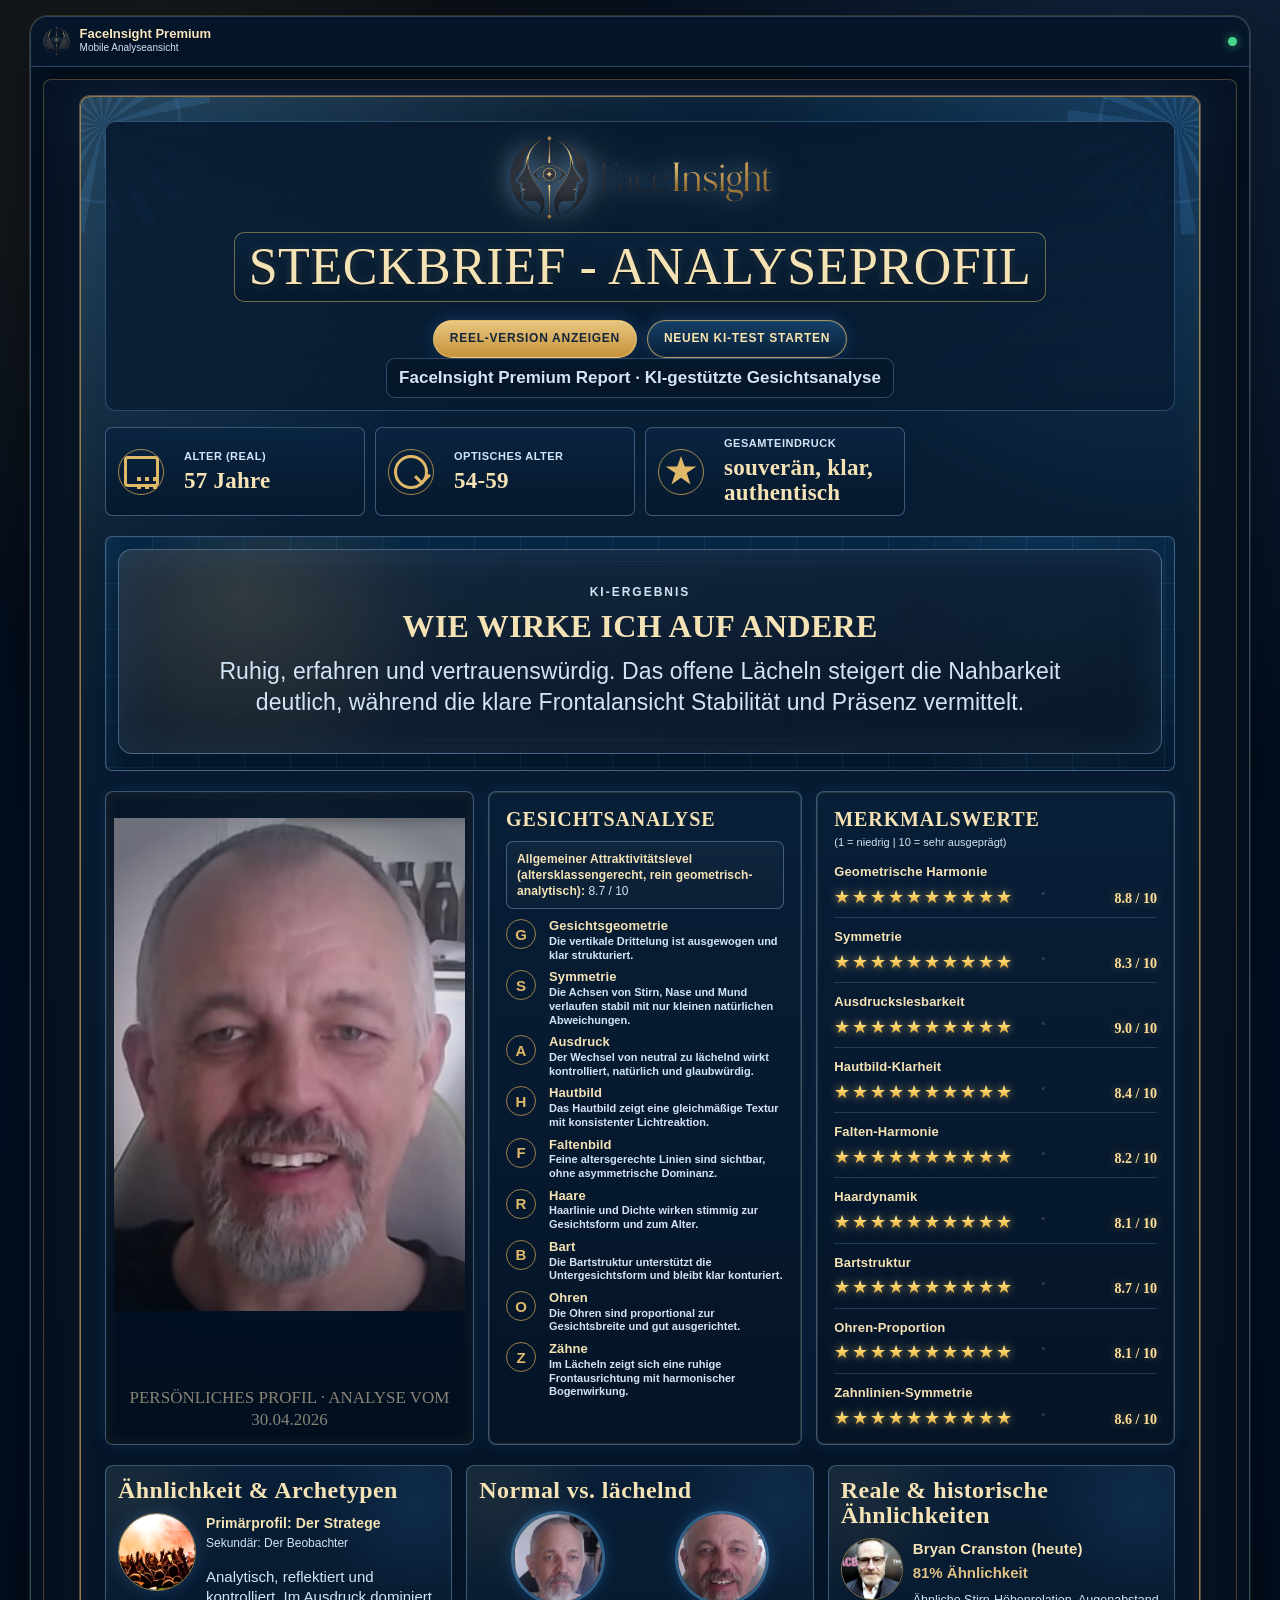
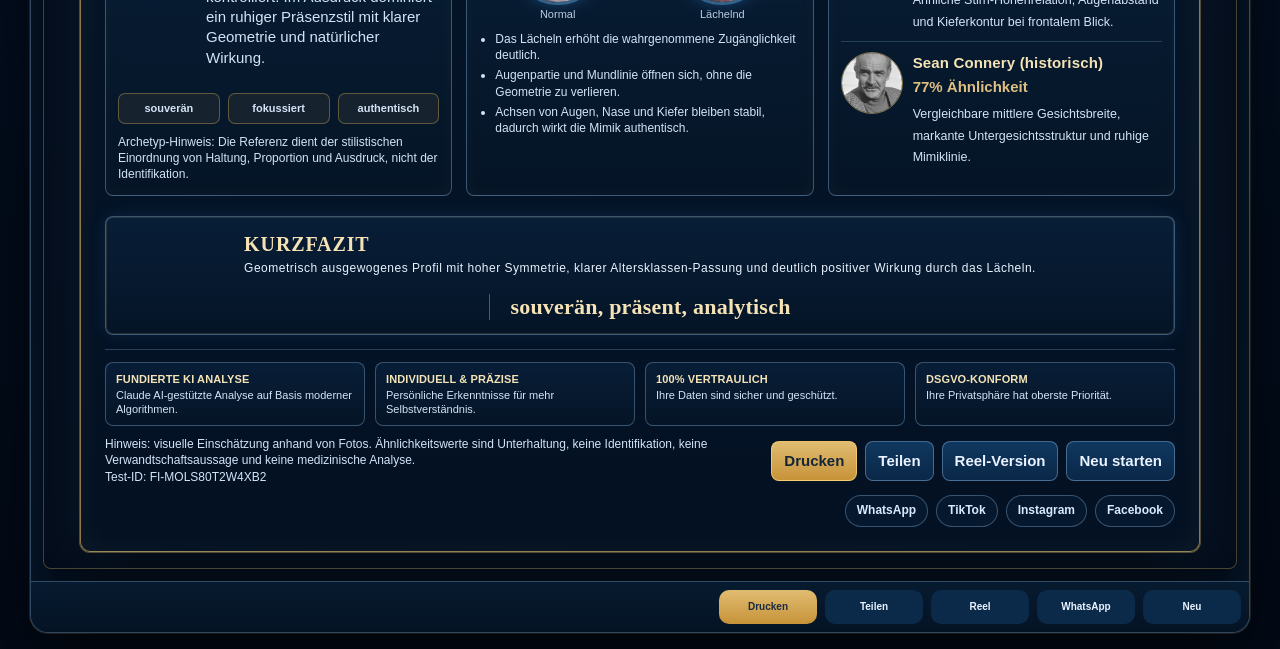
==== steckbrief-direkt.html @ 4dca7b8c "Improve desktop Steckbrief typography and layout spacing. Increase contrast in top header/content te" ====
<!doctype html>
<html lang="de">
<head>
  <meta charset="utf-8">
  <meta name="viewport" content="width=device-width, initial-scale=1">
  <title>FaceInsight Premium Steckbrief - Analyseprofil</title>
  <meta name="robots" content="noindex,nofollow">
  <link rel="stylesheet" href="assets/css/faceinsight.css?v=20260501-0315">
  <style>
    :root{
      --fi-space:14px;
      --fi-radius:8px;
      --fi-line:rgba(122,164,205,.45);
      --fi-glow-blue:rgba(83,161,255,.34);
      --fi-glow-gold:rgba(255,214,120,.22);
      --fi-text-soft:#c7d8ea;
      --fi-text-main:#e9f3ff;
      --fi-text-gold:#f5dfad;
    }

    body{
      background:
        radial-gradient(circle at 12% 6%, rgba(255,214,120,.10), transparent 22%),
        radial-gradient(circle at 88% 4%, rgba(83,161,255,.18), transparent 28%),
        linear-gradient(180deg, #020913 0%, #031126 46%, #020a17 100%);
      margin:0;
      min-height:100vh;
      padding:16px;
    }
    .fi-mobile-shell{
      width:min(100%,1220px);
      margin:0 auto;
      background:linear-gradient(180deg, rgba(3,14,28,.98), rgba(4,18,35,.98));
      border:1px solid rgba(122,164,205,.38);
      border-radius:18px;
      box-shadow:0 30px 80px rgba(0,0,0,.58), 0 0 0 1px rgba(255,214,120,.18), inset 0 0 40px rgba(83,161,255,.08);
      overflow:hidden;
      position:relative;
    }
    .fi-mobile-status{
      display:none;
      justify-content:center;
      padding:10px 0 4px;
    }
    .fi-mobile-status i{
      display:block;
      width:112px;
      height:5px;
      border-radius:999px;
      background:rgba(230,240,255,.35);
    }
    .fi-mobile-header{
      position:relative;
      z-index:10;
      background:linear-gradient(180deg, rgba(6,22,43,.92), rgba(6,22,43,.74));
      border-bottom:1px solid rgba(122,164,205,.35);
      display:grid;
      grid-template-columns:auto 1fr auto;
      align-items:center;
      gap:10px;
      padding:10px 12px;
    }
    .fi-mobile-header img{height:28px;width:auto;object-fit:contain}
    .fi-mobile-title{
      color:#f7e8c2;
      font-size:13px;
      font-weight:800;
      line-height:1.1;
      text-shadow:0 1px 2px rgba(0,0,0,.55);
    }
    .fi-mobile-sub{
      color:#d5e6f9;
      font-size:10px;
      text-shadow:0 1px 2px rgba(0,0,0,.45);
    }
    .fi-mobile-dot{height:9px;width:9px;border-radius:50%;background:#48d58d;box-shadow:0 0 10px rgba(72,213,141,.7)}
    .fi-mobile-content{
      max-height:none;
      overflow:visible;
      padding:12px;
    }
    .fi-mobile-content::-webkit-scrollbar{width:8px}
    .fi-mobile-content::-webkit-scrollbar-thumb{background:rgba(122,164,205,.4);border-radius:8px}
    .fi-mobile-dock{
      position:sticky;
      left:0;
      right:0;
      bottom:0;
      background:linear-gradient(180deg, rgba(7,27,49,.95), rgba(5,19,36,.95));
      border-top:1px solid rgba(122,164,205,.38);
      border-radius:0;
      display:flex;
      gap:8px;
      padding:8px;
      justify-content:flex-end;
    }
    .fi-mobile-dock a,.fi-mobile-dock button{
      border:0;
      background:rgba(13,44,76,.92);
      color:#e9f3ff;
      border-radius:10px;
      min-height:34px;
      font-size:10px;
      font-weight:800;
      display:inline-flex;
      align-items:center;
      justify-content:center;
      text-decoration:none;
      cursor:pointer;
      min-width:98px;
    }
    .fi-mobile-dock button:first-child{background:linear-gradient(180deg, #e0bc71, #c79339);color:#172b42}
    .fi-reel-fab{
      display:none;
      position:fixed;
      right:14px;
      bottom:92px;
      z-index:30;
      min-height:42px;
      padding:8px 14px;
      border-radius:999px;
      border:1px solid rgba(241,201,112,.72);
      background:linear-gradient(180deg, #e6c681, #c79339);
      color:#14253a;
      font-size:12px;
      font-weight:900;
      text-decoration:none;
      box-shadow:0 0 18px rgba(241,201,112,.55), 0 0 24px rgba(83,161,255,.28);
      align-items:center;
      justify-content:center;
    }
    .fi-top-report-actions{
      display:flex;
      flex-wrap:wrap;
      gap:10px;
      justify-content:center;
      margin:10px 0 0;
    }
    .fi-top-report-actions a{
      align-items:center;
      border:1px solid rgba(241,201,112,.68);
      border-radius:999px;
      background:linear-gradient(180deg, rgba(23,65,105,.96), rgba(8,31,56,.96));
      box-shadow:0 0 16px rgba(83,161,255,.22), inset 0 0 0 1px rgba(255,255,255,.06);
      color:#f8e4ad;
      display:inline-flex;
      font-size:12px;
      font-weight:900;
      justify-content:center;
      min-height:38px;
      padding:8px 16px;
      text-decoration:none;
      text-transform:uppercase;
      letter-spacing:.06em;
    }
    .fi-top-report-actions a:first-child{
      background:linear-gradient(180deg, #e6c681, #c79339);
      color:#14253a;
    }
    /* Ensure top report header text stays readable on dark gradients */
    .fi-profile-header h1{
      color:#f6e7bf !important;
      text-shadow:0 1px 2px rgba(0,0,0,.55), 0 0 10px rgba(241,201,112,.18);
    }
    .fi-profile-header p{
      color:#d6e6f8 !important;
      text-shadow:0 1px 2px rgba(0,0,0,.5);
    }
    .fi-profile-header{
      background:linear-gradient(180deg, rgba(7,27,49,.94), rgba(7,27,49,.72));
      border:1px solid rgba(122,164,205,.34);
      border-radius:10px;
      padding:14px 12px 12px;
    }
    /* Desktop readability + structure tuning */
    .fi-premium-sheet{
      color:#e7f1ff;
      font-family:Aptos,-apple-system,BlinkMacSystemFont,"Segoe UI",Roboto,Arial,sans-serif;
    }
    .fi-premium-sheet h1,
    .fi-premium-sheet h2,
    .fi-premium-sheet h3,
    .fi-premium-sheet strong{
      color:#f5e3b6 !important;
      letter-spacing:.01em;
    }
    .fi-premium-sheet p,
    .fi-premium-sheet li,
    .fi-premium-sheet small,
    .fi-premium-sheet span{
      color:#d4e4f7 !important;
    }
    .fi-profile-header h1{
      display:inline-block;
      margin:4px auto 8px;
      padding:8px 14px;
      border:1px solid rgba(241,201,112,.45);
      border-radius:10px;
      background:linear-gradient(180deg, rgba(10,35,61,.9), rgba(7,26,46,.92));
    }
    .fi-profile-header p{
      display:inline-block;
      margin:0 auto;
      padding:7px 12px;
      border:1px solid rgba(122,164,205,.36);
      border-radius:9px;
      background:rgba(6,22,40,.74);
    }
    .fi-custom-main{
      gap:18px;
      grid-template-columns:minmax(320px,1fr) minmax(300px,1fr) minmax(320px,1fr);
      align-items:start;
    }
    .fi-deep-grid{
      gap:18px;
    }
    .fi-premium-sheet > section{
      margin-top:20px;
    }
    .fi-fact-row.fi-profile-facts{
      margin-top:16px;
    }
    .fi-blueprint-panel{
      margin-top:18px;
    }
    .fi-mini-card{
      min-height:100%;
    }

    .fi-premium-sheet > section{margin-top:20px}
    .fi-premium-sheet > section:first-of-type{margin-top:14px}
    .fi-premium-profile{
      box-shadow:
        0 0 0 1px rgba(255,214,120,.30),
        0 28px 76px rgba(0,0,0,.66),
        0 0 48px rgba(73,156,255,.18),
        inset 0 0 30px rgba(255,214,120,.05);
    }
    .fi-premium-profile .fi-report-card,
    .fi-premium-profile .fi-report-photo{
      border-radius:var(--fi-radius);
      box-shadow:
        inset 0 0 0 1px rgba(255,214,120,.14),
        0 0 18px rgba(73,156,255,.12);
    }

    .fi-custom-top-logo{
      display:flex;
      justify-content:center;
      margin-bottom:8px;
    }
    .fi-custom-top-logo img{
      height:84px;
      max-width:min(92%,520px);
      object-fit:contain;
      filter:drop-shadow(0 0 10px rgba(83,161,255,.45)) drop-shadow(0 0 18px rgba(241,201,112,.3));
    }

    .fi-custom-main{
      display:grid;
      gap:var(--fi-space);
      grid-template-columns:minmax(340px,1.08fr) minmax(270px,.92fr) minmax(330px,1.05fr);
      align-items:stretch;
    }

    .fi-portrait-clean{
      min-height:560px;
      position:relative;
      overflow:hidden;
    }
    .fi-portrait-clean img{
      background:radial-gradient(circle at 50% 30%, rgba(255,255,255,.10), rgba(6,22,40,.88) 70%);
      filter:saturate(.93) contrast(1.06) brightness(1.03);
      height:100%;
      object-fit:contain !important;
      object-position:center 12% !important;
      padding:8px 8px 0;
      width:100%;
    }
    .fi-portrait-clean:before{
      content:"";
      position:absolute;
      inset:0;
      background:
        radial-gradient(circle at 50% 44%, transparent 34%, rgba(3,16,32,.46) 68%),
        linear-gradient(180deg, rgba(3,11,22,.24), rgba(3,11,22,.12));
      pointer-events:none;
      z-index:2;
    }
    .fi-portrait-clean:after{
      content:"";
      position:absolute;
      inset:-1px;
      border:1px solid rgba(255,214,120,.34);
      border-radius:var(--fi-radius);
      box-shadow:
        0 0 0 1px rgba(90,170,255,.20),
        0 0 24px rgba(70,153,255,.28),
        inset 0 0 18px rgba(255,214,120,.07);
      pointer-events:none;
      z-index:3;
    }

    .fi-analysis-list{display:grid;gap:8px}
    .fi-feature-item{margin:0}
    .fi-feature-item i{
      font-weight:700;
      color:#e7c77f;
    }
    .fi-feature-item strong{
      color:var(--fi-text-gold);
      font-size:13px;
    }
    .fi-feature-item p{
      color:var(--fi-text-soft);
      font-size:11px;
      line-height:1.3;
      margin:2px 0 0;
    }
    .fi-attr-level{
      margin:0 0 10px;
      padding:9px 10px;
      border-radius:7px;
      border:1px solid var(--fi-line);
      background:linear-gradient(180deg, rgba(255,255,255,.04), rgba(255,255,255,.02));
      font-size:12px;
      color:#d6e5f8;
    }
    .fi-attr-level strong{color:var(--fi-text-gold)}

    .fi-profile-metrics{gap:10px !important}
    .fi-profile-metric{
      display:grid;
      gap:6px;
      padding-bottom:8px;
      border-bottom:1px solid rgba(122,164,205,.24);
    }
    .fi-profile-metric:last-child{border-bottom:0;padding-bottom:0}
    .fi-profile-metric > div:first-child{
      display:flex;
      justify-content:space-between;
      gap:10px;
      align-items:center;
    }
    .fi-profile-metric strong{
      color:var(--fi-text-main);
      font-size:13px;
    }

    .fi-star-score{
      align-items:center;
      display:grid;
      gap:10px;
      grid-template-columns:minmax(0,1fr) auto;
      margin-top:0;
    }
    .fi-stars{
      --fill:0%;
      position:relative;
      line-height:1;
      white-space:nowrap;
      width:100%;
      min-width:200px;
    }
    .fi-stars::before,
    .fi-stars::after{
      content:"★★★★★★★★★★";
      display:block;
      font-size:18px;
      letter-spacing:2px;
    }
    .fi-stars::before{
      color:rgba(255,231,179,.24);
      text-shadow:0 0 5px rgba(255,214,120,.10);
    }
    .fi-stars::after{
      background:linear-gradient(180deg, #fff2b0 0%, #ffd86e 38%, #ebb94d 70%, #c88a1d 100%);
      background-clip:text;
      -webkit-background-clip:text;
      color:transparent;
      left:0;
      overflow:hidden;
      position:absolute;
      top:0;
      width:var(--fill,0%);
      filter:drop-shadow(0 0 5px rgba(255,214,120,.60));
    }
    .fi-stars i{
      position:absolute;
      top:-2px;
      left:0;
      width:100%;
      height:100%;
      pointer-events:none;
      background:
        radial-gradient(circle at 18% 35%, rgba(255,255,255,.45) 0 1px, transparent 2px),
        radial-gradient(circle at 56% 50%, rgba(255,255,255,.28) 0 1px, transparent 2px),
        radial-gradient(circle at 84% 42%, rgba(255,255,255,.42) 0 1px, transparent 2px);
      mix-blend-mode:screen;
      opacity:.35;
      animation:fiStarSparkle 3s ease-in-out infinite;
    }
    .fi-star-score b{
      color:#ffdf99;
      font-family:Georgia,"Times New Roman",serif;
      font-size:14px;
      text-shadow:0 0 8px rgba(255,214,120,.38);
      min-width:64px;
      text-align:right;
    }
    @keyframes fiStarSparkle{
      0%,100%{opacity:.22}
      50%{opacity:.48}
    }

    .fi-deep-grid{
      display:grid;
      gap:var(--fi-space);
      grid-template-columns:1fr 1fr 1fr;
      align-items:stretch;
    }
    .fi-mini-card{
      background:
        radial-gradient(circle at 8% 10%, rgba(255,214,120,.08), transparent 24%),
        radial-gradient(circle at 90% 12%, rgba(89,168,255,.10), transparent 24%),
        linear-gradient(180deg, rgba(8,31,56,.98), rgba(5,21,39,.99));
      border:1px solid var(--fi-line);
      border-radius:var(--fi-radius);
      padding:12px;
      box-shadow:inset 0 0 16px rgba(255,214,120,.04);
    }
    .fi-mini-card h3{
      margin:0 0 10px;
      color:var(--fi-text-gold);
      font-family:Georgia,"Times New Roman",serif;
      font-size:24px;
      line-height:1.05;
      letter-spacing:.4px;
    }
    .fi-mini-card p,
    .fi-mini-card small{
      color:var(--fi-text-soft);
      line-height:1.35;
    }

    .fi-archetype-hero{
      display:grid;
      gap:10px;
      grid-template-columns:78px minmax(0,1fr);
      align-items:start;
    }
    .fi-archetype-hero img{
      height:78px;
      width:78px;
      object-fit:cover;
      border-radius:50%;
      border:1px solid rgba(210,170,86,.7);
      box-shadow:0 0 16px rgba(83,161,255,.20);
    }
    .fi-archetype-hero strong{
      color:var(--fi-text-gold);
      display:block;
      font-size:14px;
      margin:0 0 2px;
    }
    .fi-archetype-hero small{
      display:block;
      font-size:12px;
      margin:0 0 6px;
    }
    .fi-profile-tags{
      margin-top:10px;
      display:grid;
      gap:8px;
      grid-template-columns:repeat(3,minmax(0,1fr));
    }
    .fi-profile-tags span{
      text-align:center;
      font-size:11px;
      padding:8px;
      border-radius:7px;
      border:1px solid rgba(210,170,86,.40);
      background:rgba(210,170,86,.08);
      color:#f0d396;
      font-weight:700;
    }

    .fi-ns-compare{
      display:grid;
      gap:8px;
      grid-template-columns:1fr 1fr;
      margin-bottom:8px;
    }
    .fi-ns-compare figure{margin:0}
    .fi-ns-compare img{
      width:90px;
      height:90px;
      object-fit:cover;
      border-radius:50%;
      border:1px solid rgba(122,164,205,.52);
      display:block;
      margin:0 auto;
      box-shadow:
        0 0 0 2px rgba(116,196,255,.34),
        0 0 16px rgba(66,159,255,.36),
        inset 0 0 10px rgba(255,214,120,.12);
      filter:saturate(.96) contrast(1.08);
    }
    .fi-ns-compare figcaption{
      text-align:center;
      color:#b9cee4;
      font-size:11px;
      margin-top:4px;
    }
    .fi-compare-points{
      margin:8px 0 0;
      padding-left:16px;
      color:#c9d9ec;
      font-size:12px;
      line-height:1.35;
    }
    .fi-compare-points li{margin-bottom:4px}

    .fi-sim-person{
      display:grid;
      gap:10px;
      grid-template-columns:62px minmax(0,1fr);
      margin:0 0 10px;
      padding-bottom:10px;
      border-bottom:1px solid rgba(122,164,205,.28);
    }
    .fi-sim-person:last-child{
      border-bottom:0;
      margin-bottom:0;
      padding-bottom:0;
    }
    .fi-sim-person img{
      height:62px;
      width:62px;
      object-fit:cover;
      border-radius:50%;
      border:1px solid rgba(210,170,86,.62);
    }
    .fi-sim-person strong{display:block;color:var(--fi-text-gold)}
    .fi-sim-person b{display:block;color:#dfbf82;margin:2px 0 4px}

    .fi-final-icon{display:none !important}
    .fi-profile-final p{
      color:var(--fi-text-main) !important;
      font-size:12px !important;
      line-height:1.35 !important;
    }
    .fi-custom-footer{
      margin-top:14px;
      padding-top:12px;
      border-top:1px solid rgba(122,164,205,.32);
      display:grid;
      gap:10px;
    }
    .fi-footer-trust{
      display:grid;
      gap:10px;
      grid-template-columns:repeat(4,minmax(0,1fr));
    }
    .fi-footer-trust span{
      background:linear-gradient(180deg, rgba(8,31,56,.96), rgba(5,21,39,.98));
      border:1px solid rgba(122,164,205,.42);
      border-radius:8px;
      padding:9px 10px;
      min-height:62px;
    }
    .fi-footer-trust strong{display:block;color:var(--fi-text-gold);font-size:11px;text-transform:uppercase}
    .fi-footer-trust small{display:block;color:var(--fi-text-soft);font-size:11px;line-height:1.28}
    .fi-footer-row{
      display:grid;
      gap:10px;
      grid-template-columns:minmax(0,1fr) auto;
      align-items:center;
    }
    .fi-footer-row p{margin:0;color:var(--fi-text-soft);font-size:12px;line-height:1.35}
    .fi-footer-actions{display:flex;gap:8px;flex-wrap:wrap;justify-content:flex-end}
    .fi-footer-actions button,.fi-footer-actions a{
      align-items:center;
      background:linear-gradient(180deg, rgba(16,58,98,.96), rgba(11,41,74,.96));
      border:1px solid rgba(122,164,205,.52);
      border-radius:8px;
      color:#eaf3ff;
      display:inline-flex;
      font-weight:800;
      min-height:40px;
      padding:8px 12px;
      text-decoration:none;
      cursor:pointer;
    }
    .fi-footer-actions button:first-child{
      background:linear-gradient(180deg, #e0bc71, #c79339);
      color:#14253a;
      border-color:rgba(255,214,120,.7);
    }
    .fi-footer-social{
      display:flex;
      gap:8px;
      flex-wrap:wrap;
      justify-content:flex-end;
    }
    .fi-footer-social a{
      align-items:center;
      border:1px solid rgba(122,164,205,.42);
      border-radius:999px;
      color:#d9e9ff;
      display:inline-flex;
      font-size:12px;
      font-weight:800;
      min-height:32px;
      padding:6px 11px;
      text-decoration:none;
      background:rgba(7,27,49,.85);
    }

    @media (max-width:1120px){
      .fi-custom-main,
      .fi-deep-grid{
        grid-template-columns:1fr;
      }
      .fi-portrait-clean{
        min-height:460px;
      }
    }
    @media (max-width:760px){
      body{padding:0}
      .fi-mobile-shell{
        width:100%;
        border-radius:0;
        min-height:100vh;
      }
      .fi-mobile-status{display:flex}
      .fi-mobile-header{
        position:sticky;
        top:0;
        backdrop-filter:blur(8px);
      }
      .fi-mobile-content{max-height:calc(100vh - 126px)}
      .fi-mobile-dock{
        position:absolute;
        left:8px;
        right:8px;
        bottom:8px;
        border:1px solid rgba(122,164,205,.38);
        border-radius:14px;
        display:grid;
        grid-template-columns:repeat(4,minmax(0,1fr));
        justify-content:stretch;
      }
      .fi-mobile-dock a,.fi-mobile-dock button{min-width:0}
      .fi-reel-fab{display:inline-flex}
      .fi-custom-top-logo img{height:64px}
      .fi-profile-tags{
        grid-template-columns:1fr 1fr;
      }
      .fi-stars{
        min-width:150px;
      }
      .fi-stars::before,
      .fi-stars::after{
        font-size:16px;
        letter-spacing:1.5px;
      }
      .fi-ns-compare img{
        width:78px;
        height:78px;
      }
      .fi-profile-metric strong{
        font-size:12px;
      }
      .fi-footer-trust{grid-template-columns:1fr 1fr}
      .fi-footer-row{grid-template-columns:1fr}
      .fi-footer-actions,.fi-footer-social{justify-content:flex-start}
    }
    body.view-mobile{padding:0}
    body.view-mobile .fi-mobile-shell{
      width:100%;
      border-radius:0;
      min-height:100vh;
    }
    body.view-mobile .fi-mobile-status{display:flex}
    body.view-mobile .fi-mobile-header{
      position:sticky;
      top:0;
      backdrop-filter:blur(8px);
    }
    body.view-mobile .fi-mobile-content{max-height:calc(100vh - 126px);overflow:auto;padding:10px 10px 90px}
    body.view-mobile .fi-mobile-dock{
      position:absolute;
      left:8px;
      right:8px;
      bottom:8px;
      border:1px solid rgba(122,164,205,.38);
      border-radius:14px;
      display:grid;
      grid-template-columns:repeat(4,minmax(0,1fr));
      justify-content:stretch;
    }
    body.view-mobile .fi-mobile-dock a,
    body.view-mobile .fi-mobile-dock button{min-width:0}
    body.view-mobile .fi-reel-fab{display:inline-flex}
    body.view-desktop .fi-mobile-shell{width:min(100%,1220px)}
  </style>
</head>
<body>
  <div class="fi-mobile-shell">
    <div class="fi-mobile-status" aria-hidden="true"><i></i></div>
    <header class="fi-mobile-header">
      <img src="assets/img/logo-klein.png" alt="FaceInsight">
      <div>
        <div class="fi-mobile-title">FaceInsight Premium</div>
        <div class="fi-mobile-sub">Mobile Analyseansicht</div>
      </div>
      <span class="fi-mobile-dot" aria-label="Status aktiv"></span>
    </header>
    <main class="fi-mobile-content">
      <section class="fi-workspace">
      <article class="fi-premium-sheet fi-premium-profile" style="margin:16px auto;" aria-label="Premium Steckbrief">
        <header class="fi-sheet-header fi-profile-header">
          <div class="fi-custom-top-logo" aria-label="FaceInsight Logo">
            <img src="assets/img/logo-wordmark.png" alt="FaceInsight">
          </div>
          <h1>Steckbrief - Analyseprofil</h1>
          <div class="fi-top-report-actions" aria-label="Report Schnellaktionen">
            <a href="steckbrief-reel.html" title="Kurze Share-Version öffnen">Reel-Version anzeigen</a>
            <a href="index.html">Neuen KI-Test starten</a>
          </div>
          <p>FaceInsight Premium Report · KI-gestützte Gesichtsanalyse</p>
        </header>

        <section class="fi-fact-row fi-profile-facts" aria-label="Report Eckdaten">
          <article class="fi-fact-card"><i class="fi-icon fi-icon-calendar" aria-hidden="true"></i><div><span>Alter (real)</span><strong>57 Jahre</strong></div></article>
          <article class="fi-fact-card"><i class="fi-icon fi-icon-age" aria-hidden="true"></i><div><span>Optisches Alter</span><strong>54-59</strong></div></article>
          <article class="fi-fact-card"><i class="fi-icon fi-icon-star" aria-hidden="true"></i><div><span>Gesamteindruck</span><strong>souverän, klar, authentisch</strong></div></article>
        </section>

        <section class="fi-blueprint-panel" aria-label="Wirkungsanalyse">
          <div class="fi-blueprint-scan" aria-hidden="true"></div>
          <article class="fi-impact-analysis">
            <span>KI-Ergebnis</span>
            <h2>Wie wirke ich auf andere</h2>
            <p>Ruhig, erfahren und vertrauenswürdig. Das offene Lächeln steigert die Nahbarkeit deutlich, während die klare Frontalansicht Stabilität und Präsenz vermittelt.</p>
          </article>
        </section>

        <section class="fi-custom-main">
          <figure class="fi-report-photo fi-profile-photo fi-portrait-clean">
            <img alt="Premium Portrait lächelnd" src="assets/img/user-smile.png">
            <figcaption>Persönliches Profil · Analyse vom 30.04.2026</figcaption>
          </figure>

          <section class="fi-report-card fi-analysis-card">
            <h2>Gesichtsanalyse</h2>
            <p class="fi-attr-level"><strong>Allgemeiner Attraktivitätslevel (altersklassengerecht, rein geometrisch-analytisch):</strong> 8.7 / 10</p>
            <div class="fi-analysis-list">
              <article class="fi-feature-item"><i data-icon="G"></i><div><strong>Gesichtsgeometrie</strong><p>Die vertikale Drittelung ist ausgewogen und klar strukturiert.</p></div></article>
              <article class="fi-feature-item"><i data-icon="S"></i><div><strong>Symmetrie</strong><p>Die Achsen von Stirn, Nase und Mund verlaufen stabil mit nur kleinen natürlichen Abweichungen.</p></div></article>
              <article class="fi-feature-item"><i data-icon="A"></i><div><strong>Ausdruck</strong><p>Der Wechsel von neutral zu lächelnd wirkt kontrolliert, natürlich und glaubwürdig.</p></div></article>
              <article class="fi-feature-item"><i data-icon="H"></i><div><strong>Hautbild</strong><p>Das Hautbild zeigt eine gleichmäßige Textur mit konsistenter Lichtreaktion.</p></div></article>
              <article class="fi-feature-item"><i data-icon="F"></i><div><strong>Faltenbild</strong><p>Feine altersgerechte Linien sind sichtbar, ohne asymmetrische Dominanz.</p></div></article>
              <article class="fi-feature-item"><i data-icon="R"></i><div><strong>Haare</strong><p>Haarlinie und Dichte wirken stimmig zur Gesichtsform und zum Alter.</p></div></article>
              <article class="fi-feature-item"><i data-icon="B"></i><div><strong>Bart</strong><p>Die Bartstruktur unterstützt die Untergesichtsform und bleibt klar konturiert.</p></div></article>
              <article class="fi-feature-item"><i data-icon="O"></i><div><strong>Ohren</strong><p>Die Ohren sind proportional zur Gesichtsbreite und gut ausgerichtet.</p></div></article>
              <article class="fi-feature-item"><i data-icon="Z"></i><div><strong>Zähne</strong><p>Im Lächeln zeigt sich eine ruhige Frontausrichtung mit harmonischer Bogenwirkung.</p></div></article>
            </div>
          </section>

          <section class="fi-report-card fi-score-card fi-profile-score-card">
            <h2>Merkmalswerte</h2>
            <small class="fi-score-scale">(1 = niedrig | 10 = sehr ausgeprägt)</small>
            <div class="fi-profile-metrics">
              <article class="fi-profile-metric"><div><strong>Geometrische Harmonie</strong></div><div class="fi-star-score"><span class="fi-stars" data-score="8.8"><i></i></span><b>8.8 / 10</b></div></article>
              <article class="fi-profile-metric"><div><strong>Symmetrie</strong></div><div class="fi-star-score"><span class="fi-stars" data-score="8.3"><i></i></span><b>8.3 / 10</b></div></article>
              <article class="fi-profile-metric"><div><strong>Ausdruckslesbarkeit</strong></div><div class="fi-star-score"><span class="fi-stars" data-score="9.0"><i></i></span><b>9.0 / 10</b></div></article>
              <article class="fi-profile-metric"><div><strong>Hautbild-Klarheit</strong></div><div class="fi-star-score"><span class="fi-stars" data-score="8.4"><i></i></span><b>8.4 / 10</b></div></article>
              <article class="fi-profile-metric"><div><strong>Falten-Harmonie</strong></div><div class="fi-star-score"><span class="fi-stars" data-score="8.2"><i></i></span><b>8.2 / 10</b></div></article>
              <article class="fi-profile-metric"><div><strong>Haardynamik</strong></div><div class="fi-star-score"><span class="fi-stars" data-score="8.1"><i></i></span><b>8.1 / 10</b></div></article>
              <article class="fi-profile-metric"><div><strong>Bartstruktur</strong></div><div class="fi-star-score"><span class="fi-stars" data-score="8.7"><i></i></span><b>8.7 / 10</b></div></article>
              <article class="fi-profile-metric"><div><strong>Ohren-Proportion</strong></div><div class="fi-star-score"><span class="fi-stars" data-score="8.1"><i></i></span><b>8.1 / 10</b></div></article>
              <article class="fi-profile-metric"><div><strong>Zahnlinien-Symmetrie</strong></div><div class="fi-star-score"><span class="fi-stars" data-score="8.6"><i></i></span><b>8.6 / 10</b></div></article>
            </div>
          </section>
        </section>

        <section class="fi-deep-grid">
          <section class="fi-mini-card">
            <h3>Ähnlichkeit &amp; Archetypen</h3>
            <div class="fi-archetype-hero">
              <img alt="Archetypische Referenz" src="assets/img/archetype-modern.jpg">
              <div>
                <strong>Primärprofil: Der Stratege</strong>
                <small>Sekundär: Der Beobachter</small>
                <p>Analytisch, reflektiert und kontrolliert. Im Ausdruck dominiert ein ruhiger Präsenzstil mit klarer Geometrie und natürlicher Wirkung.</p>
              </div>
            </div>
            <div class="fi-profile-tags"><span>souverän</span><span>fokussiert</span><span>authentisch</span></div>
            <p style="margin:10px 0 0;font-size:12px">Archetyp-Hinweis: Die Referenz dient der stilistischen Einordnung von Haltung, Proportion und Ausdruck, nicht der Identifikation.</p>
          </section>

          <section class="fi-mini-card">
            <h3>Normal vs. lächelnd</h3>
            <div class="fi-ns-compare">
              <figure><img alt="Normal" src="assets/img/user-neutral.png"><figcaption>Normal</figcaption></figure>
              <figure><img alt="Lächelnd" src="assets/img/user-smile.png"><figcaption>Lächelnd</figcaption></figure>
            </div>
            <ul class="fi-compare-points">
              <li>Das Lächeln erhöht die wahrgenommene Zugänglichkeit deutlich.</li>
              <li>Augenpartie und Mundlinie öffnen sich, ohne die Geometrie zu verlieren.</li>
              <li>Achsen von Augen, Nase und Kiefer bleiben stabil, dadurch wirkt die Mimik authentisch.</li>
            </ul>
          </section>

          <section class="fi-mini-card">
            <h3>Reale &amp; historische Ähnlichkeiten</h3>
            <article class="fi-sim-person">
              <img alt="Bryan Cranston" src="assets/img/bryan-cranston.jpg">
              <div>
                <strong>Bryan Cranston (heute)</strong>
                <b>81% Ähnlichkeit</b>
                <small>Ähnliche Stirn-Höhenrelation, Augenabstand und Kieferkontur bei frontalem Blick.</small>
              </div>
            </article>
            <article class="fi-sim-person">
              <img alt="Sean Connery" src="assets/img/sean-connery.jpg">
              <div>
                <strong>Sean Connery (historisch)</strong>
                <b>77% Ähnlichkeit</b>
                <small>Vergleichbare mittlere Gesichtsbreite, markante Untergesichtsstruktur und ruhige Mimiklinie.</small>
              </div>
            </article>
          </section>
        </section>

        <section class="fi-report-card fi-final-card fi-profile-final">
          <div class="fi-final-icon" aria-hidden="true"></div>
          <div>
            <h2>Kurzfazit</h2>
            <p>Geometrisch ausgewogenes Profil mit hoher Symmetrie, klarer Altersklassen-Passung und deutlich positiver Wirkung durch das Lächeln.</p>
          </div>
          <strong>souverän, präsent, analytisch</strong>
        </section>

        <footer class="fi-custom-footer" aria-label="Report Footer">
          <div class="fi-footer-trust">
            <span><strong>Fundierte KI Analyse</strong><small>Claude AI-gestützte Analyse auf Basis moderner Algorithmen.</small></span>
            <span><strong>Individuell &amp; präzise</strong><small>Persönliche Erkenntnisse für mehr Selbstverständnis.</small></span>
            <span><strong>100% vertraulich</strong><small>Ihre Daten sind sicher und geschützt.</small></span>
            <span><strong>DSGVO-konform</strong><small>Ihre Privatsphäre hat oberste Priorität.</small></span>
          </div>
          <div class="fi-footer-row">
            <p>Hinweis: visuelle Einschätzung anhand von Fotos. Ähnlichkeitswerte sind Unterhaltung, keine Identifikation, keine Verwandtschaftsaussage und keine medizinische Analyse.<br>Test-ID: FI-MOLS80T2W4XB2</p>
            <div class="fi-footer-actions">
              <button type="button" data-print>Drucken</button>
              <a href="#" data-share-native>Teilen</a>
              <a href="steckbrief-reel.html" title="Kurze Share-Version öffnen">Reel-Version</a>
              <a href="steckbrief-direkt.html">Neu starten</a>
            </div>
          </div>
          <div class="fi-footer-social" aria-label="Social teilen">
            <a href="#" data-share-whatsapp>WhatsApp</a>
            <a href="https://www.tiktok.com/" target="_blank" rel="noopener noreferrer">TikTok</a>
            <a href="https://www.instagram.com/" target="_blank" rel="noopener noreferrer">Instagram</a>
            <a href="#" data-share-facebook>Facebook</a>
          </div>
        </footer>
      </article>
      </section>
    </main>
    <nav class="fi-mobile-dock" aria-label="Schnellaktionen">
      <button type="button" data-print-dock>Drucken</button>
      <a href="#" data-share-native-dock>Teilen</a>
      <a href="steckbrief-reel.html">Reel</a>
      <a href="#" data-share-whatsapp-dock>WhatsApp</a>
      <a href="steckbrief-direkt.html">Neu</a>
    </nav>
    <a class="fi-reel-fab" href="steckbrief-reel.html" aria-label="Zur Reel-Version">🎬 Reel-Version</a>
  </div>

    <script>
    (function(){
      "use strict";

      var params = new URLSearchParams(window.location.search);
      var forcedView = params.get("view");
      if (forcedView === "mobile") document.body.classList.add("view-mobile");
      if (forcedView === "desktop") document.body.classList.add("view-desktop");

      var mode = (params.get("mode") || "owner").toLowerCase();
      var exp = params.get("exp") || "";
      var sig = params.get("sig") || "";
      var fallbackTid = "FI-MOLS80T2W4XB2";
      var ref = normalizeTid(params.get("ref") || params.get("tid") || extractTestIdFromPage() || fallbackTid) || fallbackTid;
      var apiBase = "./api/share-token.php";
      var reportApiBase = "./api/report-data.php";
      var shareText = "FaceInsight Premium-Steckbrief";
      var currentUrl = window.location.href;
      var signedGuestUrl = null;

      function normalizeTid(value){
        var clean = String(value || "").trim().toUpperCase().replace(/[^A-Z0-9\-]/g, "");
        return /^FI-[A-Z0-9\-]{6,64}$/.test(clean) ? clean : "";
      }

      function extractTestIdFromPage(){
        var source = document.body ? document.body.textContent || "" : "";
        var match = source.match(/FI-[A-Z0-9\-]{6,64}/);
        return match ? match[0] : "";
      }

      function reelGuestUrl(){
        return "steckbrief-reel.html?mode=guest&ref=" + encodeURIComponent(ref) + "&exp=" + encodeURIComponent(exp) + "&sig=" + encodeURIComponent(sig);
      }

      function reelOwnerUrl(){
        return "steckbrief-reel.html?mode=owner&tid=" + encodeURIComponent(ref);
      }

      function fallbackGuestUrl(){
        var reelPath = window.location.pathname.replace(/steckbrief-direkt\.html$/i, "steckbrief-reel.html");
        if (!/steckbrief-reel\.html$/i.test(reelPath)) reelPath = "/wp-content/faceinsight-generator/steckbrief-reel.html";
        return window.location.origin + reelPath + "?mode=guest&ref=" + encodeURIComponent(ref);
      }

      function syncReelLinks(){
        var url = mode === "guest" && exp && sig ? reelGuestUrl() : reelOwnerUrl();
        document.querySelectorAll('a[href="steckbrief-reel.html"]').forEach(function(link){
          link.setAttribute("href", url);
        });
      }

      function lockGuestView(){
        var content = document.querySelector(".fi-mobile-content");
        if (!content) return;
        content.innerHTML = [
          '<section class="fi-workspace">',
          '<article class="fi-premium-sheet fi-premium-profile" style="margin:16px auto; padding:22px">',
          '<header class="fi-sheet-header fi-profile-header"><h1>Gast-Link abgelaufen</h1><p>Dieser Link ist ungültig oder nicht mehr aktiv.</p></header>',
          '<section class="fi-report-card" style="padding:18px">',
          '<h2>Test-ID: ' + ref + '</h2>',
          '<p>Bitte einen neuen Gast-Link aus dem Owner-Modus erzeugen und erneut teilen.</p>',
          '<div class="fi-footer-actions" style="justify-content:flex-start; margin-top:10px"><a href="steckbrief-direkt.html">Zur Steckbrief-Startseite</a><a href="steckbrief-reel.html">Reel öffnen</a></div>',
          '</section>',
          '</article>',
          '</section>'
        ].join("");
        var dock = document.querySelector(".fi-mobile-dock");
        if (dock) dock.style.display = "none";
        var fab = document.querySelector(".fi-reel-fab");
        if (fab) fab.style.display = "none";
      }

      async function issueGuestUrl(){
        if (signedGuestUrl) return signedGuestUrl;
        if (!normalizeTid(ref)) return null;
        try {
          var res = await fetch(apiBase + "?action=issue&tid=" + encodeURIComponent(ref), { credentials: "same-origin" });
          if (!res.ok) return null;
          var json = await res.json();
          if (json && json.success && json.guest_url) {
            signedGuestUrl = json.guest_url;
            return signedGuestUrl;
          }
        } catch (_) {}
        return null;
      }

      async function verifyGuest(){
        if (mode !== "guest") return true;
        if (!normalizeTid(ref) || !exp || !sig) return false;
        try {
          var verifyUrl = apiBase + "?action=verify&mode=guest&tid=" + encodeURIComponent(ref) + "&exp=" + encodeURIComponent(exp) + "&sig=" + encodeURIComponent(sig);
          var res = await fetch(verifyUrl, { credentials: "same-origin" });
          if (!res.ok) return false;
          var json = await res.json();
          return !!(json && json.valid === true);
        } catch (_) {
          return false;
        }
      }

      async function getShareUrl(){
        if (mode !== "owner") return currentUrl;
        var issued = await issueGuestUrl();
        return issued || fallbackGuestUrl();
      }

      function text(node, value){
        if (node && value !== undefined && value !== null && String(value).trim() !== "") node.textContent = value;
      }

      function escapeHtml(value){
        return String(value || "").replace(/[&<>"']/g, function(char){
          return ({ "&":"&amp;", "<":"&lt;", ">":"&gt;", '"':"&quot;", "'":"&#039;" })[char];
        });
      }

      function scoreToTen(value){
        var number = Number(value || 0);
        if (!isFinite(number)) return 0;
        return number > 10 ? Math.max(0, Math.min(10, number / 10)) : Math.max(0, Math.min(10, number));
      }

      function renderStars(){
        document.querySelectorAll(".fi-stars[data-score]").forEach(function(node){
          var raw = Number(node.getAttribute("data-score"));
          if (!isFinite(raw)) raw = 0;
          var quarter = Math.round(Math.max(0, Math.min(10, raw)) * 4) / 4;
          var fill = (quarter / 10) * 100;
          node.style.setProperty("--fill", fill.toFixed(2) + "%");
          node.setAttribute("aria-label", quarter.toFixed(2) + " von 10 Sternen");
          node.setAttribute("title", quarter.toFixed(2) + " / 10");
        });
      }

      function renderReportData(report, meta){
        if (!report) return;
        var header = report.report_header || {};
        var factValues = document.querySelectorAll(".fi-profile-facts .fi-fact-card strong");
        text(factValues[0], (header.actual_age || (meta.user && meta.user.age) || "-") + " Jahre");
        text(factValues[1], header.visual_age_estimate || "-");
        text(factValues[2], header.overall_type || "-");
        text(document.querySelector(".fi-impact-analysis p"), report.impact || "");

        var portrait = document.querySelector(".fi-portrait-clean img");
        var portraitImage = report.visual_asset && report.visual_asset.premium_portrait_image;
        if (portrait && portraitImage) portrait.src = portraitImage;
        var date = meta.created_at ? new Date(meta.created_at).toLocaleDateString("de-DE") : new Date().toLocaleDateString("de-DE");
        text(document.querySelector(".fi-portrait-clean figcaption"), (header.first_name || "FaceInsight") + " · Analyse vom " + date);

        var scores = Array.isArray(report.scores) ? report.scores : [];
        var avg = scores.length ? scores.reduce(function(sum, item){ return sum + scoreToTen(item.value); }, 0) / scores.length : 0;
        text(document.querySelector(".fi-attr-level"), "Allgemeiner Analyse-Level: " + (avg ? avg.toFixed(1) : "–") + " / 10");

        var observations = Array.isArray(report.observations) ? report.observations.slice(0, 12) : [];
        var obsTarget = document.querySelector(".fi-analysis-list");
        if (obsTarget && observations.length) {
          obsTarget.innerHTML = observations.map(function(item){
            var area = item.area || "Analyse";
            return '<article class="fi-feature-item"><i data-icon="' + escapeHtml(area.charAt(0).toUpperCase()) + '"></i><div><strong>' + escapeHtml(area) + '</strong><p>' + escapeHtml(item.finding || "") + '</p></div></article>';
          }).join("");
        }

        var scoreTarget = document.querySelector(".fi-profile-metrics");
        if (scoreTarget && scores.length) {
          scoreTarget.innerHTML = scores.slice(0, 10).map(function(item){
            var val = scoreToTen(item.value);
            return '<article class="fi-profile-metric"><div><strong>' + escapeHtml(item.label || "Merkmal") + '</strong></div><div class="fi-star-score"><span class="fi-stars" data-score="' + val.toFixed(2) + '"><i></i></span><b>' + val.toFixed(1) + ' / 10</b></div></article>';
          }).join("");
        }

        var archetype = report.archetype || {};
        var archetypeCard = document.querySelector(".fi-archetype-hero");
        if (archetypeCard) {
          var aImg = archetypeCard.querySelector("img");
          if (aImg && archetype.image_url) aImg.src = archetype.image_url;
          text(archetypeCard.querySelector("strong"), archetype.label || "Archetyp");
          text(archetypeCard.querySelector("p"), archetype.description || "");
        }

        var refs = report.reference && Array.isArray(report.reference.items) ? report.reference.items.slice(0, 2) : [];
        var simCards = document.querySelectorAll(".fi-sim-person");
        refs.forEach(function(item, index){
          var card = simCards[index];
          if (!card) return;
          var img = card.querySelector("img");
          if (img && item.image_url) img.src = item.image_url;
          text(card.querySelector("strong"), item.label || "Referenz");
          text(card.querySelector("b"), Math.round(Number(item.percent || 0)) + "% Ähnlichkeit");
          text(card.querySelector("small"), item.note || "");
        });

        text(document.querySelector(".fi-profile-final p"), report.critical || report.share_profile || "");
        text(document.querySelector(".fi-profile-final strong"), header.overall_type || "");
        var footer = document.querySelector(".fi-footer-row p");
        if (footer) footer.innerHTML = escapeHtml(report.legal_note || "Visuelle Einschätzung anhand von Fotos.").replace(/\n/g, "<br>") + "<br>Test-ID: " + escapeHtml(meta.test_id || ref);
        renderStars();
      }

      async function loadStoredReport(){
        if (!normalizeTid(ref)) return;
        var url = reportApiBase + "?mode=" + encodeURIComponent(mode) + "&tid=" + encodeURIComponent(ref);
        if (mode === "guest") url += "&exp=" + encodeURIComponent(exp) + "&sig=" + encodeURIComponent(sig);
        try {
          var res = await fetch(url, { credentials: "same-origin" });
          if (!res.ok) return;
          var json = await res.json();
          if (json && json.success && json.report) renderReportData(json.report, json);
        } catch (_) {}
      }

      renderStars();

      syncReelLinks();
      loadStoredReport();

      var printBtn = document.querySelector("[data-print]");
      if (printBtn) printBtn.addEventListener("click", function(){ window.print(); });

      var nativeBtn = document.querySelector("[data-share-native]");
      if (nativeBtn) nativeBtn.addEventListener("click", async function(e){
        e.preventDefault();
        var shareUrl = await getShareUrl();
        if (navigator.share) {
          try { await navigator.share({ title: shareText, text: shareText, url: shareUrl }); } catch (_) {}
        } else if (navigator.clipboard) {
          try { await navigator.clipboard.writeText(shareUrl); } catch (_) {}
        }
      });

      var waBtn = document.querySelector("[data-share-whatsapp]");
      if (waBtn) waBtn.addEventListener("click", async function(e){
        e.preventDefault();
        var shareUrl = await getShareUrl();
        window.open("https://wa.me/?text=" + encodeURIComponent(shareText + " " + shareUrl), "_blank", "noopener,noreferrer");
      });

      var fbBtn = document.querySelector("[data-share-facebook]");
      if (fbBtn) fbBtn.addEventListener("click", async function(e){
        e.preventDefault();
        var shareUrl = await getShareUrl();
        window.open("https://www.facebook.com/sharer/sharer.php?u=" + encodeURIComponent(shareUrl), "_blank", "noopener,noreferrer");
      });

      var printDockBtn = document.querySelector("[data-print-dock]");
      if (printDockBtn) printDockBtn.addEventListener("click", function(){ window.print(); });

      var shareDockBtn = document.querySelector("[data-share-native-dock]");
      if (shareDockBtn) shareDockBtn.addEventListener("click", async function(e){
        e.preventDefault();
        var shareUrl = await getShareUrl();
        if (navigator.share) {
          try { await navigator.share({ title: shareText, text: shareText, url: shareUrl }); } catch (_) {}
        } else if (navigator.clipboard) {
          try { await navigator.clipboard.writeText(shareUrl); } catch (_) {}
        }
      });

      var waDockBtn = document.querySelector("[data-share-whatsapp-dock]");
      if (waDockBtn) waDockBtn.addEventListener("click", async function(e){
        e.preventDefault();
        var shareUrl = await getShareUrl();
        window.open("https://wa.me/?text=" + encodeURIComponent(shareText + " " + shareUrl), "_blank", "noopener,noreferrer");
      });

      verifyGuest().then(function(valid){
        if (mode === "guest" && !valid) {
          lockGuestView();
        }
      });

      if (mode === "owner" && normalizeTid(ref)) {
        var ownerUrl = "steckbrief-direkt.html?mode=owner&tid=" + encodeURIComponent(ref);
        if (forcedView === "mobile" || forcedView === "desktop") {
          ownerUrl += "&view=" + encodeURIComponent(forcedView);
        }
        history.replaceState({}, "", ownerUrl);
      }
    })();
  </script>
</body>
</html>
---- assets/css/faceinsight.css ----
:root{
  --page:#eef2f6;
  --paper:#fbfcfe;
  --ink:#102846;
  --ink-soft:#496276;
  --muted:#6d7f91;
  --line:#d5e0eb;
  --line-strong:#c8d6e4;
  --gold:#c99b52;
  --blue:#0b4b82;
  --blue-soft:#e9f1f8;
  --panel:#ffffff;
  --green:#1fa66b;
  --yellow:#dfac31;
  --red:#d9534f;
  --shadow:0 22px 48px rgba(16,40,70,.14);
}

*{box-sizing:border-box}
html{background:var(--page);color:#182434;font-family:Aptos,-apple-system,BlinkMacSystemFont,"Segoe UI",Roboto,Arial,sans-serif;font-size:15px;line-height:1.45}
body{margin:0}
button,input,select{font:inherit}
button{cursor:pointer}
button:disabled{cursor:not-allowed;opacity:.45}

.fi-app{align-items:start;display:grid;gap:14px;grid-template-columns:minmax(236px,286px) minmax(0,1fr);margin:0 auto;max-width:1320px;padding:14px}
.fi-sidebar,.fi-workspace{background:var(--panel);border:1px solid var(--line);border-radius:8px;box-shadow:var(--shadow)}
.fi-sidebar{align-self:start;padding:18px;position:sticky;top:14px}
.fi-brand{align-items:center;color:var(--ink);display:flex;gap:10px;text-decoration:none}
.fi-brand strong{font-family:Georgia,"Times New Roman",serif;font-size:27px;font-weight:500;line-height:1}
.fi-brand strong span{color:var(--gold)}
.fi-brand-mark,.fi-logo-orb{background:radial-gradient(circle at 50% 46%,#fff 0 12%,var(--gold) 13% 18%,var(--ink) 19% 54%,#fff 55% 59%,var(--ink) 60%);border:1px solid #d7c193;border-radius:50%;display:inline-block;height:46px;position:relative;width:46px}
.fi-brand-mark:before,.fi-logo-orb:before{background:#fff;border:2px solid var(--gold);border-radius:50%;content:"";height:9px;left:50%;position:absolute;top:50%;transform:translate(-50%,-50%);width:9px}
.fi-sidebar p{color:var(--muted);margin:12px 0 20px}
.fi-steps{display:grid;gap:8px;list-style:none;margin:0 0 20px;padding:0}
.fi-steps li{align-items:center;border:1px solid var(--line);border-radius:8px;color:var(--muted);display:flex;gap:10px;min-height:44px;padding:9px 10px}
.fi-steps span{align-items:center;background:#eef4f9;border-radius:6px;color:var(--blue);display:inline-flex;font-size:13px;font-weight:900;height:26px;justify-content:center;width:26px}
.fi-steps li.is-active{background:#f3f8fc;border-color:#aebfd0;color:var(--ink);font-weight:850}
.fi-sidebar-note{background:#fff7ea;border:1px solid #ead7b7;border-radius:8px;padding:14px}
.fi-sidebar-note strong{display:block}.fi-sidebar-note p{font-size:14px;margin:4px 0 0}
.fi-workspace{align-self:start;min-width:0;overflow:hidden}
.fi-form{margin:0}
.fi-step{display:none;padding:22px}
.fi-step.is-active{display:block}
.fi-kicker{color:var(--blue);display:block;font-size:12px;font-weight:900;text-transform:uppercase}
h1{color:#18212a;font-size:30px;letter-spacing:0;line-height:1.12;margin:7px 0 10px}
.fi-lead{color:var(--muted);font-size:16px;margin:0 0 16px;max-width:820px}
.fi-consent-grid,.fi-field-grid{display:grid;gap:12px;grid-template-columns:repeat(2,minmax(0,1fr))}
.fi-choice,.fi-check,.fi-field-grid label{background:#fafbfc;border:1px solid var(--line);border-radius:8px;color:#1c2a36;display:block;font-weight:850;padding:14px}
.fi-choice{align-items:flex-start;display:flex;gap:10px}
.fi-choice small{color:var(--muted);display:block;font-size:13px;font-weight:500;margin-top:3px}
.fi-check{align-items:flex-start;display:flex;gap:10px;margin-top:12px}
.fi-field-grid input,.fi-field-grid select{background:#fff;border:1px solid #cfd7e0;border-radius:6px;color:#182434;display:block;margin-top:8px;min-height:44px;padding:10px 11px;width:100%}

.fi-phone-guide{align-items:center;background:#0c1d31;border:1px solid rgba(11,75,130,.25);border-radius:8px;color:#f0f7fb;display:grid;gap:16px;grid-template-columns:94px minmax(0,1fr);margin-bottom:16px;padding:16px}
.fi-phone-guide p{color:#bdcede;margin:4px 0 0}
.fi-phone{border:2px solid #d8e8f5;border-radius:18px;height:132px;margin:auto;position:relative;width:74px}
.fi-phone span{border:2px solid rgba(255,255,255,.8);border-radius:50% 50% 45% 45%;height:58px;left:50%;position:absolute;top:28px;transform:translateX(-50%);width:42px}
.fi-phone i{background:var(--gold);border-radius:999px;bottom:12px;height:6px;left:50%;position:absolute;transform:translateX(-50%);width:26px}
.fi-camera-status{background:#eef6fb;border:1px solid #c6d9e8;border-radius:8px;color:#254f73;margin-bottom:16px;padding:12px 14px}
.fi-photo-grid{display:grid;gap:18px;grid-template-columns:repeat(3,minmax(0,1fr))}
.fi-photo-card{background:#fff;border:1px solid var(--line);border-radius:8px;overflow:hidden;transition:border-color .2s,box-shadow .2s}
.fi-photo-card.is-red{border-color:rgba(217,83,79,.75);box-shadow:0 0 0 2px rgba(217,83,79,.12)}
.fi-photo-card.is-yellow{border-color:rgba(223,172,49,.9);box-shadow:0 0 0 2px rgba(223,172,49,.15)}
.fi-photo-card.is-green{border-color:rgba(31,166,107,.9);box-shadow:0 0 0 2px rgba(31,166,107,.17)}
.fi-frame{aspect-ratio:4/5;background:#08131e;min-height:360px;overflow:hidden;position:relative}
.fi-frame video,.fi-frame img{display:none;height:100%;inset:0;position:absolute;width:100%;z-index:1}
.fi-frame video{object-fit:cover;transform:scaleX(-1)}
.fi-frame img{background:#08131e;object-fit:contain}
.fi-photo-card.has-image .fi-frame img,.fi-photo-card.is-live .fi-frame video{display:block}
.fi-face-ring{border:3px solid var(--red);border-radius:50% 50% 44% 44%;height:61%;left:50%;position:absolute;top:13%;transform:translateX(-50%);transition:border-color .2s,box-shadow .2s;width:58%;z-index:3}
.fi-face-ring span{border-top:1px solid rgba(255,255,255,.55);display:block;left:12%;position:absolute;right:12%;top:49%}
.fi-photo-card.is-yellow .fi-face-ring{border-color:var(--yellow);box-shadow:0 0 24px rgba(223,172,49,.34)}
.fi-photo-card.is-green .fi-face-ring{border-color:var(--green);box-shadow:0 0 30px rgba(31,166,107,.44)}
.fi-frame-top{background:linear-gradient(180deg,rgba(6,17,27,.88),rgba(6,17,27,0));color:#fff;left:0;padding:14px;position:absolute;right:0;top:0;z-index:5}
.fi-frame-top strong,.fi-frame-top small{display:block}
.fi-frame-top small{color:#c7d7de;font-size:13px}
.fi-countdown{align-items:center;background:rgba(6,17,27,.78);border:3px solid var(--green);border-radius:999px;color:#fff;display:flex;font-size:78px;font-weight:900;height:150px;justify-content:center;left:50%;position:absolute;text-shadow:0 0 24px rgba(31,166,107,.7);top:50%;transform:translate(-50%,-50%);width:150px;z-index:8}
.fi-countdown[hidden]{display:none}
.fi-frame-capture{background:rgba(201,155,82,.96);border:0;border-radius:6px;bottom:14px;color:#17120a;font-weight:900;left:14px;min-height:50px;position:absolute;right:14px;z-index:7}
.fi-card-body,.fi-card-footer{display:flex;flex-direction:column;padding:16px}
.fi-card-footer{justify-content:flex-end}
.fi-card-body h2{font-size:19px;line-height:1.2;margin:0 0 6px}
.fi-card-body p{color:var(--muted);font-size:14px;margin:0 0 12px}
.fi-quality{background:#f0f3f5;border-radius:6px;color:#5a6670;font-size:14px;min-height:40px;padding:9px 10px}
.fi-photo-card.is-red .fi-quality{background:#fae9e8;color:#9d312c}
.fi-photo-card.is-yellow .fi-quality{background:#fbf3dc;color:#7a5b18}
.fi-photo-card.is-green .fi-quality{background:#eaf7ef;color:#147a45}
.fi-actions-row{display:grid;gap:8px;grid-template-columns:repeat(3,minmax(0,1fr));margin-top:12px}
.fi-actions-row button,.fi-actions-row label,.fi-nav button{align-items:center;border:0;border-radius:6px;display:inline-flex;font-weight:900;justify-content:center;min-height:42px;padding:10px 12px;text-align:center}
.fi-actions-row button,.fi-actions-row label{background:#e8edf2;color:#26313a;font-size:14px}
.fi-actions-row button:first-child{background:var(--blue);color:#fff}
.fi-actions-row input{opacity:0;pointer-events:none;position:absolute}
.fi-card-footer .fi-actions-row{position:sticky;bottom:0;background:#fff;padding-top:10px}
.fi-nav{border-top:1px solid var(--line);display:flex;gap:10px;justify-content:flex-end;padding:16px 26px}
.fi-nav button{background:#e8edf2;color:#26313a;min-width:112px}
.fi-nav button:last-child{background:#18212a;color:#fff}
.fi-loading{background:#fff;border:1px solid var(--line);border-radius:8px;margin:10px auto;max-width:680px;padding:28px}
.fi-loading-bar{background:#e6ebef;border-radius:999px;height:12px;margin:18px 0 8px;overflow:hidden}
.fi-loading-bar i{background:linear-gradient(90deg,var(--blue),var(--gold));display:block;height:100%;transition:width .25s ease;width:0}
.fi-report-error{background:#fff3f3;border:1px solid #e2b1b1;border-radius:8px;color:#8a2323;margin:0 auto 16px;max-width:920px;padding:14px}

.fi-premium-sheet{background:var(--paper);border:1px solid var(--line-strong);border-radius:2px;color:var(--ink);margin:0 auto;max-width:1040px;overflow:hidden;padding:22px 18px 16px;position:relative}
.fi-premium-sheet:before,.fi-premium-sheet:after{border:1px solid rgba(16,40,70,.11);border-radius:50%;content:"";height:270px;position:absolute;top:-116px;width:270px}
.fi-premium-sheet:before{left:-128px}
.fi-premium-sheet:after{right:-128px}
.fi-premium-sheet>*{position:relative;z-index:1}
.fi-sheet-header{text-align:center}
.fi-sheet-brand{align-items:center;display:flex;gap:13px;justify-content:center}
.fi-logo-orb{height:58px;width:58px}
.fi-wordmark{color:#253a53;font-family:Georgia,"Times New Roman",serif;font-size:46px;line-height:1}
.fi-wordmark span{color:var(--gold)}
.fi-sheet-header h1{color:var(--ink);font-family:Georgia,"Times New Roman",serif;font-size:50px;font-weight:500;letter-spacing:5px;line-height:1;margin:24px 0 8px;text-transform:uppercase}
.fi-sheet-header p{color:#1c3354;font-size:18px;font-weight:850;margin:0 0 22px}
.fi-fact-row{display:grid;gap:12px;grid-template-columns:1fr 1.05fr 1.05fr;margin:0 -18px 24px}
.fi-fact-card{align-items:center;background:#fff;border:1px solid var(--line-strong);border-radius:7px;display:grid;gap:18px;grid-template-columns:76px minmax(0,1fr);min-height:102px;padding:16px 22px}
.fi-fact-card span{color:#6c7c8b;display:block;font-size:14px;font-weight:900;line-height:1;text-transform:uppercase}
.fi-fact-card strong{color:var(--ink);display:block;font-family:Georgia,"Times New Roman",serif;font-size:30px;font-weight:650;line-height:1.02;margin-top:7px}
.fi-fact-card small{color:#7b8896;display:block;font-size:11px;line-height:1.2;margin-top:4px}
.fi-icon{align-items:center;border:1px solid #cddce9;border-radius:50%;color:var(--blue);display:inline-flex;font-style:normal;height:60px;justify-content:center;position:relative;width:60px}
.fi-icon:before,.fi-icon:after{content:"";position:absolute}
.fi-icon-calendar:before{border:3px solid currentColor;border-radius:4px;height:25px;width:29px}
.fi-icon-calendar:after{background:currentColor;box-shadow:8px 0 0 currentColor,16px 0 0 currentColor,0 8px 0 currentColor,8px 8px 0 currentColor,16px 8px 0 currentColor;height:4px;left:18px;top:27px;width:4px}
.fi-icon-age:before{border:3px solid currentColor;border-radius:50%;height:28px;width:28px}
.fi-icon-age:after{border:3px solid currentColor;border-left:0;border-top:0;height:10px;left:28px;top:20px;transform:rotate(45deg);width:8px}
.fi-icon-star:before{background:currentColor;clip-path:polygon(50% 4%,61% 35%,95% 35%,67% 54%,78% 88%,50% 68%,22% 88%,33% 54%,5% 35%,39% 35%);height:34px;width:34px}
.fi-icon-shield:before{border:2px solid currentColor;border-radius:12px 12px 18px 18px;height:31px;width:27px}
.fi-icon-shield:after{border:2px solid currentColor;border-left:0;border-top:0;height:11px;left:25px;top:20px;transform:rotate(45deg);width:6px}
.fi-impact-panel{align-items:center;background:#fff;border:1px solid var(--line);border-radius:12px;display:flex;justify-content:center;margin:0 0 32px;min-height:228px;padding:36px 56px;text-align:center}
.fi-impact-panel p{color:#111;display:block;font-size:38px;font-weight:350;letter-spacing:1px;line-height:1.3;margin:0;max-width:920px}
.fi-main-report-grid{display:grid;grid-template-columns:41% 30% 29%;margin:0 -18px 18px}
.fi-report-photo{background:#dfeaf3;border:0;margin:0;min-height:545px;overflow:hidden;position:relative}
.fi-report-photo img{display:block;height:100%;object-fit:cover;object-position:center top;width:100%}
.fi-report-photo figcaption{background:rgba(255,255,255,.62);bottom:0;color:#202020;font-size:19px;left:0;line-height:1.25;padding:14px 28px;position:absolute;text-align:center;width:100%}
.fi-photo-gridlines{background:radial-gradient(circle at 51% 40%,transparent 0 23%,rgba(255,255,255,.42) 24%,transparent 25%,transparent 35%,rgba(255,255,255,.32) 36%,transparent 37%),linear-gradient(90deg,rgba(255,255,255,.22) 1px,transparent 1px),linear-gradient(rgba(255,255,255,.16) 1px,transparent 1px);background-size:100% 100%,56px 56px,56px 56px;inset:0;pointer-events:none;position:absolute}
.fi-landmarks{inset:0;pointer-events:none;position:absolute}
.fi-landmarks:before,.fi-landmarks:after{background:rgba(255,255,255,.72);content:"";height:1px;left:22%;position:absolute;top:39%;transform:rotate(24deg);width:52%}
.fi-landmarks:after{top:47%;transform:rotate(-20deg)}
.fi-landmarks span{background:#fff;border-radius:50%;box-shadow:0 0 0 2px rgba(255,255,255,.5);height:7px;position:absolute;width:7px}
.fi-landmarks span:nth-child(1){left:41%;top:24%}.fi-landmarks span:nth-child(2){left:55%;top:24%}.fi-landmarks span:nth-child(3){left:48%;top:32%}.fi-landmarks span:nth-child(4){left:39%;top:40%}.fi-landmarks span:nth-child(5){left:57%;top:40%}
.fi-landmarks span:nth-child(6){left:43%;top:49%}.fi-landmarks span:nth-child(7){left:54%;top:49%}.fi-landmarks span:nth-child(8){left:49%;top:57%}.fi-landmarks span:nth-child(9){left:37%;top:63%}.fi-landmarks span:nth-child(10){left:60%;top:63%}
.fi-report-card{background:#fff;border:1px solid var(--line-strong);border-radius:7px;color:var(--ink);padding:19px 22px}
.fi-analysis-card,.fi-score-card{border-radius:0;min-height:545px}
.fi-report-card h2{color:var(--ink);font-family:Georgia,"Times New Roman",serif;font-size:26px;font-weight:650;letter-spacing:1px;line-height:1;margin:0 0 15px;text-transform:uppercase}
.fi-feature-item{align-items:start;display:grid;gap:12px;grid-template-columns:39px minmax(0,1fr);margin-bottom:12px}
.fi-feature-item i{align-items:center;border:1px solid #cbd8e4;border-radius:50%;color:#567086;display:flex;font-style:normal;height:34px;justify-content:center;position:relative;width:34px}
.fi-feature-item i:before{content:attr(data-icon);font-size:18px;line-height:1}
.fi-feature-item strong{color:var(--ink);display:block;font-size:15px;font-weight:900;line-height:1.05}
.fi-feature-item p{color:#4d5f70;font-size:11px;font-weight:550;line-height:1.23;margin:3px 0 0}
.fi-premium-score{display:grid;gap:7px;grid-template-columns:1fr auto;margin-bottom:18px}
.fi-premium-score strong{color:#17405f;font-size:15px;font-weight:850}
.fi-premium-score b{color:#1e3855;font-family:Georgia,"Times New Roman",serif;font-size:18px;font-weight:500}
.fi-dotbar{align-items:center;display:flex;gap:8px;grid-column:1/-1}
.fi-dotbar i{background:var(--blue);border-radius:50%;box-shadow:0 1px 3px rgba(11,75,130,.28);height:10px;width:10px}
.fi-dotbar i.is-empty{background:#fff;border:1px solid #b5c4d3;box-shadow:none}
.fi-score-card footer{align-items:center;border-top:1px solid var(--line);color:#667789;display:grid;font-size:11px;gap:9px;grid-template-columns:34px 1fr;line-height:1.25;margin-top:10px;padding-top:12px}
.fi-score-card .fi-icon{height:34px;width:34px}
.fi-lower-report-grid{display:grid;gap:18px;grid-template-columns:1fr 1fr;margin:0 0 18px}
.fi-archetype-card,.fi-reference-card{align-items:center;display:grid;min-height:205px;text-align:center}
.fi-archetype-main,.fi-reference-main{align-items:center;display:grid;gap:14px;grid-template-columns:96px minmax(0,1fr);text-align:left}
.fi-archetype-figure,.fi-reference-image{align-items:center;background:#f3f8fc;border:1px solid #ccdbe8;border-radius:50%;color:var(--blue);display:flex;height:82px;justify-content:center;overflow:hidden;width:82px}
.fi-archetype-figure{font-size:37px;font-weight:900}
.fi-archetype-figure:before{content:"";}
.fi-reference-image img{display:block;height:100%;object-fit:cover;width:100%}
.fi-reference-fallback{background:linear-gradient(#eff5fa,#dbe8f2);border-radius:50%;height:82px;position:relative;width:82px}
.fi-reference-fallback:before{background:#fff;border:2px solid #7894ad;border-radius:50%;content:"";height:32px;left:23px;position:absolute;top:13px;width:32px}
.fi-reference-fallback:after{border:3px solid #7894ad;border-top:0;border-radius:0 0 34px 34px;content:"";height:24px;left:19px;position:absolute;top:45px;width:40px}
.fi-archetype-main strong,.fi-reference-main strong{color:var(--ink);display:block;font-size:24px;font-weight:800;line-height:1.1}
.fi-archetype-main p,.fi-reference-main p{color:#24394d;font-size:18px;line-height:1.35;margin:6px 0 0}
.fi-reference-main b{color:var(--blue);display:block;font-size:17px;margin-top:8px}
.fi-final-card{margin:0;text-align:center}
.fi-final-card h2{font-size:24px;margin-bottom:12px}
.fi-final-card p{color:#111;font-size:36px;font-weight:350;letter-spacing:.5px;line-height:1.25;margin:0 auto 18px;max-width:900px}
.fi-final-card ul{display:grid;gap:8px;grid-template-columns:repeat(3,minmax(0,1fr));list-style:none;margin:0;padding:0}
.fi-final-card li{background:#f6f9fc;border:1px solid #dce5ef;border-radius:7px;color:#31485d;font-size:14px;padding:10px}
.fi-sheet-footer{align-items:center;border-top:1px solid var(--line);display:flex;gap:14px;justify-content:space-between;margin-top:16px;padding-top:12px}
.fi-sheet-footer p{color:#667789;font-size:12px;margin:0}
.fi-sheet-footer div{display:flex;flex-wrap:wrap;gap:8px;justify-content:flex-end}
.fi-sheet-footer button{background:var(--ink);border:0;border-radius:6px;color:#fff;font-weight:900;min-height:42px;padding:10px 14px}
.fi-sheet-footer button:first-child{background:var(--gold)}

@media print{
  @page{margin:8mm;size:A4 portrait}
  body{background:#fff!important}
  body *{visibility:hidden!important}
  .fi-premium-sheet,.fi-premium-sheet *{visibility:visible!important}
  .fi-premium-sheet{border:0!important;border-radius:0!important;box-shadow:none!important;left:0!important;margin:0!important;max-width:none!important;padding:0!important;position:absolute!important;top:0!important;width:100%!important}
  .fi-sheet-footer div{display:none!important}
}

@media (max-width:1120px){
  .fi-app{grid-template-columns:1fr}
  .fi-sidebar{position:static}
  .fi-premium-sheet{max-width:960px}
  .fi-sheet-header h1{font-size:42px}
  .fi-impact-panel p{font-size:32px}
  .fi-main-report-grid{grid-template-columns:1fr;margin-left:0;margin-right:0}
  .fi-report-photo{min-height:520px}
  .fi-analysis-card,.fi-score-card{border-radius:7px;min-height:auto}
  .fi-lower-report-grid{grid-template-columns:1fr}
}

@media (max-width:760px){
  .fi-app{padding:10px}
  .fi-step{padding:16px}
  h1{font-size:27px}
  .fi-consent-grid,.fi-field-grid,.fi-photo-grid{grid-template-columns:1fr}
  .fi-frame{min-height:390px}
  .fi-phone-guide{grid-template-columns:1fr;text-align:center}
  .fi-actions-row{grid-template-columns:1fr}
  .fi-frame-capture{bottom:10px;min-height:54px}
  .fi-countdown{font-size:70px;height:136px;width:136px}
  .fi-nav{padding:14px 18px}
  .fi-premium-sheet{padding:14px 10px}
  .fi-wordmark{font-size:34px}
  .fi-logo-orb{height:48px;width:48px}
  .fi-sheet-header h1{font-size:30px;letter-spacing:2px;margin-top:18px}
  .fi-sheet-header p{font-size:14px}
  .fi-fact-row{grid-template-columns:1fr;margin-left:0;margin-right:0}
  .fi-fact-card{grid-template-columns:60px 1fr;min-height:88px;padding:14px}
  .fi-icon{height:52px;width:52px}
  .fi-fact-card strong{font-size:25px}
  .fi-impact-panel{min-height:180px;padding:24px 18px}
  .fi-impact-panel p{font-size:25px;line-height:1.35}
  .fi-report-photo{min-height:460px}
  .fi-report-photo figcaption{font-size:14px;padding:10px 14px}
  .fi-report-card{padding:16px}
  .fi-report-card h2{font-size:22px}
  .fi-feature-item p{font-size:12px}
  .fi-archetype-main,.fi-reference-main{grid-template-columns:1fr;text-align:center}
  .fi-archetype-figure,.fi-reference-image{margin:0 auto}
  .fi-final-card p{font-size:26px}
  .fi-final-card ul{grid-template-columns:1fr}
  .fi-sheet-footer{align-items:stretch;display:grid}
  .fi-sheet-footer div{display:grid}
}

/* Premium dark navy + gold theme overrides */
:root{
  --page:#030814;
  --paper:#0a1627;
  --ink:#dbe8f8;
  --ink-soft:#9bb3cd;
  --muted:#8fa7c4;
  --line:#233b5b;
  --line-strong:#34537c;
  --gold:#d2aa56;
  --blue:#6cb6ff;
  --blue-soft:#10253f;
  --panel:#071226;
  --shadow:0 30px 60px rgba(0,0,0,.45);
}

html{
  background:
    radial-gradient(circle at 14% 9%, rgba(210,170,86,.18), transparent 28%),
    radial-gradient(circle at 89% 4%, rgba(108,182,255,.18), transparent 22%),
    linear-gradient(180deg, #050d1d 0%, #030814 72%);
  color:var(--ink);
}

.fi-sidebar,.fi-workspace{
  background:linear-gradient(180deg, rgba(8,21,39,.94), rgba(5,15,30,.96));
  border:1px solid rgba(210,170,86,.32);
}

.fi-brand,.fi-steps li.is-active,.fi-card-body h2,.fi-sheet-header p{
  color:#f2f7ff;
}

.fi-sidebar p,.fi-lead,.fi-card-body p,.fi-sheet-footer p,.fi-feature-item p{
  color:var(--muted);
}

.fi-steps li{
  background:rgba(9,23,42,.8);
  border-color:rgba(125,159,196,.35);
  color:#a9bfd8;
}

.fi-steps span{
  background:#102945;
  color:#e7eff9;
}

.fi-sidebar-note{
  background:linear-gradient(180deg, rgba(33,25,12,.72), rgba(20,14,7,.72));
  border-color:rgba(210,170,86,.5);
  color:#f6e8c4;
}

.fi-choice,.fi-check,.fi-field-grid label,.fi-camera-status,.fi-quality{
  background:#0d1e35;
  border-color:#2d4b70;
  color:#dbe7f5;
}

.fi-step > h1{
  color:#f2e3b6;
  text-shadow:0 1px 14px rgba(210,170,86,.22);
}

.fi-code-card{
  align-items:center;
  background:linear-gradient(135deg, rgba(210,170,86,.14), rgba(13,30,53,.9));
  border:1px solid rgba(210,170,86,.42);
  border-radius:8px;
  color:#dbe7f5;
  display:grid;
  gap:4px 14px;
  grid-template-columns:auto 1fr;
  margin:0 0 14px;
  padding:12px 14px;
}

.fi-code-card span{
  color:#9eb7d2;
  font-size:12px;
  font-weight:900;
  text-transform:uppercase;
}

.fi-code-card strong{
  color:#f7de9e;
  font-family:Georgia,"Times New Roman",serif;
  font-size:20px;
  letter-spacing:.5px;
  text-align:right;
}

.fi-code-card small{
  color:#a8bad0;
  grid-column:1/-1;
}

.fi-field-grid input,.fi-field-grid select{
  background:#081629;
  border-color:#33567f;
  color:#e7f2ff;
}

.fi-phone-guide{
  background:linear-gradient(135deg, #132b4a, #0b1a31);
  border-color:rgba(210,170,86,.4);
}

.fi-actions-row button,.fi-actions-row label,.fi-nav button{
  background:#10253f;
  color:#deebfb;
}

.fi-actions-row button:first-child,.fi-nav button:last-child{
  background:linear-gradient(135deg, #d2aa56, #b88d38);
  color:#0e1828;
}

.fi-loading,.fi-report-error{
  background:#0b1b32;
  border-color:#34537c;
  color:#dce9f9;
}

.fi-premium-sheet{
  background:
    radial-gradient(circle at 15% 8%, rgba(210,170,86,.16), transparent 22%),
    radial-gradient(circle at 87% 0%, rgba(210,170,86,.1), transparent 18%),
    linear-gradient(180deg, #081525 0%, #06101e 100%);
  border:1px solid rgba(210,170,86,.65);
  border-radius:10px;
  color:#deecff;
  box-shadow:0 28px 56px rgba(0,0,0,.42);
}

.fi-premium-sheet:before,.fi-premium-sheet:after{
  border-color:rgba(210,170,86,.28);
}

.fi-wordmark,.fi-sheet-header h1,.fi-sheet-header p,
.fi-report-card h2,.fi-fact-card strong,.fi-premium-score b{
  color:#f2e3b6;
}

.fi-sheet-header h1{
  font-size:40px;
  letter-spacing:2px;
}

.fi-fact-card,.fi-impact-panel,.fi-report-card,.fi-final-card li{
  background:linear-gradient(180deg, rgba(10,25,44,.95), rgba(8,19,35,.95));
  border-color:rgba(124,161,199,.38);
}

.fi-fact-card span,.fi-fact-card small,.fi-score-card footer span{
  color:#a8bfd8;
}

.fi-impact-panel p,.fi-final-card p{
  color:#edf5ff;
}

.fi-main-report-grid{
  grid-template-columns:39% 30.5% 30.5%;
}

.fi-report-card h2{
  font-size:22px;
  letter-spacing:.8px;
  line-height:1.1;
  overflow-wrap:anywhere;
  word-break:break-word;
}

.fi-analysis-card,.fi-score-card{
  min-width:0;
}

.fi-feature-item strong,.fi-premium-score strong,.fi-reference-main b{
  color:#d6e6fa;
}

.fi-dotbar i{
  background:#d2aa56;
  box-shadow:0 1px 6px rgba(210,170,86,.55);
}

.fi-dotbar i.is-empty{
  background:transparent;
  border-color:#4f6f95;
}

.fi-report-photo{
  background:#102641;
}

.fi-photo-gridlines{
  background:
    radial-gradient(circle at 52% 38%, transparent 0 24%, rgba(210,170,86,.32) 24.5%, transparent 25.5%, transparent 36%, rgba(210,170,86,.2) 36.5%, transparent 37.5%),
    linear-gradient(90deg, rgba(210,170,86,.16) 1px, transparent 1px),
    linear-gradient(rgba(210,170,86,.12) 1px, transparent 1px);
}

.fi-landmarks:before,.fi-landmarks:after{
  background:rgba(210,170,86,.72);
}

.fi-landmarks span{
  background:#f3d999;
  box-shadow:0 0 0 2px rgba(243,217,153,.35);
}

.fi-sheet-footer{
  border-top-color:rgba(210,170,86,.3);
}

.fi-sheet-footer button{
  background:#123157;
  color:#dcecff;
}

.fi-sheet-footer button:first-child{
  background:linear-gradient(135deg, #d2aa56, #b88d38);
  color:#101b2b;
}

@media (max-width:1120px){
  .fi-main-report-grid{
    grid-template-columns:1fr;
  }
  .fi-report-card h2{
    font-size:20px;
  }
}

/* New compact premium report */
.fi-lux-report{
  margin:0 auto;
  max-width:1180px;
  padding:10px 0 6px;
}

.fi-lux-title{
  align-items:center;
  display:grid;
  gap:14px;
  grid-template-columns:1fr auto 1fr;
  margin:0 auto 8px;
  max-width:720px;
}

.fi-lux-title span{
  background:linear-gradient(90deg, transparent, rgba(210,170,86,.8));
  height:2px;
  position:relative;
}

.fi-lux-title span:last-child{
  background:linear-gradient(90deg, rgba(210,170,86,.8), transparent);
}

.fi-lux-title h1{
  color:#f3e4ba;
  font-family:Georgia,"Times New Roman",serif;
  font-size:32px;
  font-weight:650;
  line-height:1;
  margin:0;
  text-align:center;
}

.fi-lux-card{
  background:
    linear-gradient(135deg, rgba(214,174,91,.13), transparent 18%),
    radial-gradient(circle at 15% 42%, rgba(214,174,91,.16), transparent 20%),
    linear-gradient(180deg, #061a2f, #031326);
  border:2px solid rgba(214,174,91,.72);
  border-radius:14px;
  box-shadow:0 24px 54px rgba(0,0,0,.45), inset 0 0 0 1px rgba(255,255,255,.08);
  color:#eaf4ff;
  display:grid;
  gap:0;
  grid-template-columns:28% 18% 30% 24%;
  min-height:284px;
  overflow:hidden;
  padding:26px 28px 54px;
  position:relative;
}

.fi-lux-card:before{
  background:linear-gradient(90deg, transparent, rgba(214,174,91,.5), transparent);
  bottom:50px;
  content:"";
  height:1px;
  left:34px;
  position:absolute;
  right:34px;
}

.fi-lux-ribbon{
  background:linear-gradient(135deg, #d7ad5d, #a97a2f);
  color:#071424;
  font-size:11px;
  font-weight:900;
  line-height:1;
  padding:12px 42px;
  position:absolute;
  right:-42px;
  text-transform:uppercase;
  top:24px;
  transform:rotate(45deg);
  z-index:4;
}

.fi-lux-card h3{
  color:#f2e1b0;
  font-family:Georgia,"Times New Roman",serif;
  font-size:17px;
  font-weight:600;
  line-height:1;
  margin:0 0 15px;
}

.fi-lux-person,.fi-lux-score,.fi-lux-dimensions,.fi-lux-archetype{
  min-width:0;
  padding:0 20px;
  position:relative;
}

.fi-lux-person{
  padding-left:0;
  text-align:center;
}

.fi-lux-score,.fi-lux-dimensions,.fi-lux-archetype{
  border-left:1px solid rgba(214,174,91,.34);
}

.fi-lux-archetype{
  padding-right:58px;
}

.fi-lux-portrait{
  aspect-ratio:1;
  border:2px solid rgba(214,174,91,.8);
  border-radius:50%;
  box-shadow:0 0 0 7px rgba(214,174,91,.12), 0 0 34px rgba(214,174,91,.24);
  margin:0 auto 12px;
  max-width:184px;
  overflow:hidden;
  position:relative;
  width:78%;
}

.fi-lux-portrait img{
  background:#09213a;
  display:block;
  height:100%;
  object-fit:cover;
  object-position:center top;
  width:100%;
}

.fi-lux-orbit{
  border:1px solid rgba(214,174,91,.55);
  border-radius:50%;
  inset:9%;
  pointer-events:none;
  position:absolute;
}

.fi-lux-portrait i{
  background:#ffd983;
  border-radius:50%;
  box-shadow:0 0 12px #ffd983;
  height:5px;
  position:absolute;
  width:5px;
}

.fi-lux-portrait i:nth-of-type(1){left:24%;top:13%}
.fi-lux-portrait i:nth-of-type(2){right:16%;top:24%}
.fi-lux-portrait i:nth-of-type(3){bottom:22%;left:18%}
.fi-lux-portrait i:nth-of-type(4){bottom:16%;right:26%}

.fi-lux-person h2{
  color:#f7e8bf;
  font-family:Georgia,"Times New Roman",serif;
  font-size:26px;
  font-weight:500;
  line-height:1.1;
  margin:0;
}

.fi-lux-person p,.fi-lux-score p,.fi-lux-archetype p,.fi-lux-archetype small{
  color:#b8c8da;
  font-size:13px;
  line-height:1.35;
  margin:4px 0 0;
}

.fi-lux-score{
  text-align:center;
}

.fi-lux-score-ring{
  align-items:center;
  background:conic-gradient(#d9ae59 0 86%, rgba(255,255,255,.14) 86% 100%);
  border-radius:50%;
  display:flex;
  flex-direction:column;
  height:132px;
  justify-content:center;
  margin:0 auto 16px;
  position:relative;
  width:132px;
}

.fi-lux-score-ring:before{
  background:#061a2f;
  border-radius:50%;
  content:"";
  inset:12px;
  position:absolute;
}

.fi-lux-score-ring strong,.fi-lux-score-ring span{
  position:relative;
  z-index:1;
}

.fi-lux-score-ring strong{
  color:#ffc96d;
  font-family:Georgia,"Times New Roman",serif;
  font-size:48px;
  font-weight:500;
  line-height:1;
}

.fi-lux-score-ring span{
  color:#e9f4ff;
  font-size:13px;
}

.fi-lux-score p{
  color:#f1cd83;
  font-family:Georgia,"Times New Roman",serif;
  font-size:16px;
}

.fi-lux-bar{
  display:grid;
  gap:7px;
  grid-template-columns:minmax(100px,1.1fr) minmax(128px,2fr) 28px;
  margin:0 0 11px;
}

.fi-lux-bar label{
  color:#f0f6ff;
  font-family:Georgia,"Times New Roman",serif;
  font-size:12px;
  line-height:1;
  overflow:hidden;
  text-overflow:ellipsis;
  white-space:nowrap;
}

.fi-lux-bar span{
  background:rgba(255,255,255,.13);
  border-radius:999px;
  height:5px;
  overflow:hidden;
  position:relative;
}

.fi-lux-bar i{
  background:linear-gradient(90deg, #ffe0a2, #d5a34d);
  display:block;
  height:100%;
}

.fi-lux-bar b{
  color:#e8f3ff;
  font-family:Georgia,"Times New Roman",serif;
  font-size:12px;
  font-weight:500;
  line-height:1;
  text-align:right;
}

.fi-lux-archetype-main strong{
  color:#f6e3b4;
  display:block;
  font-size:16px;
  line-height:1.12;
  max-width:180px;
}

.fi-lux-archetype h4{
  color:#f2e1b0;
  font-family:Georgia,"Times New Roman",serif;
  font-size:16px;
  font-weight:600;
  line-height:1;
  margin:14px 0 6px;
}

.fi-lux-tags{
  display:flex;
  flex-wrap:wrap;
  gap:7px;
  margin-top:12px;
}

.fi-lux-tags span{
  background:rgba(214,174,91,.12);
  border:1px solid rgba(214,174,91,.42);
  border-radius:6px;
  color:#f5dfaa;
  font-size:12px;
  line-height:1;
  padding:7px 9px;
}

.fi-lux-footer{
  align-items:center;
  bottom:0;
  display:grid;
  gap:0;
  grid-column:1/-1;
  grid-template-columns:repeat(3,1fr);
  left:32px;
  min-height:48px;
  position:absolute;
  right:32px;
}

.fi-lux-footer button{
  background:transparent;
  border:0;
  border-left:1px solid rgba(214,174,91,.28);
  color:#f3dfad;
  font-family:Georgia,"Times New Roman",serif;
  font-size:15px;
  min-height:42px;
  padding:7px 14px;
}

.fi-lux-footer button:first-child{
  border-left:0;
}

.fi-lux-footer span{
  color:#d7ecff;
}

.fi-lux-meta{
  align-items:center;
  color:#8fa7c4;
  display:flex;
  gap:18px;
  justify-content:space-between;
  margin:10px 4px 0;
}

.fi-lux-meta span,.fi-lux-meta strong{
  font-size:11px;
}

@media (max-width:980px){
  .fi-lux-card{
    grid-template-columns:1fr 1fr;
    padding-bottom:68px;
  }
  .fi-lux-person,.fi-lux-score,.fi-lux-dimensions,.fi-lux-archetype{
    border-left:0;
    padding:18px;
  }
  .fi-lux-dimensions,.fi-lux-archetype{
    border-top:1px solid rgba(214,174,91,.28);
  }
}

@media (max-width:680px){
  .fi-lux-title{
    grid-template-columns:1fr;
  }
  .fi-lux-title span{
    display:none;
  }
  .fi-lux-title h1{
    font-size:26px;
  }
  .fi-lux-card{
    grid-template-columns:1fr;
    padding:18px 16px 138px;
  }
  .fi-lux-score,.fi-lux-dimensions,.fi-lux-archetype{
    border-top:1px solid rgba(214,174,91,.28);
  }
  .fi-lux-footer{
    grid-template-columns:1fr;
    left:18px;
    right:18px;
  }
  .fi-lux-footer button{
    border-left:0;
    border-top:1px solid rgba(214,174,91,.28);
  }
  .fi-lux-bar{
    grid-template-columns:minmax(90px,1fr) minmax(90px,2fr) 34px;
  }
  .fi-lux-meta{
    align-items:flex-start;
    display:grid;
  }
}

@media print{
  .fi-lux-report,.fi-lux-report *{visibility:visible!important}
  .fi-lux-report{left:0!important;margin:0!important;max-width:none!important;position:absolute!important;top:0!important;width:100%!important}
}

/* Premium profile report inspired by the provided FaceInsight template */
.fi-premium-profile{
  background:
    radial-gradient(circle at 3% 2%, rgba(51,132,202,.24), transparent 19%),
    radial-gradient(circle at 97% 1%, rgba(70,158,235,.22), transparent 18%),
    linear-gradient(135deg, rgba(210,170,86,.1), transparent 20%),
    linear-gradient(180deg, #08213a 0%, #06172b 46%, #031123 100%);
  border:1px solid rgba(210,170,86,.68);
  border-radius:10px;
  box-shadow:0 28px 70px rgba(0,0,0,.55), inset 0 0 0 1px rgba(255,255,255,.04);
  color:#e5f1ff;
  max-width:1120px;
  overflow:hidden;
  padding:24px;
}

.fi-premium-profile:before,
.fi-premium-profile:after{
  background:
    radial-gradient(circle, transparent 0 48%, rgba(100,180,255,.16) 49% 50%, transparent 51%),
    repeating-conic-gradient(from 10deg, rgba(100,180,255,.18) 0 8deg, transparent 8deg 20deg);
  border:0;
  height:220px;
  opacity:.75;
  top:-82px;
  width:220px;
}

.fi-premium-profile:before{left:-88px}
.fi-premium-profile:after{right:-88px}

.fi-profile-header{
  margin-bottom:16px;
  text-align:center;
}

.fi-profile-header .fi-sheet-brand{
  gap:15px;
}

.fi-profile-header .fi-logo-orb{
  background:
    radial-gradient(circle at 50% 50%, #d2aa56 0 7%, #07172a 8% 14%, #f4f1e8 15% 23%, transparent 24%),
    linear-gradient(90deg, transparent 0 36%, #f4f1e8 37% 41%, transparent 42% 58%, #f4f1e8 59% 63%, transparent 64%),
    radial-gradient(circle at 50% 50%, #0d263f 0 48%, #f4f1e8 49% 53%, transparent 54%);
  border:0;
  box-shadow:0 0 28px rgba(210,170,86,.18);
  height:70px;
  width:70px;
}

.fi-profile-header .fi-logo-orb:before{
  display:none;
}

.fi-profile-header .fi-wordmark{
  color:#f1f5fb;
  font-size:52px;
  text-shadow:0 4px 20px rgba(0,0,0,.35);
}

.fi-profile-header .fi-wordmark span{
  color:#e1b86b;
}

.fi-custom-top-logo{
  display:flex;
  justify-content:center;
  margin-bottom:8px;
}

.fi-custom-top-logo img{
  filter:drop-shadow(0 0 10px rgba(83,161,255,.45)) drop-shadow(0 0 18px rgba(241,201,112,.3));
  height:84px;
  max-width:min(92%,520px);
  object-fit:contain;
  width:auto;
}

.fi-profile-header h1{
  color:#f4f3ee;
  font-family:Georgia,"Times New Roman",serif;
  font-size:52px;
  font-weight:500;
  letter-spacing:4px;
  line-height:1;
  margin:16px 0 4px;
  text-transform:uppercase;
}

.fi-profile-header p{
  color:#e7edf6;
  font-size:17px;
  font-weight:850;
  margin:0 auto 8px;
  max-width:760px;
}

.fi-profile-facts{
  display:grid;
  gap:10px;
  grid-template-columns:repeat(4,minmax(0,1fr));
  margin:0 0 12px;
}
.fi-fact-compare{
  align-items:center;
  display:grid;
  gap:10px;
  grid-template-columns:minmax(0,1fr) 92px;
}
.fi-mini-pair{
  display:grid;
  gap:6px;
  grid-template-columns:1fr 1fr;
}
.fi-mini-pair img{
  aspect-ratio:1/1;
  border:1px solid rgba(210,170,86,.6);
  border-radius:999px;
  box-shadow:0 0 0 1px rgba(106,177,255,.28), 0 0 10px rgba(106,177,255,.25), inset 0 0 0 1px rgba(255,225,160,.15);
  display:block;
  object-fit:cover;
  object-position:center top;
  width:100%;
}

.fi-profile-facts .fi-fact-card{
  background:linear-gradient(180deg, rgba(10,37,65,.94), rgba(6,24,44,.98));
  border:1px solid rgba(122,164,205,.45);
  border-radius:7px;
  gap:14px;
  grid-template-columns:52px minmax(0,1fr);
  min-height:82px;
  padding:10px 12px;
}

.fi-profile-facts .fi-icon{
  border-color:rgba(210,170,86,.78);
  color:#e0b86a;
  height:46px;
  width:46px;
}

.fi-profile-facts .fi-fact-card span{
  color:#9fb5cf;
  font-size:11px;
  letter-spacing:.5px;
}

.fi-profile-facts .fi-fact-card strong{
  color:#f7e5bf;
  font-size:23px;
  line-height:1.05;
  overflow-wrap:anywhere;
}

.fi-profile-facts .fi-fact-card strong span{
  color:inherit;
  display:inline;
  font:inherit;
  letter-spacing:0;
  margin:0;
  text-transform:none;
}

.fi-profile-facts .fi-fact-card small{
  color:#d6e3f4;
  font-size:13px;
}

.fi-blueprint-panel{
  background:
    linear-gradient(90deg, rgba(101,182,255,.1) 1px, transparent 1px),
    linear-gradient(rgba(101,182,255,.08) 1px, transparent 1px),
    radial-gradient(circle at 16% 28%, rgba(210,170,86,.16), transparent 16%),
    radial-gradient(circle at 88% 46%, rgba(72,158,233,.18), transparent 18%),
    linear-gradient(180deg, rgba(9,42,73,.86), rgba(6,28,51,.95));
  background-size:46px 46px,46px 46px,100% 100%,100% 100%,100% 100%;
  border:1px solid rgba(122,164,205,.48);
  border-radius:7px;
  height:235px;
  margin:0 0 8px;
  overflow:hidden;
  position:relative;
}

.fi-blueprint-panel:before,
.fi-blueprint-panel:after,
.fi-blueprint-panel > *{
  position:relative;
  z-index:1;
}

.fi-blueprint-panel:before,
.fi-blueprint-panel:after{
  z-index:0;
}

.fi-blueprint-panel:before,
.fi-blueprint-panel:after{
  background:linear-gradient(90deg, transparent, rgba(102,185,255,.58), transparent);
  content:"";
  height:1px;
  left:0;
  position:absolute;
  right:0;
}

.fi-blueprint-panel:before{top:24px}
.fi-blueprint-panel:after{bottom:30px}

.fi-blueprint-scan{
  animation:fiScan 4.8s ease-in-out infinite;
  background:linear-gradient(90deg, transparent, rgba(116,202,255,.28), transparent);
  bottom:0;
  filter:blur(2px);
  left:-22%;
  position:absolute;
  top:0;
  width:24%;
}

.fi-blueprint-strip{
  display:grid;
  gap:0;
  grid-template-columns:repeat(4,1fr);
  inset:0;
  position:absolute;
}

.fi-blueprint-strip span{
  align-items:center;
  background:
    radial-gradient(circle at 38% 42%, rgba(223,238,255,.13), transparent 30%),
    linear-gradient(90deg, rgba(255,255,255,.04), transparent 35%, rgba(255,255,255,.06));
  border-right:1px solid rgba(122,164,205,.28);
  box-shadow:inset 0 0 28px rgba(94,176,244,.14);
  color:#e9f3ff;
  display:flex;
  flex-direction:column;
  filter:none;
  justify-content:center;
  min-width:0;
  padding:22px 16px;
  position:relative;
  text-align:center;
}

.fi-blueprint-strip span:last-child{
  border-right:0;
}

.fi-blueprint-strip span:before{
  background:rgba(210,170,86,.82);
  border-radius:999px;
  box-shadow:0 0 18px rgba(210,170,86,.38);
  content:"";
  height:5px;
  margin-bottom:14px;
  width:54px;
}

.fi-blueprint-strip strong{
  color:#f6dfaa;
  font-family:Georgia,"Times New Roman",serif;
  font-size:18px;
  line-height:1.12;
  max-width:170px;
  text-shadow:0 3px 18px rgba(0,0,0,.42);
}

.fi-blueprint-strip small{
  color:#bad1e9;
  display:block;
  font-size:12px;
  font-weight:800;
  letter-spacing:.2px;
  margin-top:7px;
}

.fi-impact-analysis{
  align-items:center;
  background:
    linear-gradient(135deg, rgba(255,255,255,.06), rgba(255,255,255,.015)),
    radial-gradient(circle at 12% 22%, rgba(210,170,86,.14), transparent 22%),
    linear-gradient(180deg, rgba(7,26,48,.88), rgba(4,17,33,.9));
  border:1px solid rgba(122,164,205,.52);
  border-radius:14px;
  box-shadow:inset 0 0 42px rgba(84,161,230,.14), 0 18px 34px rgba(0,0,0,.22);
  display:flex;
  flex-direction:column;
  height:calc(100% - 28px);
  justify-content:center;
  margin:12px;
  padding:20px 42px;
  text-align:center;
}

.fi-impact-analysis span{
  color:#e0b86a;
  font-size:12px;
  font-weight:900;
  letter-spacing:2px;
  margin-bottom:8px;
  text-transform:uppercase;
}

.fi-impact-analysis h2{
  color:#f7e5bf;
  font-family:Georgia,"Times New Roman",serif;
  font-size:32px;
  font-weight:650;
  letter-spacing:1.2px;
  line-height:1;
  margin:0 0 14px;
  text-transform:uppercase;
}

.fi-impact-analysis p{
  background:transparent;
  bottom:auto;
  color:#edf6ff;
  font-size:21px;
  font-weight:500;
  left:auto;
  letter-spacing:.1px;
  line-height:1.35;
  margin:0 auto;
  max-width:920px;
  padding:0;
  position:static;
  right:auto;
}

.fi-blueprint-panel p{
  background:linear-gradient(90deg, rgba(5,17,31,.72), rgba(5,17,31,.18));
  bottom:0;
  color:#cfdef0;
  font-size:13px;
  left:0;
  letter-spacing:.2px;
  margin:0;
  padding:8px 14px;
  position:absolute;
  right:0;
}

.fi-blueprint-panel .fi-impact-analysis p{
  background:transparent;
  bottom:auto;
  color:#edf6ff;
  font-size:23px;
  font-weight:500;
  left:auto;
  letter-spacing:.1px;
  line-height:1.35;
  margin:0 auto;
  max-width:920px;
  padding:0;
  position:static;
  right:auto;
}

@keyframes fiScan{
  0%,100%{transform:translateX(0);opacity:.25}
  50%{transform:translateX(560%);opacity:.75}
}

.fi-profile-main-grid{
  display:grid;
  align-items:stretch;
  gap:10px;
  grid-template-columns:minmax(300px,.9fr) minmax(270px,.72fr) minmax(330px,1fr);
  margin:0 0 12px;
}

.fi-premium-profile .fi-report-photo,
.fi-premium-profile .fi-report-card{
  background:linear-gradient(180deg, rgba(8,31,56,.96), rgba(5,21,39,.98));
  border:1px solid rgba(122,164,205,.45);
  border-radius:7px;
}

.fi-premium-profile .fi-report-photo{
  margin:0;
  max-width:none;
  min-height:520px;
  width:auto;
}

.fi-premium-profile .fi-report-photo img{
  height:100%;
  object-fit:contain;
  object-position:center 8%;
  padding:8px 8px 0;
  width:100%;
}

.fi-premium-profile .fi-report-photo figcaption{
  background:linear-gradient(180deg, transparent, rgba(3,13,25,.78));
  color:#f7e5bf;
  font-family:Georgia,"Times New Roman",serif;
  font-size:17px;
  padding:54px 14px 14px;
  text-transform:uppercase;
}

.fi-premium-profile .fi-report-card{
  min-height:520px;
  padding:17px 17px 14px;
  display:flex;
  flex-direction:column;
}

.fi-premium-profile .fi-report-card h2{
  color:#f4e1b3;
  font-family:Georgia,"Times New Roman",serif;
  font-size:20px;
  letter-spacing:.9px;
  line-height:1;
  margin:0 0 12px;
  text-transform:uppercase;
}

.fi-analysis-card h2,
.fi-profile-score-card h2{
  white-space:nowrap;
}

.fi-analysis-list{
  display:grid;
  gap:9px;
}

.fi-premium-profile .fi-feature-item{
  gap:9px;
  grid-template-columns:34px minmax(0,1fr);
  margin:0;
}

.fi-premium-profile .fi-feature-item i{
  border-color:rgba(210,170,86,.72);
  color:#e0b86a;
  height:30px;
  width:30px;
}

.fi-premium-profile .fi-feature-item i:before{
  font-size:15px;
}

.fi-premium-profile .fi-feature-item strong{
  color:#f4e1b3;
  font-size:13px;
}

.fi-premium-profile .fi-feature-item p{
  color:#c4d4e7;
  font-size:11px;
  line-height:1.25;
}

.fi-score-scale{
  color:#d4e2f2;
  display:block;
  font-size:11px;
  margin:-6px 0 12px;
}

.fi-profile-metrics{
  display:grid;
  gap:13px;
}

.fi-profile-metric{
  display:grid;
  gap:5px;
}

.fi-profile-metric div{
  align-items:baseline;
  display:flex;
  gap:10px;
  justify-content:space-between;
}

.fi-profile-metric strong{
  color:#eaf3ff;
  font-size:13px;
  font-weight:750;
  min-width:0;
  overflow:hidden;
  text-overflow:ellipsis;
  white-space:nowrap;
}

.fi-profile-metric b{
  color:#e9d29b;
  flex:0 0 auto;
  font-family:Georgia,"Times New Roman",serif;
  font-size:13px;
  font-weight:600;
}

.fi-profile-metric > span{
  background:#07182c;
  border:1px solid rgba(122,164,205,.55);
  border-radius:999px;
  height:9px;
  overflow:hidden;
}

.fi-profile-metric > span i{
  background:linear-gradient(90deg, #f8d9a0, #d1a256);
  border-radius:999px;
  display:block;
  height:100%;
}

.fi-profile-metric small{
  color:#92a9c5;
  display:flex;
  font-size:10px;
  font-style:normal;
  justify-content:space-between;
}

.fi-profile-metric em{
  font-style:normal;
}

.fi-profile-score-card footer{
  background:rgba(255,255,255,.03);
  border:1px solid rgba(122,164,205,.35);
  border-radius:7px;
  color:#b7c9dd;
  grid-template-columns:38px minmax(0,1fr);
  margin-top:16px;
  padding:10px;
}

.fi-profile-lower-grid{
  display:grid;
  gap:10px;
  grid-template-columns:minmax(280px,.72fr) minmax(380px,1.28fr);
  margin:0 0 12px;
}

.fi-premium-profile .fi-profile-lower-grid .fi-report-card{
  min-height:230px;
}

.fi-profile-archetype-card,
.fi-profile-reference-card{
  align-items:stretch;
  display:block;
  text-align:left;
}

.fi-profile-archetype-lead{
  align-items:center;
  display:grid;
  gap:14px;
  grid-template-columns:82px minmax(0,1fr);
}

.fi-profile-archetype-lead strong{
  color:#f8e3ae;
  display:block;
  font-size:18px;
  line-height:1.1;
}

.fi-profile-archetype-lead small{
  color:#aac2dd;
  display:block;
  font-size:12px;
  margin:3px 0 6px;
}

.fi-profile-archetype-lead p{
  color:#d8e5f4;
  font-size:12px;
  line-height:1.35;
  margin:0;
}

.fi-premium-profile .fi-archetype-figure{
  background:linear-gradient(180deg, rgba(210,170,86,.18), rgba(6,24,44,.9));
  border:2px solid rgba(210,170,86,.82);
  color:#f4d590;
  font-family:Georgia,"Times New Roman",serif;
  height:74px;
  margin:0;
  width:74px;
}

.fi-profile-archetype-mini,
.fi-profile-tags{
  display:grid;
  gap:8px;
  grid-template-columns:repeat(2,minmax(0,1fr));
  margin-top:14px;
}

.fi-profile-archetype-mini span,
.fi-profile-tags span{
  background:rgba(210,170,86,.1);
  border:1px solid rgba(210,170,86,.42);
  border-radius:7px;
  color:#f0d396;
  font-size:11px;
  font-weight:800;
  line-height:1.2;
  padding:9px;
  text-align:center;
}

.fi-profile-tags{
  grid-template-columns:repeat(3,minmax(0,1fr));
}

.fi-profile-reference-card [data-report-reference]{
  display:grid;
  gap:10px;
  grid-template-columns:repeat(auto-fit,minmax(220px,1fr));
}

.fi-premium-profile .fi-reference-main{
  background:rgba(255,255,255,.025);
  border:1px solid rgba(122,164,205,.4);
  border-radius:8px;
  gap:12px;
  grid-template-columns:82px minmax(0,1fr);
  min-height:132px;
  padding:12px;
}

.fi-premium-profile .fi-reference-image,
.fi-premium-profile .fi-reference-fallback{
  background:linear-gradient(180deg, rgba(210,170,86,.16), rgba(11,37,65,.9));
  border-color:rgba(210,170,86,.78);
  height:70px;
  width:70px;
}

.fi-premium-profile .fi-reference-main strong{
  color:#f8e3ae;
  font-size:14px;
  line-height:1.2;
}

.fi-premium-profile .fi-reference-main small{
  color:#9eb7d2;
  display:block;
  font-size:10px;
  font-weight:800;
  letter-spacing:.2px;
  margin-top:2px;
  text-transform:uppercase;
}

.fi-premium-profile .fi-reference-main b{
  color:#e0b86a;
  font-size:18px;
  margin:4px 0;
}

.fi-premium-profile .fi-reference-main p{
  color:#c6d7ea;
  font-size:11px;
  line-height:1.35;
  margin:0;
}

.fi-reference-note{
  color:#8fa7c4;
  font-size:10px;
  margin:10px 0 0;
  text-align:center;
}

.fi-profile-final{
  align-items:center;
  background:linear-gradient(180deg, rgba(10,37,65,.94), rgba(6,24,44,.98));
  display:grid;
  gap:18px;
  grid-template-columns:64px minmax(0,1fr) minmax(220px,.45fr);
  margin:0 0 8px;
  min-height:114px!important;
  text-align:left;
}

.fi-final-icon{
  align-items:center;
  background:rgba(210,170,86,.13);
  border:2px solid rgba(210,170,86,.82);
  border-radius:50%;
  color:#f4d590;
  display:flex;
  font-size:32px;
  height:58px;
  justify-content:center;
  width:58px;
}

.fi-premium-profile .fi-profile-final h2{
  margin-bottom:6px;
}

.fi-premium-profile .fi-profile-final p{
  color:#e9f3ff;
  font-size:13px;
  font-weight:500;
  line-height:1.45;
  margin:0;
  max-width:none;
}

.fi-profile-final strong{
  border-left:1px solid rgba(210,170,86,.45);
  color:#f4cd82;
  font-family:Georgia,"Times New Roman",serif;
  font-size:22px;
  line-height:1.2;
  padding-left:20px;
}

.fi-profile-footer{
  align-items:center;
  display:grid;
  gap:12px;
  grid-template-columns:minmax(0,1fr) auto;
  margin-top:8px;
}

.fi-profile-footer p{
  color:#a9bdd4;
  font-size:11px;
  line-height:1.35;
}

.fi-trust-row{
  display:grid!important;
  gap:8px;
  grid-column:1/-1;
  grid-row:1;
  grid-template-columns:repeat(4,minmax(0,1fr));
}

.fi-trust-row span{
  align-items:center;
  background:rgba(255,255,255,.025);
  border:1px solid rgba(122,164,205,.32);
  border-radius:7px;
  color:#d5e4f5;
  display:grid;
  gap:3px;
  grid-template-columns:1fr;
  line-height:1.2;
  min-height:64px;
  padding:9px 10px;
  text-align:left;
  text-transform:uppercase;
}

.fi-trust-row strong{
  color:#f3e1b1;
  display:block;
  font-size:11px;
  font-weight:900;
  line-height:1.1;
}

.fi-trust-row small{
  color:#b7c9de;
  display:block;
  font-size:11px;
  font-weight:650;
  line-height:1.25;
  text-transform:none;
}

.fi-report-actions{
  display:flex!important;
  gap:7px;
  justify-content:flex-end;
  flex-wrap:wrap;
}

.fi-report-actions button,
.fi-report-actions a{
  align-items:center;
  display:inline-flex;
  justify-content:center;
  min-height:38px;
  padding:8px 12px;
  text-decoration:none;
}

@media (max-width:1180px){
  .fi-profile-header h1{
    font-size:42px;
    letter-spacing:3px;
  }
  .fi-profile-facts{
    grid-template-columns:repeat(2,minmax(0,1fr));
  }
  .fi-profile-main-grid{
    grid-template-columns:1fr 1fr;
  }
  .fi-profile-main-grid .fi-profile-score-card{
    grid-column:1/-1;
  }
  .fi-profile-lower-grid,
  .fi-profile-footer{
    grid-template-columns:1fr;
  }
  .fi-premium-profile .fi-report-photo,
  .fi-premium-profile .fi-report-card{
    min-height:auto;
  }
  .fi-premium-profile .fi-report-photo{
    min-height:540px;
  }
}

@media (max-width:760px){
  .fi-premium-profile{
    padding:14px 10px;
  }
  .fi-profile-header .fi-wordmark{
    font-size:36px;
  }
  .fi-profile-header .fi-logo-orb{
    height:54px;
    width:54px;
  }
  .fi-profile-header h1{
    font-size:28px;
    letter-spacing:1.5px;
  }
  .fi-custom-top-logo img{
    height:64px;
  }
  .fi-profile-facts,
  .fi-profile-reference-card [data-report-reference],
  .fi-profile-final,
  .fi-trust-row,
  .fi-report-actions{
    grid-template-columns:1fr;
  }
  .fi-blueprint-panel{
    height:auto;
    min-height:260px;
  }
  .fi-blueprint-strip{
    grid-template-columns:repeat(2,1fr);
  }
  .fi-blueprint-strip span{
    border-bottom:1px solid rgba(122,164,205,.28);
    min-height:89px;
    padding:14px 10px;
  }
  .fi-blueprint-strip strong{
    font-size:14px;
  }
  .fi-blueprint-strip small{
    font-size:10px;
  }
  .fi-impact-analysis{
    min-height:230px;
    padding:22px 18px;
  }
  .fi-impact-analysis h2{
    font-size:22px;
    line-height:1.12;
  }
  .fi-impact-analysis p{
    font-size:17px;
  }
  .fi-premium-profile .fi-report-photo{
    min-height:430px;
  }
  .fi-profile-final strong{
    border-left:0;
    border-top:1px solid rgba(210,170,86,.45);
    padding-left:0;
    padding-top:12px;
  }
  .fi-analysis-card h2,
  .fi-profile-score-card h2{
    white-space:normal;
  }
}

@media print{
  .fi-premium-profile,.fi-premium-profile *{visibility:visible!important}
  .fi-premium-profile{border:0!important;border-radius:0!important;box-shadow:none!important;left:0!important;margin:0!important;max-width:none!important;position:absolute!important;top:0!important;width:100%!important}
  .fi-report-actions{display:none!important}
}

/* Dynamic report premium alignment (index.html) */
.fi-premium-sheet > section{margin-top:14px}
.fi-premium-sheet > section:first-of-type{margin-top:10px}
.fi-profile-main-grid{gap:14px;grid-template-columns:minmax(340px,1.08fr) minmax(270px,.92fr) minmax(330px,1.05fr)}
.fi-premium-profile .fi-report-photo{min-height:560px}
.fi-premium-profile .fi-report-photo img{
  object-fit:contain;
  object-position:center 12%;
  padding:8px 8px 0;
  background:radial-gradient(circle at 50% 30%, rgba(255,255,255,.10), rgba(6,22,40,.88) 70%);
}
.fi-premium-profile .fi-report-photo:before{
  content:"";
  position:absolute;
  inset:0;
  background:radial-gradient(circle at 50% 44%, transparent 34%, rgba(3,16,32,.46) 68%);
  pointer-events:none;
  z-index:2;
}
.fi-profile-metrics{gap:10px}
.fi-profile-metric{padding-bottom:8px;border-bottom:1px solid rgba(122,164,205,.24)}
.fi-profile-metric:last-child{border-bottom:0;padding-bottom:0}
.fi-star-score{align-items:center;display:grid;gap:10px;grid-template-columns:minmax(0,1fr) auto}
.fi-stars{--fill:0%;position:relative;line-height:1;white-space:nowrap;width:100%;min-width:200px}
.fi-stars::before,.fi-stars::after{content:"★★★★★★★★★★";display:block;font-size:18px;letter-spacing:2px}
.fi-stars::before{color:rgba(255,231,179,.24);text-shadow:0 0 5px rgba(255,214,120,.10)}
.fi-stars::after{
  background:linear-gradient(180deg,#fff2b0 0%,#ffd86e 38%,#ebb94d 70%,#c88a1d 100%);
  -webkit-background-clip:text;
  background-clip:text;
  color:transparent;
  left:0;
  overflow:hidden;
  position:absolute;
  top:0;
  width:var(--fill,0%);
  filter:drop-shadow(0 0 5px rgba(255,214,120,.60));
}
.fi-stars i{
  position:absolute;top:-2px;left:0;width:100%;height:100%;pointer-events:none;
  background:
    radial-gradient(circle at 18% 35%, rgba(255,255,255,.45) 0 1px, transparent 2px),
    radial-gradient(circle at 56% 50%, rgba(255,255,255,.28) 0 1px, transparent 2px),
    radial-gradient(circle at 84% 42%, rgba(255,255,255,.42) 0 1px, transparent 2px);
  mix-blend-mode:screen;opacity:.35;animation:fiStarSparkle 3s ease-in-out infinite;
}
.fi-star-score b{color:#ffdf99;font-family:Georgia,"Times New Roman",serif;font-size:14px;text-shadow:0 0 8px rgba(255,214,120,.38);min-width:64px;text-align:right}
@keyframes fiStarSparkle{0%,100%{opacity:.22}50%{opacity:.48}}

.fi-custom-main{
  align-items:stretch;
  display:grid;
  gap:14px;
  grid-template-columns:minmax(340px,1.08fr) minmax(270px,.92fr) minmax(330px,1.05fr);
}

.fi-portrait-clean{
  min-height:560px;
  overflow:hidden;
  position:relative;
}

.fi-portrait-clean img{
  background:radial-gradient(circle at 50% 30%, rgba(255,255,255,.10), rgba(6,22,40,.88) 70%);
  filter:saturate(.93) contrast(1.06) brightness(1.03);
  height:100%;
  object-fit:contain !important;
  object-position:center 12% !important;
  padding:8px 8px 0;
  width:100%;
}

.fi-portrait-clean:before{
  background:radial-gradient(circle at 50% 44%, transparent 34%, rgba(3,16,32,.46) 68%);
  content:"";
  inset:0;
  pointer-events:none;
  position:absolute;
  z-index:2;
}

.fi-portrait-clean:after{
  border:1px solid rgba(255,214,120,.34);
  border-radius:8px;
  box-shadow:0 0 0 1px rgba(90,170,255,.20), 0 0 24px rgba(70,153,255,.28), inset 0 0 18px rgba(255,214,120,.07);
  content:"";
  inset:-1px;
  pointer-events:none;
  position:absolute;
  z-index:3;
}

.fi-attr-level{
  background:linear-gradient(180deg, rgba(255,255,255,.04), rgba(255,255,255,.02));
  border:1px solid rgba(122,164,205,.45);
  border-radius:7px;
  color:#d6e5f8;
  font-size:12px;
  line-height:1.35;
  margin:0 0 10px;
  padding:9px 10px;
}

.fi-attr-level strong{color:#f5dfad}

.fi-deep-grid{
  align-items:stretch;
  display:grid;
  gap:14px;
  grid-template-columns:1fr 1fr 1fr;
  margin-top:14px;
}

.fi-mini-card{
  background:radial-gradient(circle at 8% 10%, rgba(255,214,120,.08), transparent 24%), radial-gradient(circle at 90% 12%, rgba(89,168,255,.10), transparent 24%), linear-gradient(180deg, rgba(8,31,56,.98), rgba(5,21,39,.99));
  border:1px solid rgba(122,164,205,.45);
  border-radius:8px;
  box-shadow:inset 0 0 16px rgba(255,214,120,.04);
  padding:14px;
}

.fi-mini-card h2{
  color:#f4e1b3;
  font-family:Georgia,"Times New Roman",serif;
  font-size:22px;
  letter-spacing:.4px;
  line-height:1.05;
  margin:0 0 12px;
  text-transform:uppercase;
}

.fi-archetype-hero{
  align-items:start;
  display:grid;
  gap:10px;
  grid-template-columns:78px minmax(0,1fr);
}

.fi-archetype-hero img{
  border:1px solid rgba(210,170,86,.7);
  border-radius:50%;
  box-shadow:0 0 16px rgba(83,161,255,.20);
  height:78px;
  object-fit:cover;
  width:78px;
}

.fi-archetype-hero strong,
.fi-sim-person strong{
  color:#f5dfad;
  display:block;
}

.fi-archetype-hero small,
.fi-archetype-hero p,
.fi-compare-points,
.fi-sim-person small,
.fi-reference-note{
  color:#c7d8ea;
  line-height:1.35;
}

.fi-ns-compare{
  display:grid;
  gap:10px;
  grid-template-columns:1fr 1fr;
  margin-bottom:8px;
}

.fi-ns-compare figure{margin:0}

.fi-ns-compare img{
  border:1px solid rgba(122,164,205,.52);
  border-radius:50%;
  box-shadow:0 0 0 2px rgba(116,196,255,.34), 0 0 16px rgba(66,159,255,.36), inset 0 0 10px rgba(255,214,120,.12);
  display:block;
  filter:saturate(.96) contrast(1.08);
  height:90px;
  margin:0 auto;
  object-fit:cover;
  width:90px;
}

.fi-ns-compare figcaption{
  color:#b9cee4;
  font-size:11px;
  margin-top:4px;
  text-align:center;
}

.fi-compare-points{
  font-size:12px;
  margin:8px 0 0;
  padding-left:16px;
}

.fi-compare-points li{margin-bottom:4px}

.fi-sim-person{
  border-bottom:1px solid rgba(122,164,205,.28);
  display:grid;
  gap:10px;
  grid-template-columns:62px minmax(0,1fr);
  margin:0 0 10px;
  padding-bottom:10px;
}

.fi-sim-person:last-child{
  border-bottom:0;
  margin-bottom:0;
  padding-bottom:0;
}

.fi-sim-person img{
  border:1px solid rgba(210,170,86,.62);
  border-radius:50%;
  height:62px;
  object-fit:cover;
  width:62px;
}

.fi-sim-person b{
  color:#dfbf82;
  display:block;
  margin:2px 0 4px;
}

@media (max-width:1120px){
  .fi-custom-main,
  .fi-deep-grid{
    grid-template-columns:1fr;
  }
  .fi-portrait-clean{
    min-height:460px;
  }
}

@media (max-width:760px){
  .fi-ns-compare img{
    height:78px;
    width:78px;
  }
  .fi-mini-card h2{
    font-size:19px;
  }
}
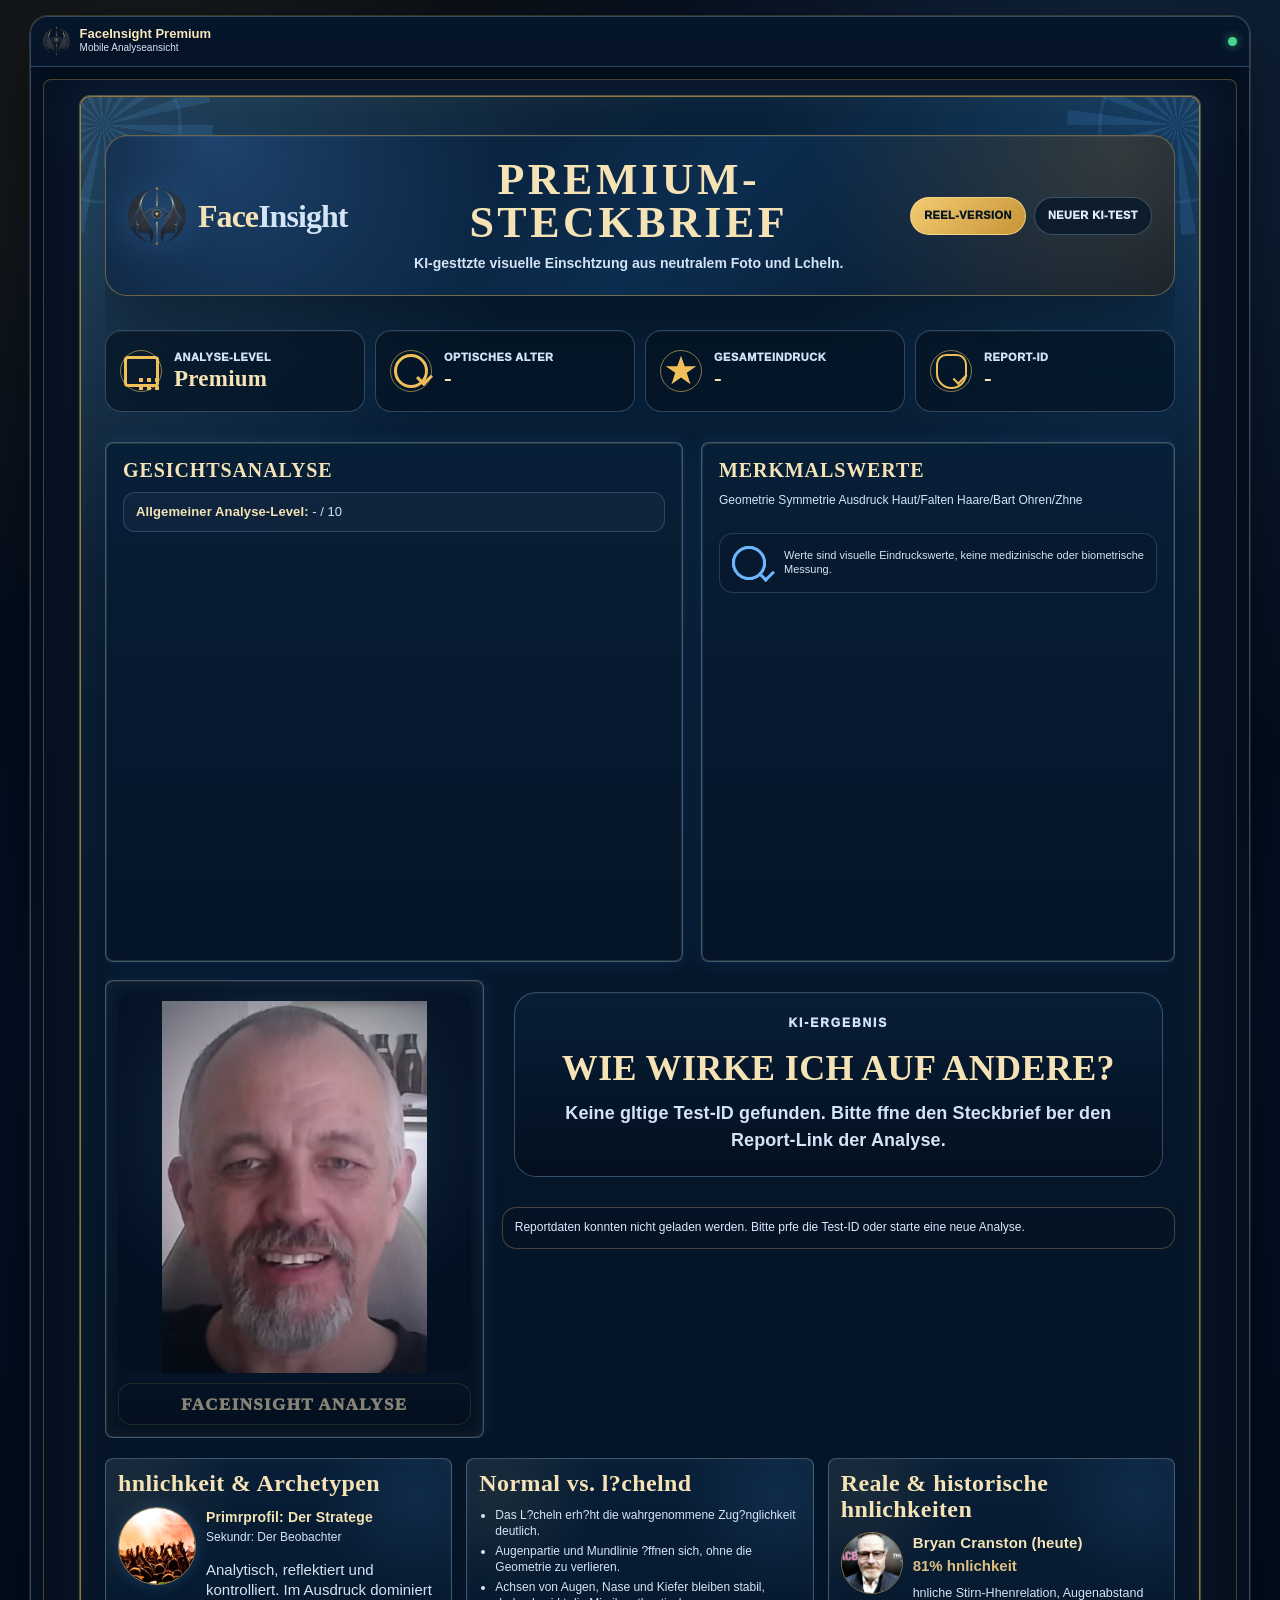
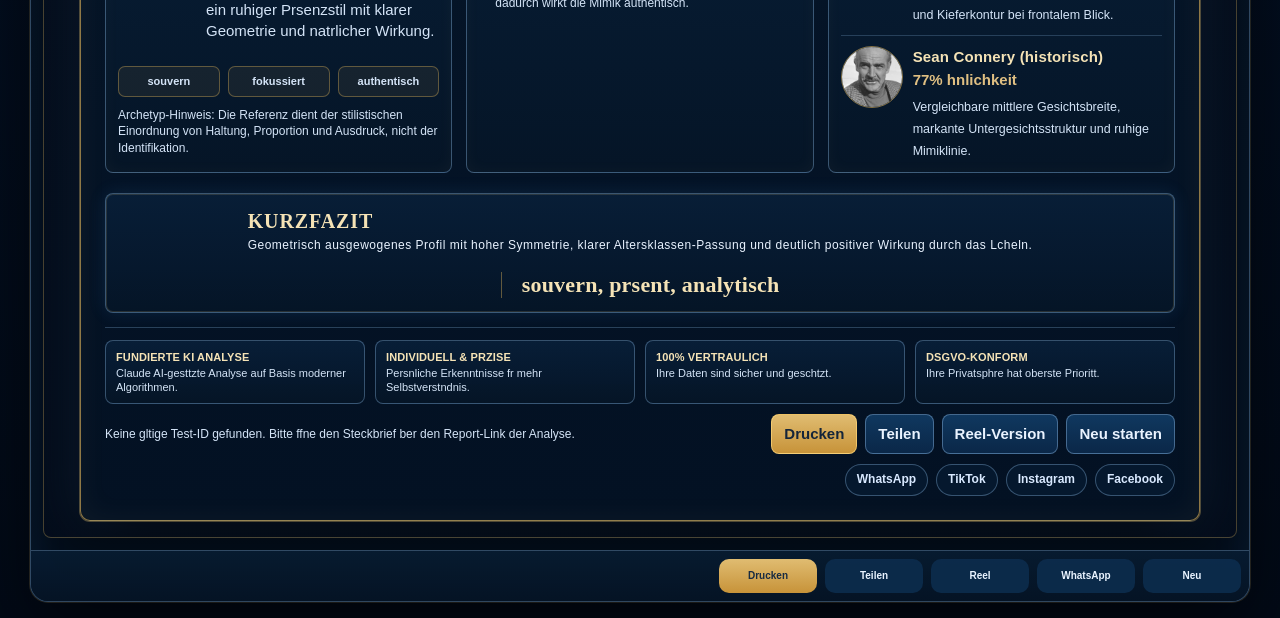
==== commit 018778f1: "fix: generator und steckbrief stabilisiert" ====
--- a/steckbrief-direkt.html
+++ b/steckbrief-direkt.html
@@ -5,7 +5,7 @@
   <meta name="viewport" content="width=device-width, initial-scale=1">
   <title>FaceInsight Premium Steckbrief - Analyseprofil</title>
   <meta name="robots" content="noindex,nofollow">
-  <link rel="stylesheet" href="assets/css/faceinsight.css?v=20260501-0315">
+  <link rel="stylesheet" href="assets/css/faceinsight.css?v=20260501-1815">
   <style>
     :root{
       --fi-space:14px;
@@ -364,7 +364,7 @@
     }
     .fi-stars::before,
     .fi-stars::after{
-      content:"★★★★★★★★★★";
+      content:"";
       display:block;
       font-size:18px;
       letter-spacing:2px;
@@ -704,6 +704,167 @@
     body.view-mobile .fi-mobile-dock button{min-width:0}
     body.view-mobile .fi-reel-fab{display:inline-flex}
     body.view-desktop .fi-mobile-shell{width:min(100%,1220px)}
+
+
+    .fi-report-top-v2{
+      display:grid;
+      gap:14px;
+      margin:0 0 14px;
+    }
+    .fi-hero-v2{
+      border:1px solid rgba(241,201,112,.34);
+      border-radius:14px;
+      background:
+        radial-gradient(circle at 12% 0%, rgba(73,156,255,.25), transparent 32%),
+        radial-gradient(circle at 92% 10%, rgba(241,201,112,.16), transparent 30%),
+        linear-gradient(145deg, rgba(9,38,67,.98), rgba(3,16,31,.98));
+      box-shadow:inset 0 0 34px rgba(73,156,255,.08), 0 18px 44px rgba(0,0,0,.28);
+      padding:18px;
+      overflow:hidden;
+      position:relative;
+    }
+    .fi-hero-v2:before,.fi-hero-v2:after{
+      content:"";
+      position:absolute;
+      width:230px;
+      height:230px;
+      border:1px solid rgba(73,156,255,.20);
+      border-radius:50%;
+      top:-120px;
+      pointer-events:none;
+    }
+    .fi-hero-v2:before{left:-90px}.fi-hero-v2:after{right:-90px}
+    .fi-hero-head-v2{
+      align-items:center;
+      display:grid;
+      gap:14px;
+      grid-template-columns:minmax(180px,320px) 1fr auto;
+      position:relative;
+      z-index:1;
+    }
+        .fi-hero-logo-v2{align-items:center;display:flex;gap:12px;min-width:0}
+    .fi-hero-logo-v2 img{display:block;height:64px;width:64px;object-fit:contain;filter:drop-shadow(0 0 16px rgba(83,161,255,.32))}
+    .fi-hero-logo-v2 strong{color:#fff7df;font-family:Georgia,"Times New Roman",serif;font-size:34px;font-weight:800;letter-spacing:-.03em;line-height:1;text-shadow:0 2px 14px rgba(0,0,0,.42);white-space:nowrap}
+    .fi-hero-logo-v2 strong span{color:#f1c970}
+    .fi-report-top-v2 .fi-top-report-actions{display:flex;flex-wrap:wrap;gap:8px;justify-content:flex-end;margin-top:14px;position:relative;z-index:1}
+    .fi-report-top-v2 .fi-top-report-actions a{align-items:center;background:rgba(9,31,55,.78);border:1px solid rgba(122,164,205,.38);border-radius:999px;color:#d9ebff;display:inline-flex;font-size:12px;font-weight:900;letter-spacing:.03em;padding:9px 12px;text-decoration:none;text-transform:uppercase}
+    .fi-report-top-v2 .fi-top-report-actions a:first-child{background:linear-gradient(135deg,#f1c970,#c9993f);border-color:rgba(255,229,160,.68);color:#071522}
+    .fi-hero-title-v2 span{color:#f1c970;display:block;font-size:12px;font-weight:900;letter-spacing:.18em;text-transform:uppercase}
+    .fi-hero-title-v2 h1{color:#fff7df;font-family:Georgia,"Times New Roman",serif;font-size:42px;letter-spacing:.08em;line-height:1;margin:6px 0;text-transform:uppercase;text-shadow:0 2px 10px rgba(0,0,0,.45)}
+    .fi-hero-title-v2 p{color:#d8e9fb;font-size:14px;font-weight:800;margin:0}
+    .fi-report-level-v2{border:1px solid rgba(241,201,112,.55);border-radius:999px;color:#f9e4ae;font-size:12px;font-weight:900;padding:10px 14px;text-transform:uppercase;background:rgba(2,12,24,.38)}
+    .fi-fact-row-v2{display:grid;gap:10px;grid-template-columns:repeat(4,minmax(0,1fr));margin-top:16px;position:relative;z-index:1}
+    .fi-fact-row-v2 .fi-fact-card{background:rgba(4,21,39,.72);border-color:rgba(122,164,205,.40);grid-template-columns:46px minmax(0,1fr);min-height:84px;padding:13px 14px}
+    .fi-fact-row-v2 .fi-icon{height:42px;width:42px;color:#f1c970;border-color:rgba(241,201,112,.54)}
+    .fi-fact-row-v2 .fi-fact-card span{color:#a9c8e8;font-size:11px;letter-spacing:.08em}
+    .fi-fact-row-v2 .fi-fact-card strong{color:#fff2c8;font-size:21px;margin-top:5px;word-break:break-word}
+    .fi-top-grid-v2{display:grid;gap:14px;grid-template-columns:minmax(280px,.95fr) minmax(320px,1fr) minmax(300px,.95fr);align-items:stretch}
+    .fi-photo-suite-v2{background:linear-gradient(180deg, rgba(8,32,57,.96), rgba(4,18,34,.98));border:1px solid rgba(122,164,205,.42);border-radius:12px;padding:12px;display:grid;gap:10px;grid-template-columns:1fr 1fr;align-content:start}
+    .fi-photo-suite-v2 h2{color:#fff2c8;font-family:Georgia,"Times New Roman",serif;font-size:22px;grid-column:1/-1;letter-spacing:.04em;margin:0;text-transform:uppercase}
+    .fi-shot-card-v2{background:rgba(255,255,255,.04);border:1px solid rgba(122,164,205,.34);border-radius:12px;margin:0;overflow:hidden;min-height:168px;position:relative}
+    .fi-shot-card-v2 img{background:radial-gradient(circle at 50% 25%, rgba(83,161,255,.14), rgba(4,18,34,.98) 68%);display:block;height:170px;object-fit:contain;object-position:center center;width:100%}
+    .fi-shot-card-v2 figcaption{background:linear-gradient(180deg, transparent, rgba(2,10,19,.88));bottom:0;color:#f5dfad;font-size:12px;font-weight:900;left:0;padding:32px 10px 9px;position:absolute;right:0;text-transform:uppercase}
+    .fi-shot-main-v2{grid-column:1/-1;min-height:330px;border:1px solid rgba(241,201,112,.42);border-radius:12px;background:#071b31}
+    .fi-shot-main-v2 img{display:block;height:330px;object-fit:contain!important;object-position:center 12%!important;width:100%;background:radial-gradient(circle at 50% 22%, rgba(83,161,255,.18), rgba(4,18,34,.98) 64%)}
+    .fi-shot-main-v2 figcaption{background:linear-gradient(180deg, transparent, rgba(2,10,19,.92));color:#fff2c8;font-size:13px;font-weight:900;letter-spacing:.04em;padding:42px 12px 12px}
+    .fi-summary-stack-v2{display:grid;gap:14px}
+    .fi-impact-analysis-v2{border-radius:12px;padding:22px;background:linear-gradient(180deg, rgba(9,34,60,.94), rgba(5,20,37,.98));border:1px solid rgba(122,164,205,.42);min-height:178px;display:grid;align-content:center;text-align:left}
+    .fi-impact-analysis-v2 span{color:#f1c970;font-size:12px;font-weight:900;letter-spacing:.16em;text-transform:uppercase}
+    .fi-impact-analysis-v2 h2{color:#fff2c8;font-family:Georgia,"Times New Roman",serif;font-size:30px;line-height:1.04;margin:8px 0 10px;text-transform:uppercase}
+    .fi-impact-analysis-v2 p{color:#edf6ff;font-size:17px;font-weight:750;line-height:1.45;margin:0}
+    .fi-analysis-card-v2,.fi-score-card-v2{background:linear-gradient(180deg, rgba(8,31,56,.98), rgba(4,18,34,.98));border-color:rgba(122,164,205,.42);min-height:0;color:#eaf3ff}
+    .fi-analysis-card-v2 h2,.fi-score-card-v2 h2{color:#fff2c8;font-size:24px}
+    .fi-analysis-card-v2 .fi-feature-item{grid-template-columns:34px minmax(0,1fr);margin-bottom:10px}
+    .fi-analysis-card-v2 .fi-feature-item strong{color:#f6dfaa;font-size:14px}
+    .fi-analysis-card-v2 .fi-feature-item p{color:#cfe0f1;font-size:12px;line-height:1.28}
+    .fi-analysis-card-v2 .fi-feature-item i{border-color:rgba(241,201,112,.52);color:#f1c970;height:30px;width:30px}
+    .fi-profile-metrics-v2{display:grid;gap:10px}
+    .fi-profile-metrics-v2 .fi-profile-metric{background:rgba(255,255,255,.035);border:1px solid rgba(122,164,205,.26);border-radius:10px;padding:10px}
+    .fi-profile-metrics-v2 .fi-profile-metric strong{color:#edf6ff;font-size:13px}
+    .fi-profile-metrics-v2 .fi-star-score{align-items:center;display:grid;gap:10px;grid-template-columns:1fr auto;margin-top:7px}
+    .fi-confidence-v2{border:1px solid rgba(241,201,112,.34);border-radius:12px;background:rgba(2,12,24,.34);color:#d8e9fb;font-size:12px;line-height:1.4;margin-top:12px;padding:10px}
+    @media (max-width:1060px){.fi-hero-head-v2{grid-template-columns:1fr;text-align:center}.fi-report-level-v2{justify-self:center}.fi-fact-row-v2{grid-template-columns:1fr 1fr}.fi-top-grid-v2{grid-template-columns:1fr}.fi-shot-main-v2 img{height:300px}}
+    @media (max-width:620px){.fi-hero-v2{padding:14px}.fi-hero-title-v2 h1{font-size:28px;letter-spacing:.04em}.fi-hero-logo-v2{justify-content:center}.fi-report-top-v2 .fi-top-report-actions{justify-content:center}.fi-report-top-v2 .fi-top-report-actions a{flex:1 1 150px;font-size:11px;justify-content:center;min-width:0;text-align:center;white-space:normal}.fi-fact-row-v2{grid-template-columns:1fr}.fi-photo-suite-v2{grid-template-columns:1fr}.fi-shot-card-v2 img{height:220px}.fi-shot-main-v2 img{height:300px}.fi-impact-analysis-v2 h2{font-size:24px}.fi-impact-analysis-v2 p{font-size:15px}}
+
+
+    /* Premium report top v3: calmer editorial layout, less dashboard noise. */
+    .fi-report-top-v3,.fi-report-top-v3 *{box-sizing:border-box;min-width:0}
+    .fi-report-top-v3{display:grid;gap:18px;margin:0 0 18px;color:#edf6ff;overflow:hidden}
+    .fi-hero-v3{background:linear-gradient(135deg,#071426 0%,#0c2d4f 54%,#071426 100%);border:1px solid rgba(230,190,104,.46);border-radius:22px;box-shadow:inset 0 1px 0 rgba(255,255,255,.08),0 24px 70px rgba(0,0,0,.36);overflow:hidden;padding:22px;position:relative}
+    .fi-hero-v3:before{background:radial-gradient(circle at 10% 0%,rgba(79,158,244,.32),transparent 30%),radial-gradient(circle at 95% 10%,rgba(238,196,104,.18),transparent 30%);content:"";inset:0;pointer-events:none;position:absolute}
+    .fi-hero-v3-inner{align-items:center;display:grid;gap:18px;grid-template-columns:auto 1fr auto;position:relative;z-index:1}
+    .fi-brand-v3{align-items:center;display:flex;gap:12px;white-space:nowrap}.fi-brand-v3 img{height:58px;width:58px;filter:drop-shadow(0 0 18px rgba(91,174,255,.38))}.fi-brand-v3 strong{color:#fff7df;font-family:Georgia,"Times New Roman",serif;font-size:32px;letter-spacing:-.03em;line-height:1}.fi-brand-v3 span{color:#f0bf59}
+    .fi-title-v3{text-align:center}.fi-title-v3 h1{color:#fff7df;font-family:Georgia,"Times New Roman",serif;font-size:44px;letter-spacing:.08em;line-height:.98;margin:0;text-transform:uppercase}.fi-title-v3 p{color:#d8e9fb;font-size:14px;font-weight:800;margin:9px 0 0}
+    .fi-actions-v3{display:flex;flex-wrap:wrap;gap:8px;justify-content:flex-end}.fi-actions-v3 a{align-items:center;background:rgba(6,22,40,.74);border:1px solid rgba(151,190,229,.32);border-radius:999px;color:#dcebff;display:inline-flex;font-size:11px;font-weight:950;letter-spacing:.04em;min-height:38px;padding:10px 13px;text-decoration:none;text-transform:uppercase}.fi-actions-v3 a:first-child{background:linear-gradient(135deg,#f3cb72,#c79437);border-color:rgba(255,226,151,.68);color:#061522}
+    .fi-fact-row-v3{display:grid;gap:10px;grid-template-columns:repeat(4,minmax(0,1fr));position:relative;z-index:1}.fi-fact-row-v3 .fi-fact-card{background:rgba(3,17,32,.62);border:1px solid rgba(142,184,226,.30);border-radius:16px;box-shadow:inset 0 1px 0 rgba(255,255,255,.05);display:grid;gap:12px;grid-template-columns:42px 1fr;margin:0;min-height:82px;padding:14px}.fi-fact-row-v3 .fi-icon{border-color:rgba(238,196,104,.56);color:#f0bf59;height:42px;width:42px}.fi-fact-row-v3 span{color:#9ebfe1;font-size:11px;font-weight:950;letter-spacing:.09em;text-transform:uppercase}.fi-fact-row-v3 strong{color:#fff0bf;display:block;font-family:Georgia,"Times New Roman",serif;font-size:20px;line-height:1.06;margin-top:4px;overflow-wrap:anywhere}
+    .fi-stage-v3{display:grid;gap:18px;grid-template-columns:minmax(260px,.72fr) minmax(0,1.28fr);align-items:start}
+    .fi-main-portrait-v3{background:linear-gradient(180deg,#0a223d,#061525);border:1px solid rgba(238,196,104,.45);border-radius:22px;box-shadow:0 24px 70px rgba(0,0,0,.28);margin:0;overflow:hidden;padding:12px;position:relative}
+    .fi-main-portrait-v3:before{background:radial-gradient(circle at 50% 14%,rgba(83,161,255,.2),transparent 38%);content:"";inset:0;pointer-events:none;position:absolute}
+    .fi-main-portrait-v3 img{
+      background:
+        radial-gradient(circle at 70% 20%, rgba(120,177,103,.25), transparent 35%),
+        radial-gradient(circle at 18% 18%, rgba(81,129,67,.23), transparent 30%),
+        linear-gradient(145deg, #0a2338, #0c2b1f 48%, #0a223a);
+      border-radius:16px;
+      display:block;
+      height:380px;
+      max-height:43vh;
+      object-fit:cover!important;
+      object-position:center 26%!important;
+      position:relative;
+      width:100%
+    }
+    .fi-main-portrait-v3 figcaption{align-items:center;background:linear-gradient(90deg,rgba(6,21,38,.94),rgba(10,43,73,.88));border:1px solid rgba(238,196,104,.24);border-radius:14px;color:#ffe5a5;display:flex;font-size:13px;font-weight:950;justify-content:center;letter-spacing:.08em;margin-top:10px;min-height:42px;text-transform:uppercase}
+    .fi-story-v3{display:grid;gap:14px}.fi-impact-v3{background:linear-gradient(180deg,rgba(8,31,56,.96),rgba(4,16,31,.98));border:1px solid rgba(142,184,226,.34);border-radius:22px;box-shadow:inset 0 1px 0 rgba(255,255,255,.05);padding:24px}.fi-impact-v3 span{color:#f0bf59;display:block;font-size:12px;font-weight:950;letter-spacing:.16em;text-transform:uppercase}.fi-impact-v3 h2{color:#fff3c8;font-family:Georgia,"Times New Roman",serif;font-size:36px;line-height:1;margin:9px 0 14px;text-transform:uppercase}.fi-impact-v3 p{color:#edf6ff;font-size:18px;font-weight:760;line-height:1.52;margin:0}
+    .fi-lens-grid-v3{display:grid;gap:18px;grid-template-columns:minmax(0,1fr) minmax(320px,.82fr)}.fi-analysis-card-v3,.fi-score-card-v3{background:linear-gradient(180deg,rgba(8,31,56,.97),rgba(4,16,31,.99));border:1px solid rgba(142,184,226,.34);border-radius:22px;color:#edf6ff;padding:22px}.fi-analysis-card-v3 h2,.fi-score-card-v3 h2{color:#fff3c8;font-family:Georgia,"Times New Roman",serif;font-size:26px;letter-spacing:.03em;margin:0 0 12px;text-transform:uppercase}.fi-analysis-card-v3 .fi-attr-level{background:rgba(255,255,255,.035);border:1px solid rgba(142,184,226,.24);border-radius:12px;color:#dbeafa;font-size:13px;margin:0 0 14px;padding:10px 12px}.fi-analysis-card-v3 .fi-analysis-list{display:grid;gap:10px;grid-template-columns:1fr 1fr}.fi-analysis-card-v3 .fi-feature-item{background:rgba(255,255,255,.025);border:1px solid rgba(142,184,226,.16);border-radius:14px;display:grid;gap:10px;grid-template-columns:32px 1fr;margin:0;padding:10px}.fi-analysis-card-v3 .fi-feature-item i{border-color:rgba(238,196,104,.55);color:#f0bf59;height:30px;width:30px}.fi-analysis-card-v3 .fi-feature-item strong{color:#ffe6aa;font-size:14px}.fi-analysis-card-v3 .fi-feature-item p{color:#cfe0f1;font-size:12px;line-height:1.34;margin:2px 0 0}.fi-score-card-v3 .fi-score-scale{color:#cfe0f1;display:block;font-size:12px;line-height:1.35;margin:0 0 12px}.fi-score-card-v3 .fi-profile-metrics{display:grid;gap:9px}.fi-score-card-v3 .fi-profile-metric{background:rgba(255,255,255,.035);border:1px solid rgba(142,184,226,.20);border-radius:14px;padding:10px 11px}.fi-score-card-v3 .fi-profile-metric strong{color:#edf6ff;font-size:13px}.fi-score-card-v3 .fi-star-score{align-items:center;display:grid;gap:10px;grid-template-columns:1fr auto;margin-top:6px}.fi-score-card-v3 .fi-star-score b{color:#ffe6aa;font-size:14px;white-space:nowrap}.fi-score-card-v3 footer{background:rgba(7,25,45,.7);border:1px solid rgba(142,184,226,.22);border-radius:14px;color:#cfe0f1;display:grid;gap:10px;grid-template-columns:42px 1fr;margin-top:12px;padding:12px}.fi-confidence-v3{background:rgba(5,19,36,.76);border:1px solid rgba(238,196,104,.28);border-radius:14px;color:#d8e9fb;font-size:12px;line-height:1.45;padding:11px 12px}
+    .fi-score-card-v3 .fi-star-score{grid-template-columns:1fr auto}
+    .fi-score-card-v3 .fi-stars{
+      --fill:0%;
+      position:relative;
+      height:10px;
+      border-radius:999px;
+      display:block;
+      background:linear-gradient(90deg, rgba(22,46,76,.95), rgba(9,28,49,.95));
+      border:1px solid rgba(122,164,205,.36);
+      overflow:hidden;
+      box-shadow:inset 0 0 10px rgba(0,0,0,.34);
+    }
+    .fi-score-card-v3 .fi-stars i{
+      content:"";
+      display:block;
+      position:absolute;
+      inset:0 auto 0 0;
+      width:var(--fill);
+      background:
+        linear-gradient(90deg,#f2ca72 0%,#ffd68a 38%,#74b9ff 100%),
+        radial-gradient(circle at 30% 50%, rgba(255,255,255,.45), transparent 50%);
+      box-shadow:0 0 14px rgba(241,201,112,.52), 0 0 18px rgba(83,161,255,.34);
+    }
+    .fi-analysis-card-v3 .fi-feature-item i{
+      font-style:normal;
+      font-weight:900;
+      font-size:15px;
+      line-height:1;
+      display:inline-flex;
+      align-items:center;
+      justify-content:center;
+      border-radius:50%;
+      background:radial-gradient(circle at 32% 28%, rgba(242,202,114,.26), rgba(9,28,49,.8));
+    }
+    .fi-analysis-card-v3 .fi-feature-item i::before{content:attr(data-icon)}
+    @media (max-width:1060px){.fi-hero-v3-inner{grid-template-columns:1fr;text-align:center}.fi-brand-v3,.fi-actions-v3{justify-content:center}.fi-fact-row-v3{grid-template-columns:1fr 1fr}.fi-stage-v3,.fi-lens-grid-v3{grid-template-columns:1fr}.fi-main-portrait-v3 img{height:360px;max-height:none}.fi-analysis-card-v3 .fi-analysis-list{grid-template-columns:1fr 1fr}}
+    @media (max-width:620px){.fi-report-top-v3{gap:14px}.fi-hero-v3{border-radius:18px;padding:18px 14px}.fi-title-v3 h1{font-size:30px;letter-spacing:.05em}.fi-title-v3 p{font-size:13px}.fi-brand-v3 strong{font-size:30px}.fi-actions-v3 a{flex:1 1 150px;justify-content:center;text-align:center}.fi-fact-row-v3{grid-template-columns:1fr}.fi-main-portrait-v3{border-radius:18px}.fi-main-portrait-v3 img{height:280px;max-height:none}.fi-impact-v3,.fi-analysis-card-v3,.fi-score-card-v3{border-radius:18px;padding:18px}.fi-impact-v3 h2{font-size:28px}.fi-impact-v3 p{font-size:16px}.fi-analysis-card-v3 .fi-analysis-list{grid-template-columns:1fr}.fi-score-card-v3 .fi-star-score{grid-template-columns:1fr}.fi-score-card-v3 .fi-star-score b{justify-self:start}.fi-mobile-content,.fi-workspace,.fi-premium-sheet{max-width:100%;overflow-x:hidden}}
+
+
+    /* v3 hard overrides: keep the portrait premium-sized even against legacy report image rules. */
+    .fi-report-top-v3 .fi-main-portrait-v3 > img{height:380px!important;max-height:380px!important;object-fit:contain!important;object-position:center center!important}
+    @media (max-width:1060px){.fi-report-top-v3 .fi-main-portrait-v3 > img{height:320px!important;max-height:320px!important}}
+    @media (max-width:620px){.fi-report-top-v3 .fi-main-portrait-v3 > img{height:280px!important;max-height:280px!important}.fi-report-top-v3 .fi-main-portrait-v3{padding:10px}.fi-report-top-v3 .fi-main-portrait-v3 figcaption{font-size:11px;min-height:36px}.fi-report-top-v3 .fi-impact-v3 h2{font-size:26px}.fi-report-top-v3 .fi-impact-v3 p{font-size:15px}}
+
+    /* v3 legacy reset: old report-photo rules used absolute captions/min-heights. */
+    .fi-report-top-v3 .fi-main-portrait-v3{display:grid!important;gap:10px!important;height:auto!important;min-height:0!important;align-content:start!important}
+    .fi-report-top-v3 .fi-main-portrait-v3 > img{position:relative!important;inset:auto!important;margin:0 auto!important}
+    .fi-report-top-v3 .fi-main-portrait-v3 figcaption{position:relative!important;inset:auto!important;left:auto!important;right:auto!important;bottom:auto!important;top:auto!important;margin:0!important;padding:0 12px!important}
   </style>
 </head>
 <body>
@@ -720,115 +881,102 @@
     <main class="fi-mobile-content">
       <section class="fi-workspace">
       <article class="fi-premium-sheet fi-premium-profile" style="margin:16px auto;" aria-label="Premium Steckbrief">
-        <header class="fi-sheet-header fi-profile-header">
-          <div class="fi-custom-top-logo" aria-label="FaceInsight Logo">
-            <img src="assets/img/logo-wordmark.png" alt="FaceInsight">
-          </div>
-          <h1>Steckbrief - Analyseprofil</h1>
-          <div class="fi-top-report-actions" aria-label="Report Schnellaktionen">
-            <a href="steckbrief-reel.html" title="Kurze Share-Version öffnen">Reel-Version anzeigen</a>
-            <a href="index.html">Neuen KI-Test starten</a>
-          </div>
-          <p>FaceInsight Premium Report · KI-gestützte Gesichtsanalyse</p>
-        </header>
-
-        <section class="fi-fact-row fi-profile-facts" aria-label="Report Eckdaten">
-          <article class="fi-fact-card"><i class="fi-icon fi-icon-calendar" aria-hidden="true"></i><div><span>Alter (real)</span><strong>57 Jahre</strong></div></article>
-          <article class="fi-fact-card"><i class="fi-icon fi-icon-age" aria-hidden="true"></i><div><span>Optisches Alter</span><strong>54-59</strong></div></article>
-          <article class="fi-fact-card"><i class="fi-icon fi-icon-star" aria-hidden="true"></i><div><span>Gesamteindruck</span><strong>souverän, klar, authentisch</strong></div></article>
-        </section>
-
-        <section class="fi-blueprint-panel" aria-label="Wirkungsanalyse">
-          <div class="fi-blueprint-scan" aria-hidden="true"></div>
-          <article class="fi-impact-analysis">
-            <span>KI-Ergebnis</span>
-            <h2>Wie wirke ich auf andere</h2>
-            <p>Ruhig, erfahren und vertrauenswürdig. Das offene Lächeln steigert die Nahbarkeit deutlich, während die klare Frontalansicht Stabilität und Präsenz vermittelt.</p>
-          </article>
-        </section>
-
-        <section class="fi-custom-main">
-          <figure class="fi-report-photo fi-profile-photo fi-portrait-clean">
-            <img alt="Premium Portrait lächelnd" src="assets/img/user-smile.png">
-            <figcaption>Persönliches Profil · Analyse vom 30.04.2026</figcaption>
-          </figure>
-
-          <section class="fi-report-card fi-analysis-card">
-            <h2>Gesichtsanalyse</h2>
-            <p class="fi-attr-level"><strong>Allgemeiner Attraktivitätslevel (altersklassengerecht, rein geometrisch-analytisch):</strong> 8.7 / 10</p>
-            <div class="fi-analysis-list">
-              <article class="fi-feature-item"><i data-icon="G"></i><div><strong>Gesichtsgeometrie</strong><p>Die vertikale Drittelung ist ausgewogen und klar strukturiert.</p></div></article>
-              <article class="fi-feature-item"><i data-icon="S"></i><div><strong>Symmetrie</strong><p>Die Achsen von Stirn, Nase und Mund verlaufen stabil mit nur kleinen natürlichen Abweichungen.</p></div></article>
-              <article class="fi-feature-item"><i data-icon="A"></i><div><strong>Ausdruck</strong><p>Der Wechsel von neutral zu lächelnd wirkt kontrolliert, natürlich und glaubwürdig.</p></div></article>
-              <article class="fi-feature-item"><i data-icon="H"></i><div><strong>Hautbild</strong><p>Das Hautbild zeigt eine gleichmäßige Textur mit konsistenter Lichtreaktion.</p></div></article>
-              <article class="fi-feature-item"><i data-icon="F"></i><div><strong>Faltenbild</strong><p>Feine altersgerechte Linien sind sichtbar, ohne asymmetrische Dominanz.</p></div></article>
-              <article class="fi-feature-item"><i data-icon="R"></i><div><strong>Haare</strong><p>Haarlinie und Dichte wirken stimmig zur Gesichtsform und zum Alter.</p></div></article>
-              <article class="fi-feature-item"><i data-icon="B"></i><div><strong>Bart</strong><p>Die Bartstruktur unterstützt die Untergesichtsform und bleibt klar konturiert.</p></div></article>
-              <article class="fi-feature-item"><i data-icon="O"></i><div><strong>Ohren</strong><p>Die Ohren sind proportional zur Gesichtsbreite und gut ausgerichtet.</p></div></article>
-              <article class="fi-feature-item"><i data-icon="Z"></i><div><strong>Zähne</strong><p>Im Lächeln zeigt sich eine ruhige Frontausrichtung mit harmonischer Bogenwirkung.</p></div></article>
+        <section class="fi-report-top-v3" aria-label="Premium Steckbrief Oberteil">
+          <header class="fi-hero-v3">
+            <div class="fi-hero-v3-inner">
+              <div class="fi-brand-v3"><img src="assets/img/logo-klein.png" alt="FaceInsight"><strong>Face<span>Insight</span></strong></div>
+              <div class="fi-title-v3">
+                <h1>Premium-Steckbrief</h1>
+                <p>KI-gesttzte visuelle Einschtzung aus neutralem Foto und Lcheln.</p>
+              </div>
+              <nav class="fi-actions-v3" aria-label="Report Schnellaktionen">
+                <a href="steckbrief-reel.html" title="Kurze Share-Version ffnen">Reel-Version</a>
+                <a href="index.html">Neuer KI-Test</a>
+              </nav>
             </div>
+          </header>
+
+          <section class="fi-fact-row fi-profile-facts fi-fact-row-v3" aria-label="Report Eckdaten">
+            <article class="fi-fact-card"><i class="fi-icon fi-icon-calendar" aria-hidden="true"></i><div><span>Analyse-Level</span><strong>Premium</strong></div></article>
+            <article class="fi-fact-card"><i class="fi-icon fi-icon-age" aria-hidden="true"></i><div><span>Optisches Alter</span><strong>-</strong></div></article>
+            <article class="fi-fact-card"><i class="fi-icon fi-icon-star" aria-hidden="true"></i><div><span>Gesamteindruck</span><strong>-</strong></div></article>
+            <article class="fi-fact-card"><i class="fi-icon fi-icon-shield" aria-hidden="true"></i><div><span>Report-ID</span><strong data-report-id>-</strong></div></article>
           </section>
 
-          <section class="fi-report-card fi-score-card fi-profile-score-card">
-            <h2>Merkmalswerte</h2>
-            <small class="fi-score-scale">(1 = niedrig | 10 = sehr ausgeprägt)</small>
-            <div class="fi-profile-metrics">
-              <article class="fi-profile-metric"><div><strong>Geometrische Harmonie</strong></div><div class="fi-star-score"><span class="fi-stars" data-score="8.8"><i></i></span><b>8.8 / 10</b></div></article>
-              <article class="fi-profile-metric"><div><strong>Symmetrie</strong></div><div class="fi-star-score"><span class="fi-stars" data-score="8.3"><i></i></span><b>8.3 / 10</b></div></article>
-              <article class="fi-profile-metric"><div><strong>Ausdruckslesbarkeit</strong></div><div class="fi-star-score"><span class="fi-stars" data-score="9.0"><i></i></span><b>9.0 / 10</b></div></article>
-              <article class="fi-profile-metric"><div><strong>Hautbild-Klarheit</strong></div><div class="fi-star-score"><span class="fi-stars" data-score="8.4"><i></i></span><b>8.4 / 10</b></div></article>
-              <article class="fi-profile-metric"><div><strong>Falten-Harmonie</strong></div><div class="fi-star-score"><span class="fi-stars" data-score="8.2"><i></i></span><b>8.2 / 10</b></div></article>
-              <article class="fi-profile-metric"><div><strong>Haardynamik</strong></div><div class="fi-star-score"><span class="fi-stars" data-score="8.1"><i></i></span><b>8.1 / 10</b></div></article>
-              <article class="fi-profile-metric"><div><strong>Bartstruktur</strong></div><div class="fi-star-score"><span class="fi-stars" data-score="8.7"><i></i></span><b>8.7 / 10</b></div></article>
-              <article class="fi-profile-metric"><div><strong>Ohren-Proportion</strong></div><div class="fi-star-score"><span class="fi-stars" data-score="8.1"><i></i></span><b>8.1 / 10</b></div></article>
-              <article class="fi-profile-metric"><div><strong>Zahnlinien-Symmetrie</strong></div><div class="fi-star-score"><span class="fi-stars" data-score="8.6"><i></i></span><b>8.6 / 10</b></div></article>
-            </div>
+          <section class="fi-lens-grid-v3">
+            <section class="fi-report-card fi-analysis-card fi-analysis-card-v3">
+              <h2>Gesichtsanalyse</h2>
+              <p class="fi-attr-level"><strong>Allgemeiner Analyse-Level:</strong> - / 10</p>
+              <div class="fi-analysis-list"></div>
+            </section>
+
+            <section class="fi-report-card fi-score-card fi-profile-score-card fi-score-card-v3">
+              <h2>Merkmalswerte</h2>
+              <small class="fi-score-scale">Geometrie  Symmetrie  Ausdruck  Haut/Falten  Haare/Bart  Ohren/Zhne</small>
+              <div class="fi-profile-metrics fi-profile-metrics-v3"></div>
+              <footer>
+                <i class="fi-icon fi-icon-age" aria-hidden="true"></i>
+                <span>Werte sind visuelle Eindruckswerte, keine medizinische oder biometrische Messung.</span>
+              </footer>
+            </section>
+          </section>
+
+          <section class="fi-stage-v3">
+            <figure class="fi-report-photo fi-profile-photo fi-portrait-clean fi-main-portrait-v3">
+              <img alt="Premium Portrait" src="assets/img/user-smile.png">
+              <figcaption>FaceInsight  Analyse</figcaption>
+            </figure>
+
+            <section class="fi-story-v3">
+              <article class="fi-impact-analysis fi-impact-v3">
+                <span>KI-Ergebnis</span>
+                <h2 data-title-identity>Wie wirke ich auf andere?</h2>
+                <p>Die Zusammenfassung wird aus strukturierten Reportdaten geladen. Bei niedriger Confidence wird transparent darauf hingewiesen.</p>
+              </article>
+              <div class="fi-confidence-v3" data-confidence-note>Confidence-Hinweise erscheinen hier, falls die KI unsicher ist.</div>
+            </section>
           </section>
         </section>
 
         <section class="fi-deep-grid">
           <section class="fi-mini-card">
-            <h3>Ähnlichkeit &amp; Archetypen</h3>
+            <h3>hnlichkeit &amp; Archetypen</h3>
             <div class="fi-archetype-hero">
               <img alt="Archetypische Referenz" src="assets/img/archetype-modern.jpg">
               <div>
-                <strong>Primärprofil: Der Stratege</strong>
-                <small>Sekundär: Der Beobachter</small>
-                <p>Analytisch, reflektiert und kontrolliert. Im Ausdruck dominiert ein ruhiger Präsenzstil mit klarer Geometrie und natürlicher Wirkung.</p>
+                <strong>Primrprofil: Der Stratege</strong>
+                <small>Sekundr: Der Beobachter</small>
+                <p>Analytisch, reflektiert und kontrolliert. Im Ausdruck dominiert ein ruhiger Prsenzstil mit klarer Geometrie und natrlicher Wirkung.</p>
               </div>
             </div>
-            <div class="fi-profile-tags"><span>souverän</span><span>fokussiert</span><span>authentisch</span></div>
+            <div class="fi-profile-tags"><span>souvern</span><span>fokussiert</span><span>authentisch</span></div>
             <p style="margin:10px 0 0;font-size:12px">Archetyp-Hinweis: Die Referenz dient der stilistischen Einordnung von Haltung, Proportion und Ausdruck, nicht der Identifikation.</p>
           </section>
 
           <section class="fi-mini-card">
-            <h3>Normal vs. lächelnd</h3>
-            <div class="fi-ns-compare">
-              <figure><img alt="Normal" src="assets/img/user-neutral.png"><figcaption>Normal</figcaption></figure>
-              <figure><img alt="Lächelnd" src="assets/img/user-smile.png"><figcaption>Lächelnd</figcaption></figure>
-            </div>
+            <h3>Normal vs. l?chelnd</h3>
             <ul class="fi-compare-points">
-              <li>Das Lächeln erhöht die wahrgenommene Zugänglichkeit deutlich.</li>
-              <li>Augenpartie und Mundlinie öffnen sich, ohne die Geometrie zu verlieren.</li>
+              <li>Das L?cheln erh?ht die wahrgenommene Zug?nglichkeit deutlich.</li>
+              <li>Augenpartie und Mundlinie ?ffnen sich, ohne die Geometrie zu verlieren.</li>
               <li>Achsen von Augen, Nase und Kiefer bleiben stabil, dadurch wirkt die Mimik authentisch.</li>
             </ul>
           </section>
 
           <section class="fi-mini-card">
-            <h3>Reale &amp; historische Ähnlichkeiten</h3>
+            <h3>Reale &amp; historische hnlichkeiten</h3>
             <article class="fi-sim-person">
               <img alt="Bryan Cranston" src="assets/img/bryan-cranston.jpg">
               <div>
                 <strong>Bryan Cranston (heute)</strong>
-                <b>81% Ähnlichkeit</b>
-                <small>Ähnliche Stirn-Höhenrelation, Augenabstand und Kieferkontur bei frontalem Blick.</small>
+                <b>81% hnlichkeit</b>
+                <small>hnliche Stirn-Hhenrelation, Augenabstand und Kieferkontur bei frontalem Blick.</small>
               </div>
             </article>
             <article class="fi-sim-person">
               <img alt="Sean Connery" src="assets/img/sean-connery.jpg">
               <div>
                 <strong>Sean Connery (historisch)</strong>
-                <b>77% Ähnlichkeit</b>
+                <b>77% hnlichkeit</b>
                 <small>Vergleichbare mittlere Gesichtsbreite, markante Untergesichtsstruktur und ruhige Mimiklinie.</small>
               </div>
             </article>
@@ -839,24 +987,24 @@
           <div class="fi-final-icon" aria-hidden="true"></div>
           <div>
             <h2>Kurzfazit</h2>
-            <p>Geometrisch ausgewogenes Profil mit hoher Symmetrie, klarer Altersklassen-Passung und deutlich positiver Wirkung durch das Lächeln.</p>
+            <p>Geometrisch ausgewogenes Profil mit hoher Symmetrie, klarer Altersklassen-Passung und deutlich positiver Wirkung durch das Lcheln.</p>
           </div>
-          <strong>souverän, präsent, analytisch</strong>
+          <strong>souvern, prsent, analytisch</strong>
         </section>
 
         <footer class="fi-custom-footer" aria-label="Report Footer">
           <div class="fi-footer-trust">
-            <span><strong>Fundierte KI Analyse</strong><small>Claude AI-gestützte Analyse auf Basis moderner Algorithmen.</small></span>
-            <span><strong>Individuell &amp; präzise</strong><small>Persönliche Erkenntnisse für mehr Selbstverständnis.</small></span>
-            <span><strong>100% vertraulich</strong><small>Ihre Daten sind sicher und geschützt.</small></span>
-            <span><strong>DSGVO-konform</strong><small>Ihre Privatsphäre hat oberste Priorität.</small></span>
+            <span><strong>Fundierte KI Analyse</strong><small>Claude AI-gesttzte Analyse auf Basis moderner Algorithmen.</small></span>
+            <span><strong>Individuell &amp; przise</strong><small>Persnliche Erkenntnisse fr mehr Selbstverstndnis.</small></span>
+            <span><strong>100% vertraulich</strong><small>Ihre Daten sind sicher und geschtzt.</small></span>
+            <span><strong>DSGVO-konform</strong><small>Ihre Privatsphre hat oberste Prioritt.</small></span>
           </div>
           <div class="fi-footer-row">
-            <p>Hinweis: visuelle Einschätzung anhand von Fotos. Ähnlichkeitswerte sind Unterhaltung, keine Identifikation, keine Verwandtschaftsaussage und keine medizinische Analyse.<br>Test-ID: FI-MOLS80T2W4XB2</p>
+            <p>Hinweis: visuelle Einschtzung anhand von Fotos. hnlichkeitswerte sind Unterhaltung, keine Identifikation, keine Verwandtschaftsaussage und keine medizinische Analyse.<br>Test-ID: -</p>
             <div class="fi-footer-actions">
               <button type="button" data-print>Drucken</button>
               <a href="#" data-share-native>Teilen</a>
-              <a href="steckbrief-reel.html" title="Kurze Share-Version öffnen">Reel-Version</a>
+              <a href="steckbrief-reel.html" title="Kurze Share-Version ffnen">Reel-Version</a>
               <a href="steckbrief-direkt.html">Neu starten</a>
             </div>
           </div>
@@ -877,7 +1025,7 @@
       <a href="#" data-share-whatsapp-dock>WhatsApp</a>
       <a href="steckbrief-direkt.html">Neu</a>
     </nav>
-    <a class="fi-reel-fab" href="steckbrief-reel.html" aria-label="Zur Reel-Version">🎬 Reel-Version</a>
+    <a class="fi-reel-fab" href="steckbrief-reel.html" aria-label="Zur Reel-Version"> Reel-Version</a>
   </div>
 
     <script>
@@ -892,8 +1040,7 @@
       var mode = (params.get("mode") || "owner").toLowerCase();
       var exp = params.get("exp") || "";
       var sig = params.get("sig") || "";
-      var fallbackTid = "FI-MOLS80T2W4XB2";
-      var ref = normalizeTid(params.get("ref") || params.get("tid") || extractTestIdFromPage() || fallbackTid) || fallbackTid;
+      var ref = normalizeTid(params.get("tid") || params.get("ref") || "");
       var apiBase = "./api/share-token.php";
       var reportApiBase = "./api/report-data.php";
       var shareText = "FaceInsight Premium-Steckbrief";
@@ -912,7 +1059,7 @@
       }
 
       function reelGuestUrl(){
-        return "steckbrief-reel.html?mode=guest&ref=" + encodeURIComponent(ref) + "&exp=" + encodeURIComponent(exp) + "&sig=" + encodeURIComponent(sig);
+        return "steckbrief-reel.html?mode=guest&tid=" + encodeURIComponent(ref) + "&exp=" + encodeURIComponent(exp) + "&sig=" + encodeURIComponent(sig);
       }
 
       function reelOwnerUrl(){
@@ -922,10 +1069,11 @@
       function fallbackGuestUrl(){
         var reelPath = window.location.pathname.replace(/steckbrief-direkt\.html$/i, "steckbrief-reel.html");
         if (!/steckbrief-reel\.html$/i.test(reelPath)) reelPath = "/wp-content/faceinsight-generator/steckbrief-reel.html";
-        return window.location.origin + reelPath + "?mode=guest&ref=" + encodeURIComponent(ref);
+        return window.location.origin + reelPath + "?mode=guest&tid=" + encodeURIComponent(ref);
       }
 
       function syncReelLinks(){
+        if (!normalizeTid(ref)) return;
         var url = mode === "guest" && exp && sig ? reelGuestUrl() : reelOwnerUrl();
         document.querySelectorAll('a[href="steckbrief-reel.html"]').forEach(function(link){
           link.setAttribute("href", url);
@@ -938,11 +1086,11 @@
         content.innerHTML = [
           '<section class="fi-workspace">',
           '<article class="fi-premium-sheet fi-premium-profile" style="margin:16px auto; padding:22px">',
-          '<header class="fi-sheet-header fi-profile-header"><h1>Gast-Link abgelaufen</h1><p>Dieser Link ist ungültig oder nicht mehr aktiv.</p></header>',
+          '<header class="fi-sheet-header fi-profile-header"><h1>Gast-Link abgelaufen</h1><p>Dieser Link ist ungltig oder nicht mehr aktiv.</p></header>',
           '<section class="fi-report-card" style="padding:18px">',
           '<h2>Test-ID: ' + ref + '</h2>',
           '<p>Bitte einen neuen Gast-Link aus dem Owner-Modus erzeugen und erneut teilen.</p>',
-          '<div class="fi-footer-actions" style="justify-content:flex-start; margin-top:10px"><a href="steckbrief-direkt.html">Zur Steckbrief-Startseite</a><a href="steckbrief-reel.html">Reel öffnen</a></div>',
+          '<div class="fi-footer-actions" style="justify-content:flex-start; margin-top:10px"><a href="steckbrief-direkt.html">Zur Steckbrief-Startseite</a><a href="steckbrief-reel.html">Reel ffnen</a></div>',
           '</section>',
           '</article>',
           '</section>'
@@ -992,6 +1140,13 @@
         if (node && value !== undefined && value !== null && String(value).trim() !== "") node.textContent = value;
       }
 
+      function showReportLoadError(message){
+        text(document.querySelector(".fi-impact-analysis p"), message);
+        text(document.querySelector("[data-confidence-note]"), "Reportdaten konnten nicht geladen werden. Bitte prfe die Test-ID oder starte eine neue Analyse.");
+        var footer = document.querySelector(".fi-footer-row p");
+        if (footer) footer.textContent = message;
+      }
+
       function escapeHtml(value){
         return String(value || "").replace(/[&<>"']/g, function(char){
           return ({ "&":"&amp;", "<":"&lt;", ">":"&gt;", '"':"&quot;", "'":"&#039;" })[char];
@@ -1019,28 +1174,47 @@
       function renderReportData(report, meta){
         if (!report) return;
         var header = report.report_header || {};
+        var reportId = meta.test_id || ref || "-";
+        var level = (meta.product_type || header.product_type || "Premium").toString();
         var factValues = document.querySelectorAll(".fi-profile-facts .fi-fact-card strong");
-        text(factValues[0], (header.actual_age || (meta.user && meta.user.age) || "-") + " Jahre");
+        text(factValues[0], level.charAt(0).toUpperCase() + level.slice(1));
         text(factValues[1], header.visual_age_estimate || "-");
-        text(factValues[2], header.overall_type || "-");
+        text(factValues[2], header.overall_type || report.share_profile || "-");
+        text(factValues[3], reportId);
+        text(document.querySelector("[data-report-id]"), reportId);
+        text(document.querySelector("[data-report-level]"), level.charAt(0).toUpperCase() + level.slice(1));
         text(document.querySelector(".fi-impact-analysis p"), report.impact || "");
-
-        var portrait = document.querySelector(".fi-portrait-clean img");
-        var portraitImage = report.visual_asset && report.visual_asset.premium_portrait_image;
+        var archetypeLabel = (report.archetype && report.archetype.label) ? String(report.archetype.label) : "Archetyp";
+        var identityTitle = (header.first_name || "Nutzer") + " - " + archetypeLabel;
+        text(document.querySelector("[data-title-identity]"), identityTitle);
+
+        var photos = meta.photos || {};
+                var portrait = document.querySelector(".fi-portrait-clean img");
+        var portraitImage = (report.visual_asset && report.visual_asset.premium_portrait_image) || photos.smile || photos.neutral;
         if (portrait && portraitImage) portrait.src = portraitImage;
         var date = meta.created_at ? new Date(meta.created_at).toLocaleDateString("de-DE") : new Date().toLocaleDateString("de-DE");
-        text(document.querySelector(".fi-portrait-clean figcaption"), (header.first_name || "FaceInsight") + " · Analyse vom " + date);
+        text(document.querySelector(".fi-portrait-clean figcaption"), (header.first_name || "FaceInsight") + "  Analyse vom " + date);
 
         var scores = Array.isArray(report.scores) ? report.scores : [];
         var avg = scores.length ? scores.reduce(function(sum, item){ return sum + scoreToTen(item.value); }, 0) / scores.length : 0;
-        text(document.querySelector(".fi-attr-level"), "Allgemeiner Analyse-Level: " + (avg ? avg.toFixed(1) : "–") + " / 10");
+        text(document.querySelector(".fi-attr-level"), "Allgemeiner Analyse-Level: " + (avg ? avg.toFixed(1) : "") + " / 10");
 
         var observations = Array.isArray(report.observations) ? report.observations.slice(0, 12) : [];
+        var iconForArea = function(area){
+          var key = String(area || "").toLowerCase();
+          if (key.indexOf("auge") >= 0) return "&#9679;";
+          if (key.indexOf("nase") >= 0) return "&#9679;";
+          if (key.indexOf("mund") >= 0 || key.indexOf("lipp") >= 0 || key.indexOf("zahn") >= 0) return "&#9679;";
+          if (key.indexOf("haut") >= 0 || key.indexOf("falte") >= 0) return "&#9679;";
+          if (key.indexOf("haar") >= 0 || key.indexOf("bart") >= 0) return "&#9679;";
+          if (key.indexOf("ohr") >= 0) return "&#9679;";
+          return "&#9679;";
+        };
         var obsTarget = document.querySelector(".fi-analysis-list");
         if (obsTarget && observations.length) {
           obsTarget.innerHTML = observations.map(function(item){
             var area = item.area || "Analyse";
-            return '<article class="fi-feature-item"><i data-icon="' + escapeHtml(area.charAt(0).toUpperCase()) + '"></i><div><strong>' + escapeHtml(area) + '</strong><p>' + escapeHtml(item.finding || "") + '</p></div></article>';
+            return '<article class="fi-feature-item"><i data-icon="' + escapeHtml(iconForArea(area)) + '"></i><div><strong>' + escapeHtml(area) + '</strong><p>' + escapeHtml(item.finding || "") + '</p></div></article>';
           }).join("");
         }
 
@@ -1069,27 +1243,37 @@
           var img = card.querySelector("img");
           if (img && item.image_url) img.src = item.image_url;
           text(card.querySelector("strong"), item.label || "Referenz");
-          text(card.querySelector("b"), Math.round(Number(item.percent || 0)) + "% Ähnlichkeit");
+          text(card.querySelector("b"), Math.round(Number(item.percent || 0)) + "% hnlichkeit");
           text(card.querySelector("small"), item.note || "");
         });
 
         text(document.querySelector(".fi-profile-final p"), report.critical || report.share_profile || "");
         text(document.querySelector(".fi-profile-final strong"), header.overall_type || "");
         var footer = document.querySelector(".fi-footer-row p");
-        if (footer) footer.innerHTML = escapeHtml(report.legal_note || "Visuelle Einschätzung anhand von Fotos.").replace(/\n/g, "<br>") + "<br>Test-ID: " + escapeHtml(meta.test_id || ref);
+        if (footer) footer.innerHTML = escapeHtml(report.legal_note || "Visuelle Einschtzung anhand von Fotos.").replace(/\n/g, "<br>") + "<br>Test-ID: " + escapeHtml(meta.test_id || ref);
         renderStars();
       }
 
       async function loadStoredReport(){
-        if (!normalizeTid(ref)) return;
+        if (!normalizeTid(ref)) {
+          showReportLoadError("Keine gltige Test-ID gefunden. Bitte ffne den Steckbrief ber den Report-Link der Analyse.");
+          return false;
+        }
         var url = reportApiBase + "?mode=" + encodeURIComponent(mode) + "&tid=" + encodeURIComponent(ref);
         if (mode === "guest") url += "&exp=" + encodeURIComponent(exp) + "&sig=" + encodeURIComponent(sig);
         try {
           var res = await fetch(url, { credentials: "same-origin" });
-          if (!res.ok) return;
-          var json = await res.json();
-          if (json && json.success && json.report) renderReportData(json.report, json);
-        } catch (_) {}
+          var json = await res.json().catch(function(){ return null; });
+          if (!res.ok || !json || !json.success || !json.report) {
+            showReportLoadError((json && json.message) || "Report nicht gefunden. Bitte prfe die Test-ID.");
+            return false;
+          }
+          renderReportData(json.report, json);
+          return true;
+        } catch (_) {
+          showReportLoadError("Reportdaten konnten nicht geladen werden. Bitte Verbindung prfen und erneut ffnen.");
+          return false;
+        }
       }
 
       renderStars();
--- a/assets/css/faceinsight.css
+++ b/assets/css/faceinsight.css
@@ -78,6 +78,7 @@
 .fi-countdown{align-items:center;background:rgba(6,17,27,.78);border:3px solid var(--green);border-radius:999px;color:#fff;display:flex;font-size:78px;font-weight:900;height:150px;justify-content:center;left:50%;position:absolute;text-shadow:0 0 24px rgba(31,166,107,.7);top:50%;transform:translate(-50%,-50%);width:150px;z-index:8}
 .fi-countdown[hidden]{display:none}
 .fi-frame-capture{background:rgba(201,155,82,.96);border:0;border-radius:6px;bottom:14px;color:#17120a;font-weight:900;left:14px;min-height:50px;position:absolute;right:14px;z-index:7}
+.fi-frame-capture:disabled,.fi-actions-row button:disabled{background:rgba(115,128,140,.76)!important;color:#dfe8f0!important;opacity:.72}
 .fi-card-body,.fi-card-footer{display:flex;flex-direction:column;padding:16px}
 .fi-card-footer{justify-content:flex-end}
 .fi-card-body h2{font-size:19px;line-height:1.2;margin:0 0 6px}
@@ -208,9 +209,10 @@
   .fi-frame{min-height:390px}
   .fi-phone-guide{grid-template-columns:1fr;text-align:center}
   .fi-actions-row{grid-template-columns:1fr}
-  .fi-frame-capture{bottom:10px;min-height:54px}
+  .fi-frame-capture{bottom:10px;font-size:17px;min-height:58px}
   .fi-countdown{font-size:70px;height:136px;width:136px}
-  .fi-nav{padding:14px 18px}
+  .fi-nav{background:rgba(255,255,255,.96);bottom:0;box-shadow:0 -12px 28px rgba(16,40,70,.14);margin:0 -16px -16px;padding:12px 16px;position:sticky;z-index:20}
+  .fi-nav button{flex:1;min-height:48px}
   .fi-premium-sheet{padding:14px 10px}
   .fi-wordmark{font-size:34px}
   .fi-logo-orb{height:48px;width:48px}
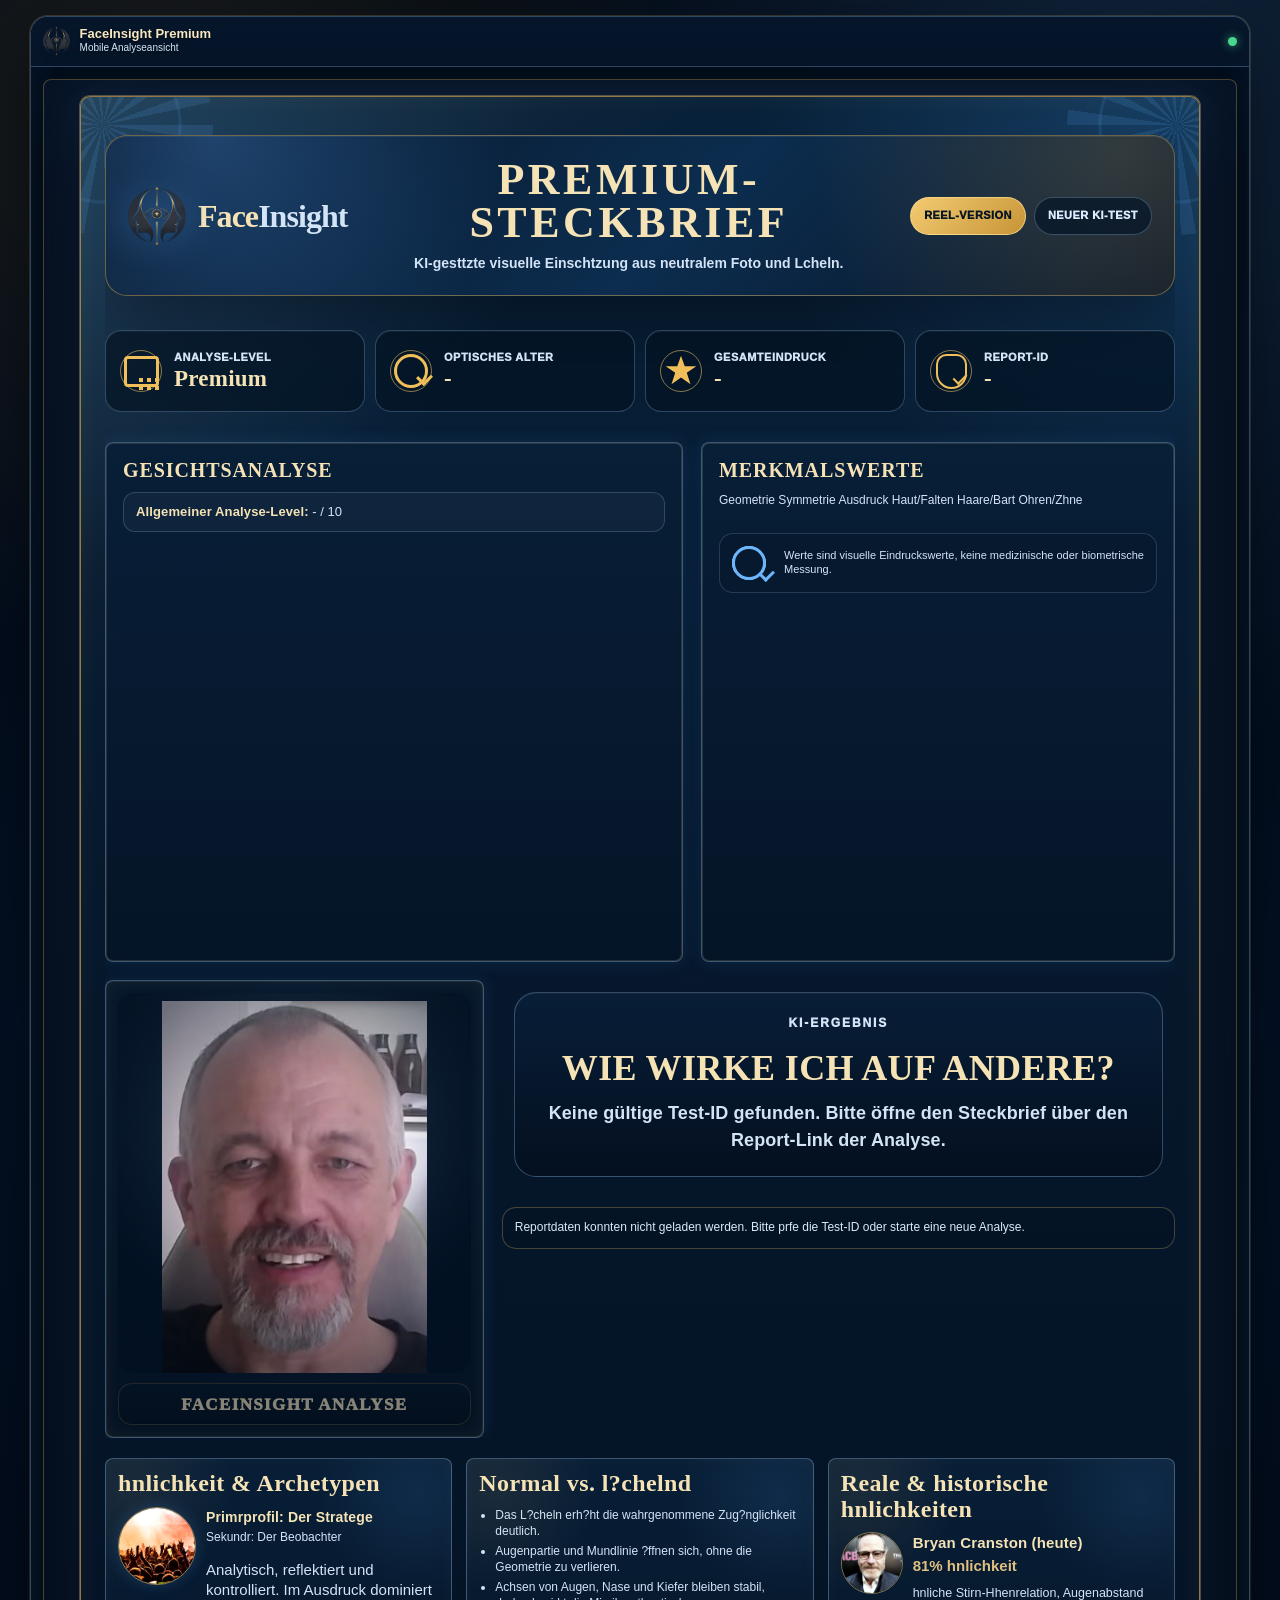
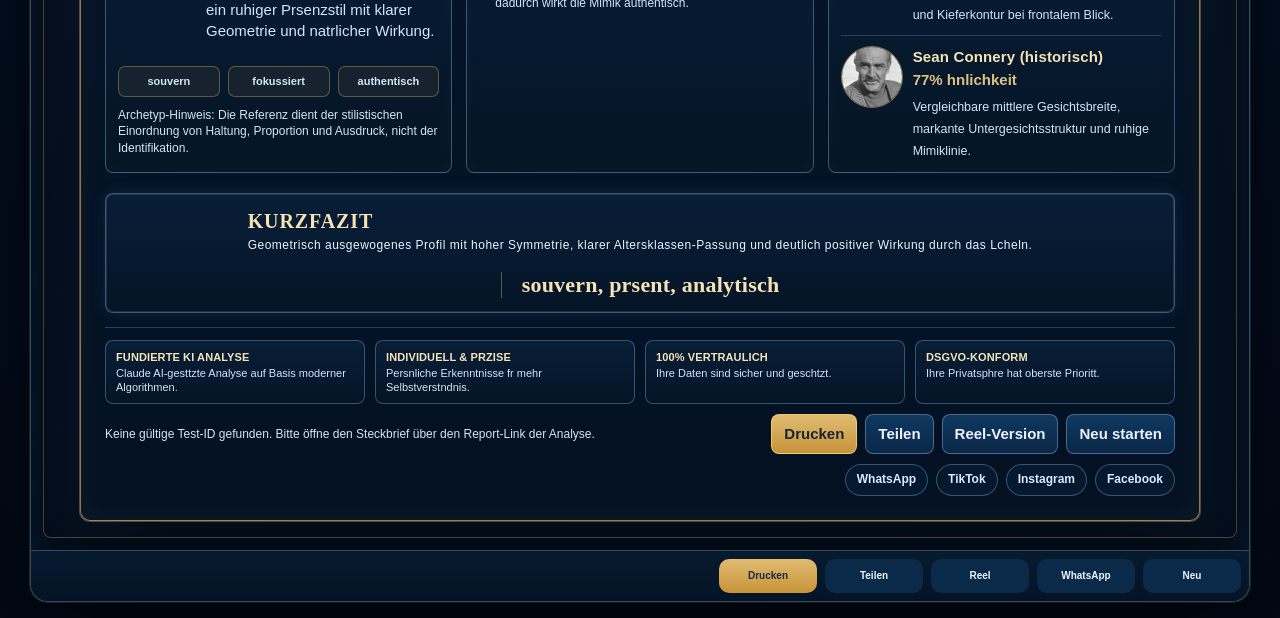
==== commit cb06fc13: "fix: releasepunkt fuer generator und reports" ====
--- a/steckbrief-direkt.html
+++ b/steckbrief-direkt.html
@@ -1187,6 +1187,14 @@
         var archetypeLabel = (report.archetype && report.archetype.label) ? String(report.archetype.label) : "Archetyp";
         var identityTitle = (header.first_name || "Nutzer") + " - " + archetypeLabel;
         text(document.querySelector("[data-title-identity]"), identityTitle);
+        text(
+          document.querySelector(".fi-title-v3 h1"),
+          (header.first_name ? header.first_name + " - " : "") + "Premium-Steckbrief"
+        );
+        text(
+          document.querySelector(".fi-title-v3 p"),
+          "KI-Analyse: " + (header.visual_age_estimate || "optisches Alter offen") + " | Typ: " + (header.overall_type || "wird geladen")
+        );
 
         var photos = meta.photos || {};
                 var portrait = document.querySelector(".fi-portrait-clean img");
@@ -1256,7 +1264,7 @@
 
       async function loadStoredReport(){
         if (!normalizeTid(ref)) {
-          showReportLoadError("Keine gltige Test-ID gefunden. Bitte ffne den Steckbrief ber den Report-Link der Analyse.");
+          showReportLoadError("Keine g\u00fcltige Test-ID gefunden. Bitte \u00f6ffne den Steckbrief \u00fcber den Report-Link der Analyse.");
           return false;
         }
         var url = reportApiBase + "?mode=" + encodeURIComponent(mode) + "&tid=" + encodeURIComponent(ref);
@@ -1271,7 +1279,7 @@
           renderReportData(json.report, json);
           return true;
         } catch (_) {
-          showReportLoadError("Reportdaten konnten nicht geladen werden. Bitte Verbindung prfen und erneut ffnen.");
+          showReportLoadError("Reportdaten konnten nicht geladen werden. Bitte Verbindung pr\u00fcfen und erneut \u00f6ffnen.");
           return false;
         }
       }
@@ -1279,7 +1287,13 @@
       renderStars();
 
       syncReelLinks();
-      loadStoredReport();
+      verifyGuest().then(function(valid){
+        if (mode === "guest" && !valid) {
+          lockGuestView();
+          return;
+        }
+        loadStoredReport();
+      });
 
       var printBtn = document.querySelector("[data-print]");
       if (printBtn) printBtn.addEventListener("click", function(){ window.print(); });
@@ -1330,12 +1344,6 @@
         window.open("https://wa.me/?text=" + encodeURIComponent(shareText + " " + shareUrl), "_blank", "noopener,noreferrer");
       });
 
-      verifyGuest().then(function(valid){
-        if (mode === "guest" && !valid) {
-          lockGuestView();
-        }
-      });
-
       if (mode === "owner" && normalizeTid(ref)) {
         var ownerUrl = "steckbrief-direkt.html?mode=owner&tid=" + encodeURIComponent(ref);
         if (forcedView === "mobile" || forcedView === "desktop") {
--- a/assets/css/faceinsight.css
+++ b/assets/css/faceinsight.css
@@ -26,6 +26,8 @@
 .fi-app{align-items:start;display:grid;gap:14px;grid-template-columns:minmax(236px,286px) minmax(0,1fr);margin:0 auto;max-width:1320px;padding:14px}
 .fi-sidebar,.fi-workspace{background:var(--panel);border:1px solid var(--line);border-radius:8px;box-shadow:var(--shadow)}
 .fi-sidebar{align-self:start;padding:18px;position:sticky;top:14px}
+.fi-sidebar{display:none!important}
+.fi-app{grid-template-columns:1fr!important;max-width:1100px}
 .fi-brand{align-items:center;color:var(--ink);display:flex;gap:10px;text-decoration:none}
 .fi-brand strong{font-family:Georgia,"Times New Roman",serif;font-size:27px;font-weight:500;line-height:1}
 .fi-brand strong span{color:var(--gold)}
@@ -39,6 +41,9 @@
 .fi-sidebar-note{background:#fff7ea;border:1px solid #ead7b7;border-radius:8px;padding:14px}
 .fi-sidebar-note strong{display:block}.fi-sidebar-note p{font-size:14px;margin:4px 0 0}
 .fi-workspace{align-self:start;min-width:0;overflow:hidden}
+.fi-gen-header{border-bottom:1px solid var(--line);padding:14px 18px 18px;text-align:center}
+.fi-gen-header .fi-brand{justify-content:center;margin:0 auto}
+.fi-gen-tagline{color:var(--muted);font-size:13px;line-height:1.35;margin:10px auto 0;max-width:640px}
 .fi-form{margin:0}
 .fi-step{display:none;padding:22px}
 .fi-step.is-active{display:block}
@@ -47,6 +52,35 @@
 .fi-lead{color:var(--muted);font-size:16px;margin:0 0 16px;max-width:820px}
 .fi-consent-grid,.fi-field-grid{display:grid;gap:12px;grid-template-columns:repeat(2,minmax(0,1fr))}
 .fi-choice,.fi-check,.fi-field-grid label{background:#fafbfc;border:1px solid var(--line);border-radius:8px;color:#1c2a36;display:block;font-weight:850;padding:14px}
+.fi-mode-card{
+  margin:0 0 12px;
+}
+.fi-mode-card label{
+  background:#0d1e35;
+  border:1px solid #2d4b70;
+  border-radius:8px;
+  color:#dbe7f5;
+  display:grid;
+  gap:4px;
+  padding:12px;
+}
+.fi-mode-card strong{
+  font-size:14px;
+}
+.fi-mode-card small{
+  color:#a8bad0;
+  font-size:12px;
+  line-height:1.3;
+}
+.fi-mode-card select{
+  background:#081629;
+  border:1px solid #33567f;
+  border-radius:6px;
+  color:#e7f2ff;
+  margin-top:4px;
+  min-height:42px;
+  padding:8px 10px;
+}
 .fi-choice{align-items:flex-start;display:flex;gap:10px}
 .fi-choice small{color:var(--muted);display:block;font-size:13px;font-weight:500;margin-top:3px}
 .fi-check{align-items:flex-start;display:flex;gap:10px;margin-top:12px}
@@ -65,7 +99,12 @@
 .fi-photo-card.is-green{border-color:rgba(31,166,107,.9);box-shadow:0 0 0 2px rgba(31,166,107,.17)}
 .fi-frame{aspect-ratio:4/5;background:#08131e;min-height:360px;overflow:hidden;position:relative}
 .fi-frame video,.fi-frame img{display:none;height:100%;inset:0;position:absolute;width:100%;z-index:1}
-.fi-frame video{object-fit:cover;transform:scaleX(-1)}
+.fi-frame video{
+  background:#08131e;
+  object-fit:contain;
+  object-position:center;
+  transform:scaleX(-1);
+}
 .fi-frame img{background:#08131e;object-fit:contain}
 .fi-photo-card.has-image .fi-frame img,.fi-photo-card.is-live .fi-frame video{display:block}
 .fi-face-ring{border:3px solid var(--red);border-radius:50% 50% 44% 44%;height:61%;left:50%;position:absolute;top:13%;transform:translateX(-50%);transition:border-color .2s,box-shadow .2s;width:58%;z-index:3}
@@ -180,6 +219,105 @@
 .fi-sheet-footer button{background:var(--ink);border:0;border-radius:6px;color:#fff;font-weight:900;min-height:42px;padding:10px 14px}
 .fi-sheet-footer button:first-child{background:var(--gold)}
 
+.fi-cookie-banner{
+  background:rgba(5,18,34,.96);
+  border:1px solid rgba(210,170,86,.58);
+  border-radius:12px;
+  bottom:max(14px, env(safe-area-inset-bottom));
+  box-shadow:0 18px 44px rgba(0,0,0,.5);
+  left:max(14px, env(safe-area-inset-left));
+  max-height:min(58vh, 420px);
+  overflow:auto;
+  -webkit-overflow-scrolling:touch;
+  padding:0;
+  position:fixed;
+  right:max(14px, env(safe-area-inset-right));
+  touch-action:manipulation;
+  z-index:2147483000;
+  pointer-events:auto;
+}
+.fi-cookie-banner-body{
+  display:flex;
+  flex-direction:column;
+  gap:12px;
+  padding:14px 16px 16px;
+}
+.fi-cookie-intro{
+  color:#dfeaf8;
+  font-size:13px;
+  line-height:1.4;
+  margin:0;
+}
+.fi-cookie-intro strong{color:#f0dca0}
+.fi-cookie-list{
+  color:#b9cff0;
+  font-size:13px;
+  line-height:1.4;
+  list-style:none;
+  margin:0;
+  padding:0;
+}
+.fi-cookie-list li{
+  margin:0 0 10px;
+  padding-left:0;
+}
+.fi-cookie-choice-row{margin-bottom:4px!important}
+.fi-cookie-check{
+  align-items:flex-start;
+  cursor:pointer;
+  display:flex;
+  gap:10px;
+  margin:0;
+}
+.fi-cookie-check input{
+  flex-shrink:0;
+  margin-top:3px;
+  min-height:20px;
+  min-width:20px;
+  accent-color:#d2aa56;
+}
+.fi-cookie-check span strong{color:#f0dca0}
+.fi-cookie-actions{
+  display:flex;
+  flex-direction:column-reverse;
+  gap:10px;
+  margin-top:4px;
+}
+.fi-cookie-actions button{
+  border:0;
+  border-radius:10px;
+  font:inherit;
+  font-weight:850;
+  min-height:48px;
+  padding:11px 14px;
+  touch-action:manipulation;
+}
+.fi-cookie-primary{
+  background:linear-gradient(135deg, #d2aa56, #b88d38);
+  color:#0b1422;
+}
+.fi-cookie-secondary{
+  background:rgba(255,255,255,.08);
+  border:1px solid rgba(210,170,86,.42)!important;
+  color:#eaf2fb;
+}
+
+@media (min-width:761px){
+  .fi-cookie-banner{
+    bottom:max(18px, env(safe-area-inset-bottom));
+    left:auto;
+    max-width:448px;
+    right:max(22px, env(safe-area-inset-right));
+  }
+  .fi-cookie-actions{
+    flex-direction:row;
+    flex-wrap:wrap;
+    gap:10px;
+  }
+  .fi-cookie-actions .fi-cookie-primary{flex:1 1 auto;min-width:140px}
+  .fi-cookie-actions .fi-cookie-secondary{flex:1 1 42%;min-width:120px}
+}
+
 @media print{
   @page{margin:8mm;size:A4 portrait}
   body{background:#fff!important}
@@ -202,6 +340,7 @@
 }
 
 @media (max-width:760px){
+  .fi-cookie-banner{bottom:calc(82px + max(12px, env(safe-area-inset-bottom)))}
   .fi-app{padding:10px}
   .fi-step{padding:16px}
   h1{font-size:27px}
@@ -213,6 +352,15 @@
   .fi-countdown{font-size:70px;height:136px;width:136px}
   .fi-nav{background:rgba(255,255,255,.96);bottom:0;box-shadow:0 -12px 28px rgba(16,40,70,.14);margin:0 -16px -16px;padding:12px 16px;position:sticky;z-index:20}
   .fi-nav button{flex:1;min-height:48px}
+  .fi-mode-card label{
+    padding:10px;
+  }
+  .fi-mode-card strong{
+    font-size:13px;
+  }
+  .fi-mode-card small{
+    font-size:11px;
+  }
   .fi-premium-sheet{padding:14px 10px}
   .fi-wordmark{font-size:34px}
   .fi-logo-orb{height:48px;width:48px}
@@ -266,6 +414,10 @@
   border:1px solid rgba(210,170,86,.32);
 }
 
+.fi-gen-header{
+  border-bottom-color:rgba(210,170,86,.28);
+}
+
 .fi-brand,.fi-steps li.is-active,.fi-card-body h2,.fi-sheet-header p{
   color:#f2f7ff;
 }
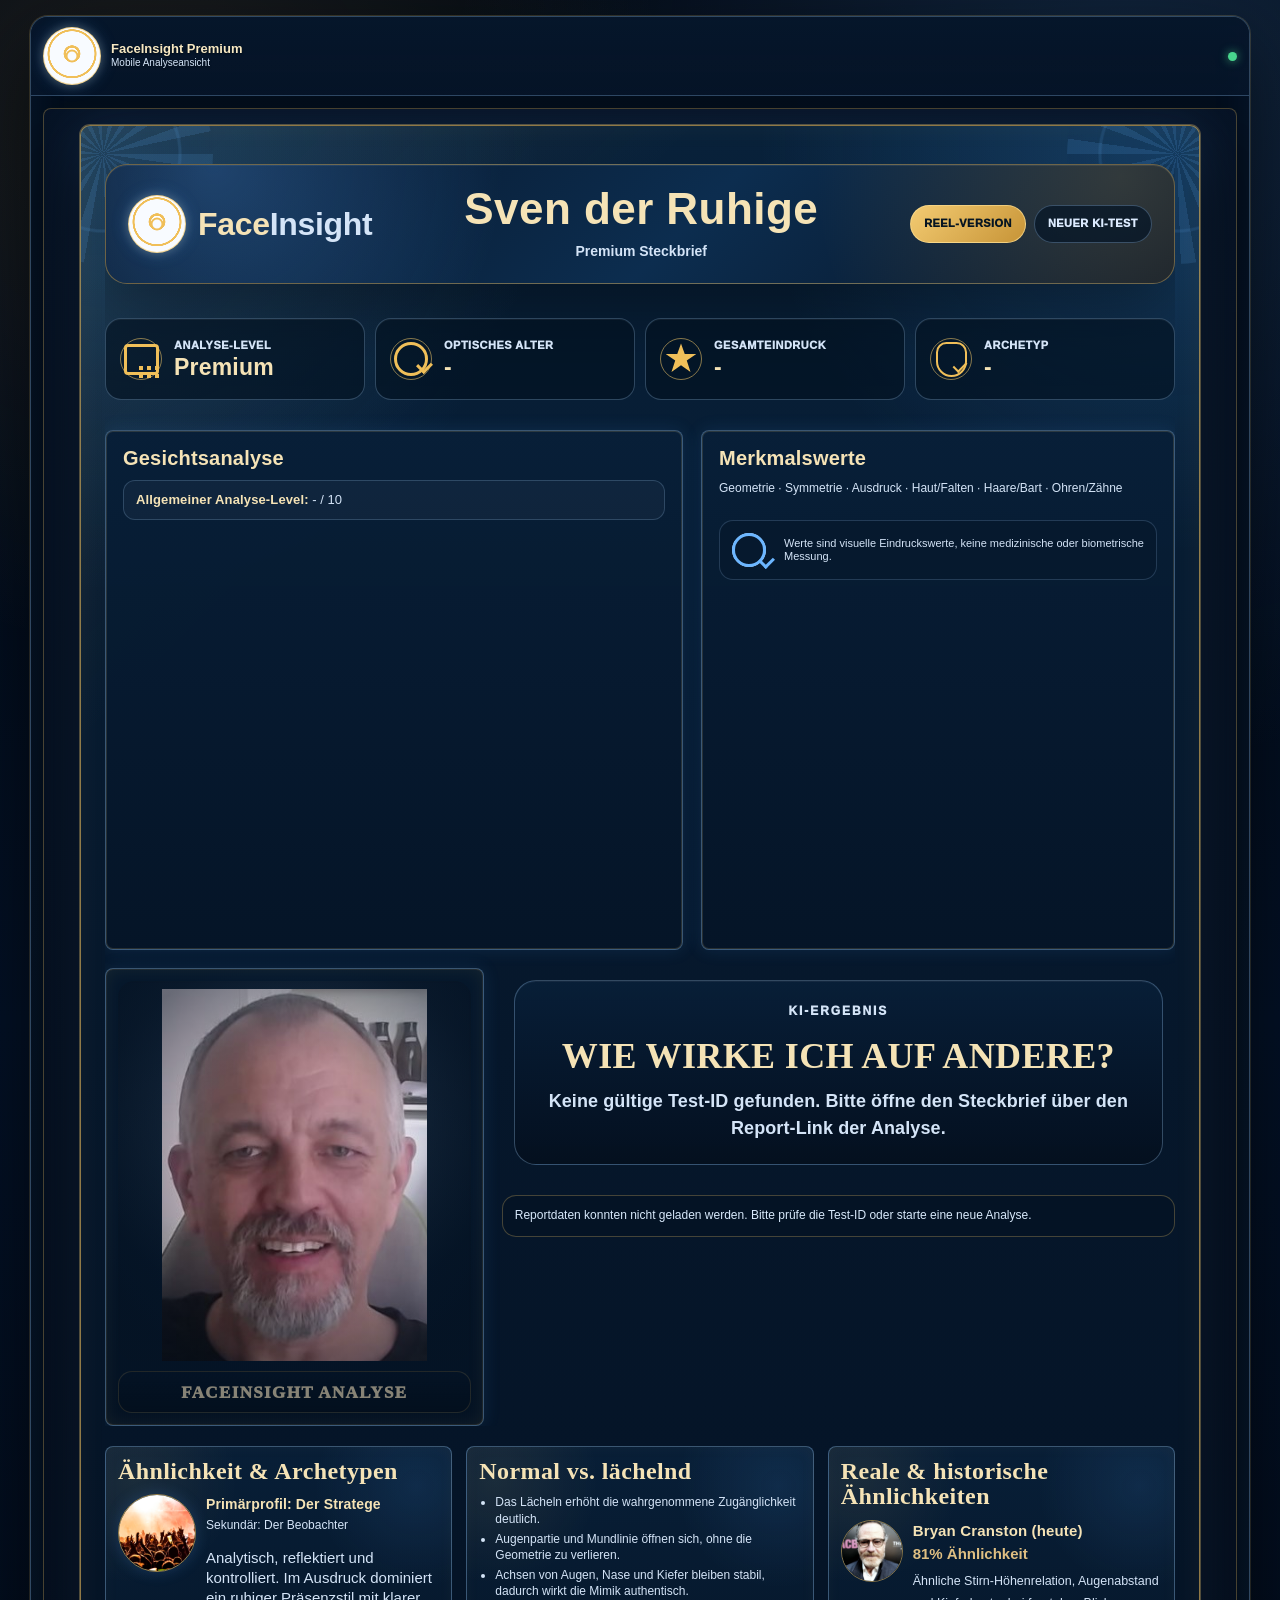
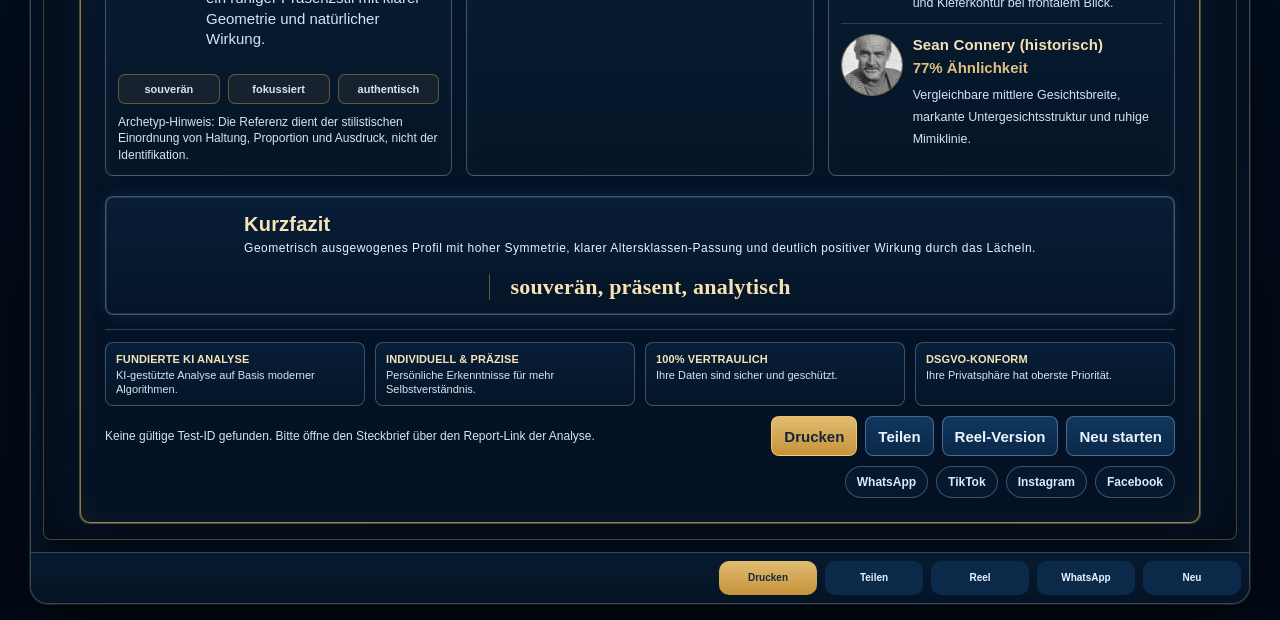
==== commit 9c0c5d75: "fix: steckbrief und ladeflow optimiert" ====
--- a/steckbrief-direkt.html
+++ b/steckbrief-direkt.html
@@ -1,11 +1,11 @@
-<!doctype html>
+﻿<!doctype html>
 <html lang="de">
 <head>
   <meta charset="utf-8">
   <meta name="viewport" content="width=device-width, initial-scale=1">
   <title>FaceInsight Premium Steckbrief - Analyseprofil</title>
   <meta name="robots" content="noindex,nofollow">
-  <link rel="stylesheet" href="assets/css/faceinsight.css?v=20260501-1815">
+  <link rel="stylesheet" href="assets/css/faceinsight.css?v=20260502-2240">
   <style>
     :root{
       --fi-space:14px;
@@ -270,7 +270,7 @@
     }
     .fi-portrait-clean img{
       background:radial-gradient(circle at 50% 30%, rgba(255,255,255,.10), rgba(6,22,40,.88) 70%);
-      filter:saturate(.93) contrast(1.06) brightness(1.03);
+      filter:none;
       height:100%;
       object-fit:contain !important;
       object-position:center 12% !important;
@@ -793,24 +793,35 @@
     .fi-hero-v3{background:linear-gradient(135deg,#071426 0%,#0c2d4f 54%,#071426 100%);border:1px solid rgba(230,190,104,.46);border-radius:22px;box-shadow:inset 0 1px 0 rgba(255,255,255,.08),0 24px 70px rgba(0,0,0,.36);overflow:hidden;padding:22px;position:relative}
     .fi-hero-v3:before{background:radial-gradient(circle at 10% 0%,rgba(79,158,244,.32),transparent 30%),radial-gradient(circle at 95% 10%,rgba(238,196,104,.18),transparent 30%);content:"";inset:0;pointer-events:none;position:absolute}
     .fi-hero-v3-inner{align-items:center;display:grid;gap:18px;grid-template-columns:auto 1fr auto;position:relative;z-index:1}
-    .fi-brand-v3{align-items:center;display:flex;gap:12px;white-space:nowrap}.fi-brand-v3 img{height:58px;width:58px;filter:drop-shadow(0 0 18px rgba(91,174,255,.38))}.fi-brand-v3 strong{color:#fff7df;font-family:Georgia,"Times New Roman",serif;font-size:32px;letter-spacing:-.03em;line-height:1}.fi-brand-v3 span{color:#f0bf59}
-    .fi-title-v3{text-align:center}.fi-title-v3 h1{color:#fff7df;font-family:Georgia,"Times New Roman",serif;font-size:44px;letter-spacing:.08em;line-height:.98;margin:0;text-transform:uppercase}.fi-title-v3 p{color:#d8e9fb;font-size:14px;font-weight:800;margin:9px 0 0}
+    .fi-brand-v3{align-items:center;display:flex;gap:12px;white-space:nowrap}
+    .fi-brand-v3 strong{color:#fff7df;font-family:Aptos,-apple-system,BlinkMacSystemFont,"Segoe UI",Roboto,Arial,sans-serif;font-size:32px;font-weight:900;letter-spacing:-.01em;line-height:1}
+    .fi-brand-v3 span{color:#f0bf59}
+    .fi-logo-orb-v3{
+      background:radial-gradient(circle at 50% 46%,#fff 0 14%,#f0bf59 15% 20%,#f8fbff 21% 54%,#f0bf59 55% 59%,#f8fbff 60%)!important;
+      border:1px solid rgba(241,201,112,.72)!important;
+      box-shadow:0 0 16px rgba(83,161,255,.35), 0 0 10px rgba(241,201,112,.25);
+      display:inline-block;
+      height:58px;
+      width:58px;
+    }
+    .fi-logo-orb-v3:before{
+      background:#f8fbff!important;
+      border:2px solid #f0bf59!important;
+    }
+    .fi-title-v3{text-align:center}.fi-title-v3 h1{color:#fff7df;font-family:Aptos,-apple-system,BlinkMacSystemFont,"Segoe UI",Roboto,Arial,sans-serif;font-size:44px;font-weight:900;letter-spacing:.01em;line-height:1.02;margin:0;text-transform:none}.fi-title-v3 p{color:#d8e9fb;font-size:14px;font-weight:800;margin:9px 0 0}
     .fi-actions-v3{display:flex;flex-wrap:wrap;gap:8px;justify-content:flex-end}.fi-actions-v3 a{align-items:center;background:rgba(6,22,40,.74);border:1px solid rgba(151,190,229,.32);border-radius:999px;color:#dcebff;display:inline-flex;font-size:11px;font-weight:950;letter-spacing:.04em;min-height:38px;padding:10px 13px;text-decoration:none;text-transform:uppercase}.fi-actions-v3 a:first-child{background:linear-gradient(135deg,#f3cb72,#c79437);border-color:rgba(255,226,151,.68);color:#061522}
     .fi-fact-row-v3{display:grid;gap:10px;grid-template-columns:repeat(4,minmax(0,1fr));position:relative;z-index:1}.fi-fact-row-v3 .fi-fact-card{background:rgba(3,17,32,.62);border:1px solid rgba(142,184,226,.30);border-radius:16px;box-shadow:inset 0 1px 0 rgba(255,255,255,.05);display:grid;gap:12px;grid-template-columns:42px 1fr;margin:0;min-height:82px;padding:14px}.fi-fact-row-v3 .fi-icon{border-color:rgba(238,196,104,.56);color:#f0bf59;height:42px;width:42px}.fi-fact-row-v3 span{color:#9ebfe1;font-size:11px;font-weight:950;letter-spacing:.09em;text-transform:uppercase}.fi-fact-row-v3 strong{color:#fff0bf;display:block;font-family:Georgia,"Times New Roman",serif;font-size:20px;line-height:1.06;margin-top:4px;overflow-wrap:anywhere}
     .fi-stage-v3{display:grid;gap:18px;grid-template-columns:minmax(260px,.72fr) minmax(0,1.28fr);align-items:start}
     .fi-main-portrait-v3{background:linear-gradient(180deg,#0a223d,#061525);border:1px solid rgba(238,196,104,.45);border-radius:22px;box-shadow:0 24px 70px rgba(0,0,0,.28);margin:0;overflow:hidden;padding:12px;position:relative}
     .fi-main-portrait-v3:before{background:radial-gradient(circle at 50% 14%,rgba(83,161,255,.2),transparent 38%);content:"";inset:0;pointer-events:none;position:absolute}
     .fi-main-portrait-v3 img{
-      background:
-        radial-gradient(circle at 70% 20%, rgba(120,177,103,.25), transparent 35%),
-        radial-gradient(circle at 18% 18%, rgba(81,129,67,.23), transparent 30%),
-        linear-gradient(145deg, #0a2338, #0c2b1f 48%, #0a223a);
+      background:#071b31;
       border-radius:16px;
       display:block;
       height:380px;
       max-height:43vh;
       object-fit:cover!important;
-      object-position:center 26%!important;
+      object-position:center 18%!important;
       position:relative;
       width:100%
     }
@@ -852,8 +863,27 @@
       background:radial-gradient(circle at 32% 28%, rgba(242,202,114,.26), rgba(9,28,49,.8));
     }
     .fi-analysis-card-v3 .fi-feature-item i::before{content:attr(data-icon)}
+    .fi-profile-tags span{
+      white-space:nowrap;
+      overflow:hidden;
+      text-overflow:ellipsis;
+      line-height:1.1;
+    }
     @media (max-width:1060px){.fi-hero-v3-inner{grid-template-columns:1fr;text-align:center}.fi-brand-v3,.fi-actions-v3{justify-content:center}.fi-fact-row-v3{grid-template-columns:1fr 1fr}.fi-stage-v3,.fi-lens-grid-v3{grid-template-columns:1fr}.fi-main-portrait-v3 img{height:360px;max-height:none}.fi-analysis-card-v3 .fi-analysis-list{grid-template-columns:1fr 1fr}}
-    @media (max-width:620px){.fi-report-top-v3{gap:14px}.fi-hero-v3{border-radius:18px;padding:18px 14px}.fi-title-v3 h1{font-size:30px;letter-spacing:.05em}.fi-title-v3 p{font-size:13px}.fi-brand-v3 strong{font-size:30px}.fi-actions-v3 a{flex:1 1 150px;justify-content:center;text-align:center}.fi-fact-row-v3{grid-template-columns:1fr}.fi-main-portrait-v3{border-radius:18px}.fi-main-portrait-v3 img{height:280px;max-height:none}.fi-impact-v3,.fi-analysis-card-v3,.fi-score-card-v3{border-radius:18px;padding:18px}.fi-impact-v3 h2{font-size:28px}.fi-impact-v3 p{font-size:16px}.fi-analysis-card-v3 .fi-analysis-list{grid-template-columns:1fr}.fi-score-card-v3 .fi-star-score{grid-template-columns:1fr}.fi-score-card-v3 .fi-star-score b{justify-self:start}.fi-mobile-content,.fi-workspace,.fi-premium-sheet{max-width:100%;overflow-x:hidden}}
+    @media (max-width:620px){.fi-report-top-v3{gap:14px}.fi-hero-v3{border-radius:18px;padding:18px 14px}.fi-title-v3 h1{font-size:30px;letter-spacing:.01em}.fi-title-v3 p{font-size:13px}.fi-brand-v3 strong{font-size:30px}.fi-actions-v3 a{flex:1 1 150px;justify-content:center;text-align:center}.fi-fact-row-v3{grid-template-columns:1fr}.fi-main-portrait-v3{border-radius:18px}.fi-main-portrait-v3 img{height:280px;max-height:none}.fi-impact-v3,.fi-analysis-card-v3,.fi-score-card-v3{border-radius:18px;padding:18px}.fi-impact-v3 h2{font-size:28px}.fi-impact-v3 p{font-size:16px}.fi-analysis-card-v3 .fi-analysis-list{grid-template-columns:1fr}.fi-score-card-v3 .fi-star-score{grid-template-columns:1fr}.fi-score-card-v3 .fi-star-score b{justify-self:start}.fi-mobile-content,.fi-workspace,.fi-premium-sheet{max-width:100%;overflow-x:hidden}}
+    @media (max-width:760px){
+      .fi-mobile-content{padding:10px}
+      .fi-custom-main,.fi-deep-grid,.fi-profile-main-grid,.fi-profile-lower-grid{grid-template-columns:1fr!important;gap:12px!important}
+      .fi-premium-profile .fi-report-card,.fi-premium-profile .fi-report-photo{min-height:auto!important}
+      .fi-premium-profile .fi-report-photo img{max-height:360px!important;height:auto!important;object-fit:cover!important}
+      .fi-analysis-list{grid-template-columns:1fr!important;gap:8px!important}
+      .fi-feature-item{grid-template-columns:28px minmax(0,1fr)!important;gap:8px!important}
+      .fi-feature-item strong,.fi-feature-item p{word-break:break-word;overflow-wrap:anywhere}
+      .fi-profile-metric{gap:6px!important}
+      .fi-profile-metric strong{white-space:normal!important;line-height:1.25!important}
+      .fi-star-score{grid-template-columns:1fr auto!important;gap:8px!important}
+      .fi-stars{min-width:0!important}
+    }
 
 
     /* v3 hard overrides: keep the portrait premium-sized even against legacy report image rules. */
@@ -871,7 +901,7 @@
   <div class="fi-mobile-shell">
     <div class="fi-mobile-status" aria-hidden="true"><i></i></div>
     <header class="fi-mobile-header">
-      <img src="assets/img/logo-klein.png" alt="FaceInsight">
+      <span class="fi-logo-orb fi-logo-orb-v3" aria-hidden="true"></span>
       <div>
         <div class="fi-mobile-title">FaceInsight Premium</div>
         <div class="fi-mobile-sub">Mobile Analyseansicht</div>
@@ -884,13 +914,13 @@
         <section class="fi-report-top-v3" aria-label="Premium Steckbrief Oberteil">
           <header class="fi-hero-v3">
             <div class="fi-hero-v3-inner">
-              <div class="fi-brand-v3"><img src="assets/img/logo-klein.png" alt="FaceInsight"><strong>Face<span>Insight</span></strong></div>
+              <div class="fi-brand-v3"><span class="fi-logo-orb fi-logo-orb-v3" aria-hidden="true"></span><strong>Face<span>Insight</span></strong></div>
               <div class="fi-title-v3">
-                <h1>Premium-Steckbrief</h1>
-                <p>KI-gesttzte visuelle Einschtzung aus neutralem Foto und Lcheln.</p>
+                <h1>Sven der Ruhige</h1>
+                <p>Premium Steckbrief</p>
               </div>
               <nav class="fi-actions-v3" aria-label="Report Schnellaktionen">
-                <a href="steckbrief-reel.html" title="Kurze Share-Version ffnen">Reel-Version</a>
+                <a href="steckbrief-reel.html" title="Kurze Share-Version &ouml;ffnen">Reel-Version</a>
                 <a href="index.html">Neuer KI-Test</a>
               </nav>
             </div>
@@ -900,7 +930,7 @@
             <article class="fi-fact-card"><i class="fi-icon fi-icon-calendar" aria-hidden="true"></i><div><span>Analyse-Level</span><strong>Premium</strong></div></article>
             <article class="fi-fact-card"><i class="fi-icon fi-icon-age" aria-hidden="true"></i><div><span>Optisches Alter</span><strong>-</strong></div></article>
             <article class="fi-fact-card"><i class="fi-icon fi-icon-star" aria-hidden="true"></i><div><span>Gesamteindruck</span><strong>-</strong></div></article>
-            <article class="fi-fact-card"><i class="fi-icon fi-icon-shield" aria-hidden="true"></i><div><span>Report-ID</span><strong data-report-id>-</strong></div></article>
+            <article class="fi-fact-card"><i class="fi-icon fi-icon-shield" aria-hidden="true"></i><div><span>Archetyp</span><strong data-report-archetype-short>-</strong></div></article>
           </section>
 
           <section class="fi-lens-grid-v3">
@@ -912,7 +942,7 @@
 
             <section class="fi-report-card fi-score-card fi-profile-score-card fi-score-card-v3">
               <h2>Merkmalswerte</h2>
-              <small class="fi-score-scale">Geometrie  Symmetrie  Ausdruck  Haut/Falten  Haare/Bart  Ohren/Zhne</small>
+              <small class="fi-score-scale">Geometrie &middot; Symmetrie &middot; Ausdruck &middot; Haut/Falten &middot; Haare/Bart &middot; Ohren/Z&auml;hne</small>
               <div class="fi-profile-metrics fi-profile-metrics-v3"></div>
               <footer>
                 <i class="fi-icon fi-icon-age" aria-hidden="true"></i>
@@ -940,43 +970,43 @@
 
         <section class="fi-deep-grid">
           <section class="fi-mini-card">
-            <h3>hnlichkeit &amp; Archetypen</h3>
+            <h3>&Auml;hnlichkeit &amp; Archetypen</h3>
             <div class="fi-archetype-hero">
               <img alt="Archetypische Referenz" src="assets/img/archetype-modern.jpg">
               <div>
-                <strong>Primrprofil: Der Stratege</strong>
-                <small>Sekundr: Der Beobachter</small>
-                <p>Analytisch, reflektiert und kontrolliert. Im Ausdruck dominiert ein ruhiger Prsenzstil mit klarer Geometrie und natrlicher Wirkung.</p>
+                <strong>Prim&auml;rprofil: Der Stratege</strong>
+                <small>Sekund&auml;r: Der Beobachter</small>
+                <p>Analytisch, reflektiert und kontrolliert. Im Ausdruck dominiert ein ruhiger Pr&auml;senzstil mit klarer Geometrie und nat&uuml;rlicher Wirkung.</p>
               </div>
             </div>
-            <div class="fi-profile-tags"><span>souvern</span><span>fokussiert</span><span>authentisch</span></div>
+            <div class="fi-profile-tags"><span>souver&auml;n</span><span>fokussiert</span><span>authentisch</span></div>
             <p style="margin:10px 0 0;font-size:12px">Archetyp-Hinweis: Die Referenz dient der stilistischen Einordnung von Haltung, Proportion und Ausdruck, nicht der Identifikation.</p>
           </section>
 
           <section class="fi-mini-card">
-            <h3>Normal vs. l?chelnd</h3>
+            <h3>Normal vs. l&auml;chelnd</h3>
             <ul class="fi-compare-points">
-              <li>Das L?cheln erh?ht die wahrgenommene Zug?nglichkeit deutlich.</li>
-              <li>Augenpartie und Mundlinie ?ffnen sich, ohne die Geometrie zu verlieren.</li>
+              <li>Das L&auml;cheln erh&ouml;ht die wahrgenommene Zug&auml;nglichkeit deutlich.</li>
+              <li>Augenpartie und Mundlinie &ouml;ffnen sich, ohne die Geometrie zu verlieren.</li>
               <li>Achsen von Augen, Nase und Kiefer bleiben stabil, dadurch wirkt die Mimik authentisch.</li>
             </ul>
           </section>
 
           <section class="fi-mini-card">
-            <h3>Reale &amp; historische hnlichkeiten</h3>
+            <h3>Reale &amp; historische &Auml;hnlichkeiten</h3>
             <article class="fi-sim-person">
               <img alt="Bryan Cranston" src="assets/img/bryan-cranston.jpg">
               <div>
                 <strong>Bryan Cranston (heute)</strong>
-                <b>81% hnlichkeit</b>
-                <small>hnliche Stirn-Hhenrelation, Augenabstand und Kieferkontur bei frontalem Blick.</small>
+                <b>81% &Auml;hnlichkeit</b>
+                <small>&Auml;hnliche Stirn-H&ouml;henrelation, Augenabstand und Kieferkontur bei frontalem Blick.</small>
               </div>
             </article>
             <article class="fi-sim-person">
               <img alt="Sean Connery" src="assets/img/sean-connery.jpg">
               <div>
                 <strong>Sean Connery (historisch)</strong>
-                <b>77% hnlichkeit</b>
+                <b>77% &Auml;hnlichkeit</b>
                 <small>Vergleichbare mittlere Gesichtsbreite, markante Untergesichtsstruktur und ruhige Mimiklinie.</small>
               </div>
             </article>
@@ -987,24 +1017,24 @@
           <div class="fi-final-icon" aria-hidden="true"></div>
           <div>
             <h2>Kurzfazit</h2>
-            <p>Geometrisch ausgewogenes Profil mit hoher Symmetrie, klarer Altersklassen-Passung und deutlich positiver Wirkung durch das Lcheln.</p>
+            <p>Geometrisch ausgewogenes Profil mit hoher Symmetrie, klarer Altersklassen-Passung und deutlich positiver Wirkung durch das L&auml;cheln.</p>
           </div>
-          <strong>souvern, prsent, analytisch</strong>
+          <strong>souver&auml;n, pr&auml;sent, analytisch</strong>
         </section>
 
         <footer class="fi-custom-footer" aria-label="Report Footer">
           <div class="fi-footer-trust">
-            <span><strong>Fundierte KI Analyse</strong><small>Claude AI-gesttzte Analyse auf Basis moderner Algorithmen.</small></span>
-            <span><strong>Individuell &amp; przise</strong><small>Persnliche Erkenntnisse fr mehr Selbstverstndnis.</small></span>
-            <span><strong>100% vertraulich</strong><small>Ihre Daten sind sicher und geschtzt.</small></span>
-            <span><strong>DSGVO-konform</strong><small>Ihre Privatsphre hat oberste Prioritt.</small></span>
+            <span><strong>Fundierte KI Analyse</strong><small>KI-gest&uuml;tzte Analyse auf Basis moderner Algorithmen.</small></span>
+            <span><strong>Individuell &amp; pr&auml;zise</strong><small>Pers&ouml;nliche Erkenntnisse f&uuml;r mehr Selbstverst&auml;ndnis.</small></span>
+            <span><strong>100% vertraulich</strong><small>Ihre Daten sind sicher und gesch&uuml;tzt.</small></span>
+            <span><strong>DSGVO-konform</strong><small>Ihre Privatsph&auml;re hat oberste Priorit&auml;t.</small></span>
           </div>
           <div class="fi-footer-row">
-            <p>Hinweis: visuelle Einschtzung anhand von Fotos. hnlichkeitswerte sind Unterhaltung, keine Identifikation, keine Verwandtschaftsaussage und keine medizinische Analyse.<br>Test-ID: -</p>
+            <p>Hinweis: visuelle Einsch&auml;tzung anhand von Fotos. &Auml;hnlichkeitswerte sind Unterhaltung, keine Identifikation, keine Verwandtschaftsaussage und keine medizinische Analyse.<br>Test-ID: -</p>
             <div class="fi-footer-actions">
               <button type="button" data-print>Drucken</button>
               <a href="#" data-share-native>Teilen</a>
-              <a href="steckbrief-reel.html" title="Kurze Share-Version ffnen">Reel-Version</a>
+              <a href="steckbrief-reel.html" title="Kurze Share-Version &ouml;ffnen">Reel-Version</a>
               <a href="steckbrief-direkt.html">Neu starten</a>
             </div>
           </div>
@@ -1090,7 +1120,7 @@
           '<section class="fi-report-card" style="padding:18px">',
           '<h2>Test-ID: ' + ref + '</h2>',
           '<p>Bitte einen neuen Gast-Link aus dem Owner-Modus erzeugen und erneut teilen.</p>',
-          '<div class="fi-footer-actions" style="justify-content:flex-start; margin-top:10px"><a href="steckbrief-direkt.html">Zur Steckbrief-Startseite</a><a href="steckbrief-reel.html">Reel ffnen</a></div>',
+          '<div class="fi-footer-actions" style="justify-content:flex-start; margin-top:10px"><a href="steckbrief-direkt.html">Zur Steckbrief-Startseite</a><a href="steckbrief-reel.html">Reel öffnen</a></div>',
           '</section>',
           '</article>',
           '</section>'
@@ -1136,13 +1166,25 @@
         return issued || fallbackGuestUrl();
       }
 
+      function fixText(value){
+        return String(value == null ? "" : value)
+          .replace(/Ã¤/g, "\u00E4").replace(/Ã¶/g, "\u00F6").replace(/Ã¼/g, "\u00FC")
+          .replace(/Ã„/g, "\u00C4").replace(/Ã–/g, "\u00D6").replace(/Ãœ/g, "\u00DC")
+          .replace(/ÃŸ/g, "\u00DF")
+          .replace(/Einschtzung/g, "Einsch\u00E4tzung")
+          .replace(/hnlichkeit/g, "\u00C4hnlichkeit")
+          .replace(/Lcheln/g, "L\u00E4cheln")
+          .replace(/Prsenz/g, "Pr\u00E4senz")
+          .replace(/prsent/g, "pr\u00E4sent");
+      }
+
       function text(node, value){
-        if (node && value !== undefined && value !== null && String(value).trim() !== "") node.textContent = value;
+        if (node && value !== undefined && value !== null && String(value).trim() !== "") node.textContent = fixText(value);
       }
 
       function showReportLoadError(message){
         text(document.querySelector(".fi-impact-analysis p"), message);
-        text(document.querySelector("[data-confidence-note]"), "Reportdaten konnten nicht geladen werden. Bitte prfe die Test-ID oder starte eine neue Analyse.");
+        text(document.querySelector("[data-confidence-note]"), "Reportdaten konnten nicht geladen werden. Bitte prüfe die Test-ID oder starte eine neue Analyse.");
         var footer = document.querySelector(".fi-footer-row p");
         if (footer) footer.textContent = message;
       }
@@ -1175,30 +1217,25 @@
         if (!report) return;
         var header = report.report_header || {};
         var reportId = meta.test_id || ref || "-";
+        var archetypeLabel = (report.archetype && report.archetype.label) ? String(report.archetype.label) : "der Ruhige";
         var level = (meta.product_type || header.product_type || "Premium").toString();
         var factValues = document.querySelectorAll(".fi-profile-facts .fi-fact-card strong");
         text(factValues[0], level.charAt(0).toUpperCase() + level.slice(1));
         text(factValues[1], header.visual_age_estimate || "-");
         text(factValues[2], header.overall_type || report.share_profile || "-");
-        text(factValues[3], reportId);
+        text(factValues[3], archetypeLabel);
         text(document.querySelector("[data-report-id]"), reportId);
         text(document.querySelector("[data-report-level]"), level.charAt(0).toUpperCase() + level.slice(1));
         text(document.querySelector(".fi-impact-analysis p"), report.impact || "");
-        var archetypeLabel = (report.archetype && report.archetype.label) ? String(report.archetype.label) : "Archetyp";
-        var identityTitle = (header.first_name || "Nutzer") + " - " + archetypeLabel;
+        var identityTitle = (header.first_name || "Nutzer") + " " + archetypeLabel;
         text(document.querySelector("[data-title-identity]"), identityTitle);
-        text(
-          document.querySelector(".fi-title-v3 h1"),
-          (header.first_name ? header.first_name + " - " : "") + "Premium-Steckbrief"
-        );
-        text(
-          document.querySelector(".fi-title-v3 p"),
-          "KI-Analyse: " + (header.visual_age_estimate || "optisches Alter offen") + " | Typ: " + (header.overall_type || "wird geladen")
-        );
+        text(document.querySelector(".fi-title-v3 h1"), identityTitle);
+        text(document.querySelector(".fi-title-v3 p"), "Premium Steckbrief");
+        text(document.querySelector("[data-report-archetype-short]"), archetypeLabel);
 
         var photos = meta.photos || {};
-                var portrait = document.querySelector(".fi-portrait-clean img");
-        var portraitImage = (report.visual_asset && report.visual_asset.premium_portrait_image) || photos.smile || photos.neutral;
+        var portrait = document.querySelector(".fi-portrait-clean img");
+        var portraitImage = photos.smile || photos.neutral || (report.visual_asset && report.visual_asset.premium_portrait_image);
         if (portrait && portraitImage) portrait.src = portraitImage;
         var date = meta.created_at ? new Date(meta.created_at).toLocaleDateString("de-DE") : new Date().toLocaleDateString("de-DE");
         text(document.querySelector(".fi-portrait-clean figcaption"), (header.first_name || "FaceInsight") + "  Analyse vom " + date);
@@ -1209,19 +1246,26 @@
 
         var observations = Array.isArray(report.observations) ? report.observations.slice(0, 12) : [];
         var iconForArea = function(area){
-          var key = String(area || "").toLowerCase();
-          if (key.indexOf("auge") >= 0) return "&#9679;";
-          if (key.indexOf("nase") >= 0) return "&#9679;";
-          if (key.indexOf("mund") >= 0 || key.indexOf("lipp") >= 0 || key.indexOf("zahn") >= 0) return "&#9679;";
-          if (key.indexOf("haut") >= 0 || key.indexOf("falte") >= 0) return "&#9679;";
-          if (key.indexOf("haar") >= 0 || key.indexOf("bart") >= 0) return "&#9679;";
-          if (key.indexOf("ohr") >= 0) return "&#9679;";
-          return "&#9679;";
-        };
-        var obsTarget = document.querySelector(".fi-analysis-list");
+  var key = String(area || "").toLowerCase();
+  if (key.indexOf("auge") >= 0) return "\u25C9";
+  if (key.indexOf("nase") >= 0) return "\u25B2";
+  if (key.indexOf("mund") >= 0 || key.indexOf("lipp") >= 0 || key.indexOf("zahn") >= 0) return "\u25C6";
+  if (key.indexOf("haut") >= 0 || key.indexOf("falte") >= 0) return "\u25CC";
+  if (key.indexOf("haar") >= 0 || key.indexOf("bart") >= 0) return "\u2726";
+  if (key.indexOf("ohr") >= 0) return "\u2B22";
+  return "\u25CF";
+};
+var cleanAreaLabel = function(area){
+  return String(area || "")
+    .replace(/&#\d+;?/g, "")
+    .replace(/&[a-z]+;/gi, "")
+    .replace(/^[^A-Za-z0-9]+/, "")
+    .trim() || "Analyse";
+};
+var obsTarget = document.querySelector(".fi-analysis-list");
         if (obsTarget && observations.length) {
           obsTarget.innerHTML = observations.map(function(item){
-            var area = item.area || "Analyse";
+            var area = cleanAreaLabel(item.area || "Analyse");
             return '<article class="fi-feature-item"><i data-icon="' + escapeHtml(iconForArea(area)) + '"></i><div><strong>' + escapeHtml(area) + '</strong><p>' + escapeHtml(item.finding || "") + '</p></div></article>';
           }).join("");
         }
@@ -1238,7 +1282,10 @@
         var archetypeCard = document.querySelector(".fi-archetype-hero");
         if (archetypeCard) {
           var aImg = archetypeCard.querySelector("img");
-          if (aImg && archetype.image_url) aImg.src = archetype.image_url;
+          if (aImg) {
+            aImg.onerror = function(){ this.onerror = null; this.src = "assets/img/archetype-modern.jpg"; };
+            aImg.src = archetype.image_url || "assets/img/archetype-modern.jpg";
+          }
           text(archetypeCard.querySelector("strong"), archetype.label || "Archetyp");
           text(archetypeCard.querySelector("p"), archetype.description || "");
         }
@@ -1251,14 +1298,14 @@
           var img = card.querySelector("img");
           if (img && item.image_url) img.src = item.image_url;
           text(card.querySelector("strong"), item.label || "Referenz");
-          text(card.querySelector("b"), Math.round(Number(item.percent || 0)) + "% hnlichkeit");
+          text(card.querySelector("b"), Math.max(50, Math.round(Number(item.percent || 0))) + "% Ähnlichkeit");
           text(card.querySelector("small"), item.note || "");
         });
 
         text(document.querySelector(".fi-profile-final p"), report.critical || report.share_profile || "");
         text(document.querySelector(".fi-profile-final strong"), header.overall_type || "");
         var footer = document.querySelector(".fi-footer-row p");
-        if (footer) footer.innerHTML = escapeHtml(report.legal_note || "Visuelle Einschtzung anhand von Fotos.").replace(/\n/g, "<br>") + "<br>Test-ID: " + escapeHtml(meta.test_id || ref);
+        if (footer) footer.innerHTML = escapeHtml(fixText(report.legal_note || "Visuelle Einschätzung anhand von Fotos.")).replace(/\n/g, "<br>") + "<br>Test-ID: " + escapeHtml(meta.test_id || ref);
         renderStars();
       }
 
@@ -1273,7 +1320,7 @@
           var res = await fetch(url, { credentials: "same-origin" });
           var json = await res.json().catch(function(){ return null; });
           if (!res.ok || !json || !json.success || !json.report) {
-            showReportLoadError((json && json.message) || "Report nicht gefunden. Bitte prfe die Test-ID.");
+            showReportLoadError((json && json.message) || "Report nicht gefunden. Bitte prüfe die Test-ID.");
             return false;
           }
           renderReportData(json.report, json);
@@ -1355,3 +1402,4 @@
   </script>
 </body>
 </html>
+
--- a/assets/css/faceinsight.css
+++ b/assets/css/faceinsight.css
@@ -235,7 +235,9 @@
   touch-action:manipulation;
   z-index:2147483000;
   pointer-events:auto;
-}
+  overscroll-behavior:contain;
+}
+.fi-cookie-banner[hidden]{display:none!important}
 .fi-cookie-banner-body{
   display:flex;
   flex-direction:column;
@@ -341,6 +343,7 @@
 
 @media (max-width:760px){
   .fi-cookie-banner{bottom:calc(82px + max(12px, env(safe-area-inset-bottom)))}
+  body.fi-cookie-open .fi-nav{pointer-events:none}
   .fi-app{padding:10px}
   .fi-step{padding:16px}
   h1{font-size:27px}
@@ -513,6 +516,49 @@
   border-color:#34537c;
   color:#dce9f9;
 }
+.fi-loading h1{
+  color:#f3deb0!important;
+  font-family:Aptos,-apple-system,BlinkMacSystemFont,"Segoe UI",Roboto,Arial,sans-serif!important;
+  font-weight:800;
+  letter-spacing:.2px;
+  text-shadow:0 0 14px rgba(210,170,86,.25);
+}
+.fi-loading .fi-kicker{color:#9bc4ee!important}
+.fi-loading [data-loading-copy]{color:#e9f3ff;min-height:1.4em}
+.fi-loading-game{
+  align-items:center;
+  display:grid;
+  gap:8px;
+  grid-template-columns:1fr auto auto;
+  margin-top:12px;
+  padding:10px 12px;
+  border:1px solid rgba(210,170,86,.38);
+  border-radius:10px;
+  background:rgba(8,24,43,.76);
+}
+.fi-loading-game span{
+  color:#d6e8fb;
+  font-size:12px;
+  font-weight:700;
+}
+.fi-loading-game button{
+  border:1px solid rgba(210,170,86,.64);
+  border-radius:999px;
+  width:44px;
+  height:44px;
+  min-height:44px;
+  background:linear-gradient(135deg,#f3cb72,#c79437);
+  color:#132339;
+  font-size:22px;
+  line-height:1;
+  box-shadow:0 0 12px rgba(241,201,112,.35);
+}
+.fi-loading-game small{
+  color:#f6e0ac;
+  font-weight:800;
+  min-width:58px;
+  text-align:right;
+}
 
 .fi-premium-sheet{
   background:
@@ -532,6 +578,16 @@
 .fi-wordmark,.fi-sheet-header h1,.fi-sheet-header p,
 .fi-report-card h2,.fi-fact-card strong,.fi-premium-score b{
   color:#f2e3b6;
+}
+.fi-premium-profile .fi-sheet-header h1,
+.fi-premium-profile .fi-report-card h2,
+.fi-premium-profile .fi-fact-card strong,
+.fi-premium-profile .fi-star-score b,
+.fi-premium-profile .fi-wordmark{
+  font-family:Aptos,-apple-system,BlinkMacSystemFont,"Segoe UI",Roboto,Arial,sans-serif!important;
+  letter-spacing:.2px!important;
+  font-weight:800!important;
+  text-transform:none!important;
 }
 
 .fi-sheet-header h1{
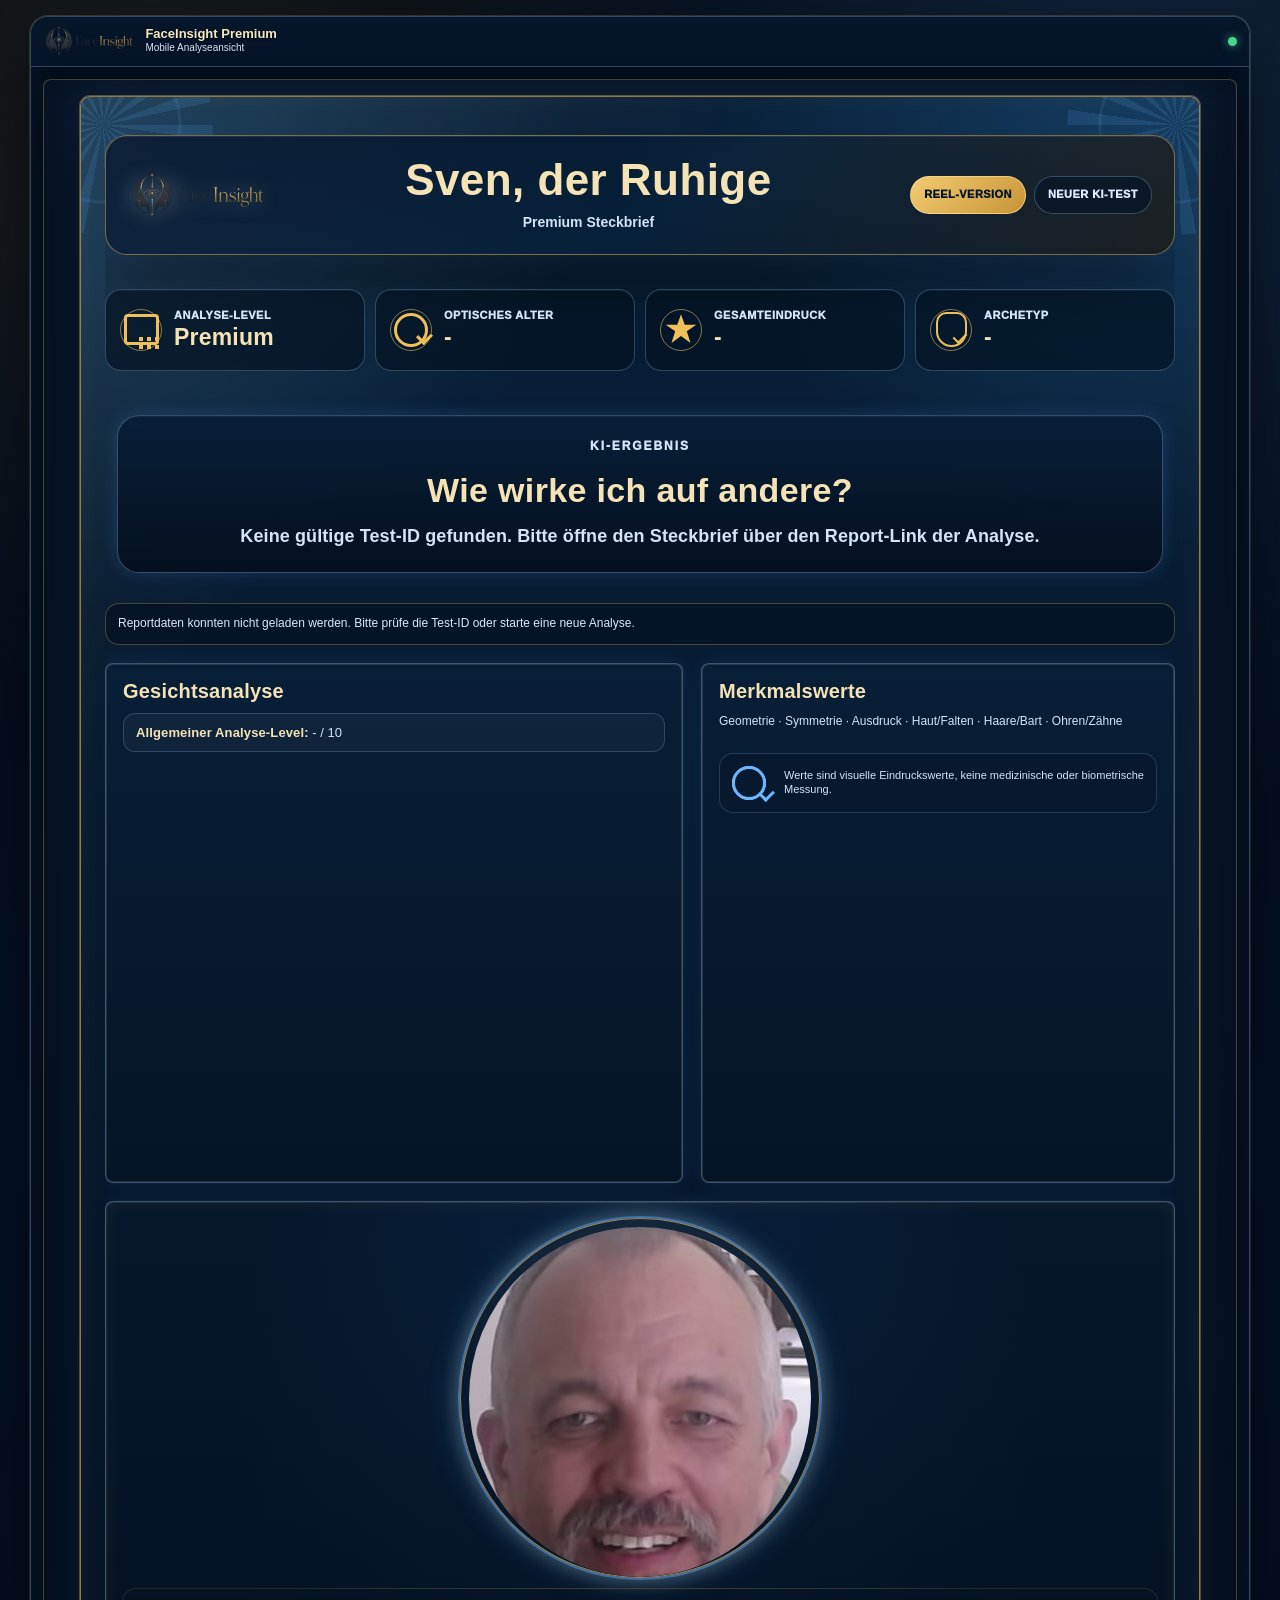
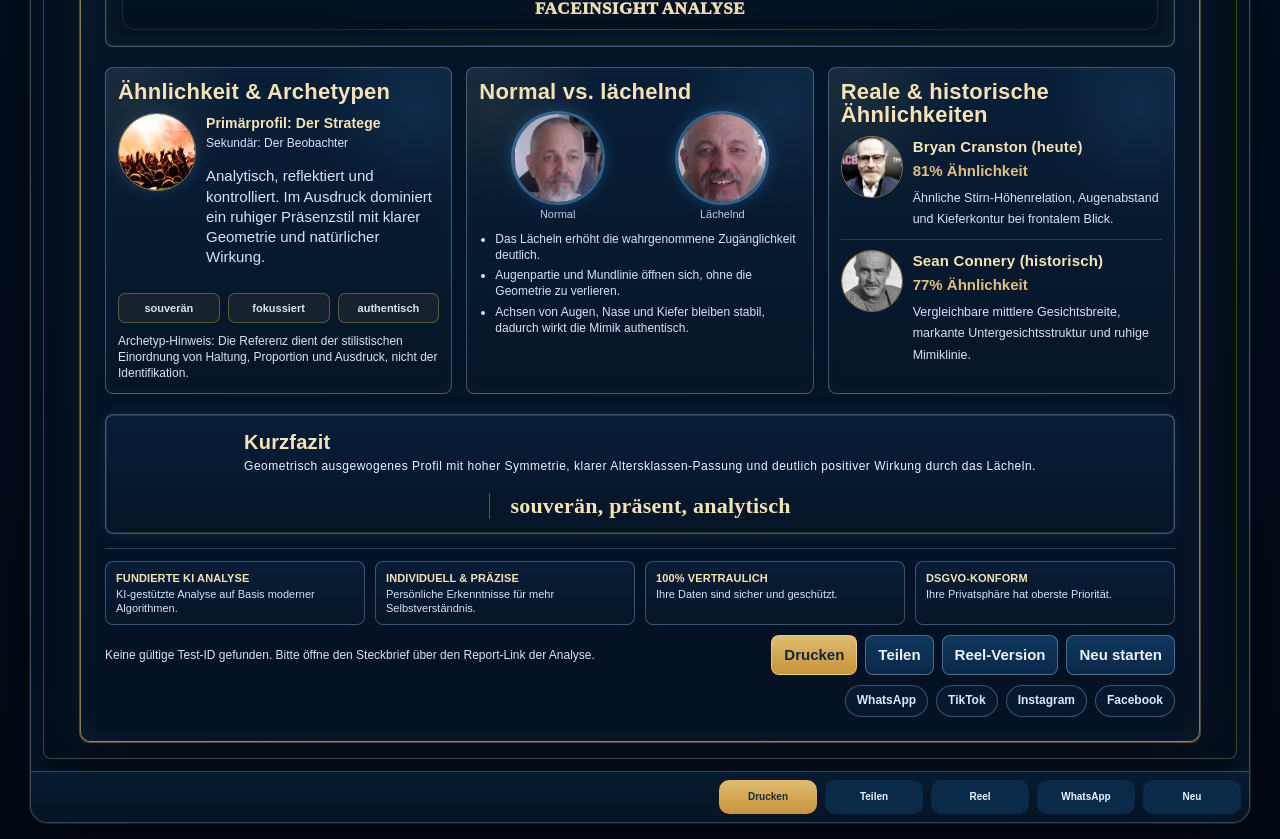
==== commit 18699953: "style: steckbrief und reel layout verbessert" ====
--- a/steckbrief-direkt.html
+++ b/steckbrief-direkt.html
@@ -432,10 +432,11 @@
     .fi-mini-card h3{
       margin:0 0 10px;
       color:var(--fi-text-gold);
-      font-family:Georgia,"Times New Roman",serif;
-      font-size:24px;
+      font-family:Aptos,-apple-system,BlinkMacSystemFont,"Segoe UI",Roboto,Arial,sans-serif;
+      font-size:22px;
+      font-weight:900;
       line-height:1.05;
-      letter-spacing:.4px;
+      letter-spacing:.01em;
     }
     .fi-mini-card p,
     .fi-mini-card small{
@@ -520,6 +521,7 @@
       line-height:1.35;
     }
     .fi-compare-points li{margin-bottom:4px}
+    .fi-test-id{display:inline-block;font-size:11px;letter-spacing:.02em;opacity:.84}
 
     .fi-sim-person{
       display:grid;
@@ -787,47 +789,40 @@
     @media (max-width:620px){.fi-hero-v2{padding:14px}.fi-hero-title-v2 h1{font-size:28px;letter-spacing:.04em}.fi-hero-logo-v2{justify-content:center}.fi-report-top-v2 .fi-top-report-actions{justify-content:center}.fi-report-top-v2 .fi-top-report-actions a{flex:1 1 150px;font-size:11px;justify-content:center;min-width:0;text-align:center;white-space:normal}.fi-fact-row-v2{grid-template-columns:1fr}.fi-photo-suite-v2{grid-template-columns:1fr}.fi-shot-card-v2 img{height:220px}.fi-shot-main-v2 img{height:300px}.fi-impact-analysis-v2 h2{font-size:24px}.fi-impact-analysis-v2 p{font-size:15px}}
 
 
-    /* Premium report top v3: calmer editorial layout, less dashboard noise. */
+    /* Premium report top v3: calmer editorial layout, darker marine + controlled gold glow. */
     .fi-report-top-v3,.fi-report-top-v3 *{box-sizing:border-box;min-width:0}
     .fi-report-top-v3{display:grid;gap:18px;margin:0 0 18px;color:#edf6ff;overflow:hidden}
-    .fi-hero-v3{background:linear-gradient(135deg,#071426 0%,#0c2d4f 54%,#071426 100%);border:1px solid rgba(230,190,104,.46);border-radius:22px;box-shadow:inset 0 1px 0 rgba(255,255,255,.08),0 24px 70px rgba(0,0,0,.36);overflow:hidden;padding:22px;position:relative}
-    .fi-hero-v3:before{background:radial-gradient(circle at 10% 0%,rgba(79,158,244,.32),transparent 30%),radial-gradient(circle at 95% 10%,rgba(238,196,104,.18),transparent 30%);content:"";inset:0;pointer-events:none;position:absolute}
+    .fi-hero-v3{background:linear-gradient(145deg,#05101f 0%,#06203a 54%,#040d1a 100%);border:1px solid rgba(230,190,104,.52);border-radius:22px;box-shadow:inset 0 1px 0 rgba(255,255,255,.08),0 24px 70px rgba(0,0,0,.5),0 0 26px rgba(83,161,255,.24);overflow:hidden;padding:22px;position:relative}
+    .fi-hero-v3:before{background:linear-gradient(90deg,rgba(75,152,236,.12),transparent 48%,rgba(238,196,104,.10));content:"";inset:0;pointer-events:none;position:absolute}
     .fi-hero-v3-inner{align-items:center;display:grid;gap:18px;grid-template-columns:auto 1fr auto;position:relative;z-index:1}
     .fi-brand-v3{align-items:center;display:flex;gap:12px;white-space:nowrap}
+    .fi-brand-v3 img{height:42px;max-width:230px;object-fit:contain;filter:drop-shadow(0 0 10px rgba(83,161,255,.28)) drop-shadow(0 0 12px rgba(241,201,112,.24))}
     .fi-brand-v3 strong{color:#fff7df;font-family:Aptos,-apple-system,BlinkMacSystemFont,"Segoe UI",Roboto,Arial,sans-serif;font-size:32px;font-weight:900;letter-spacing:-.01em;line-height:1}
     .fi-brand-v3 span{color:#f0bf59}
-    .fi-logo-orb-v3{
-      background:radial-gradient(circle at 50% 46%,#fff 0 14%,#f0bf59 15% 20%,#f8fbff 21% 54%,#f0bf59 55% 59%,#f8fbff 60%)!important;
-      border:1px solid rgba(241,201,112,.72)!important;
-      box-shadow:0 0 16px rgba(83,161,255,.35), 0 0 10px rgba(241,201,112,.25);
-      display:inline-block;
-      height:58px;
-      width:58px;
-    }
-    .fi-logo-orb-v3:before{
-      background:#f8fbff!important;
-      border:2px solid #f0bf59!important;
-    }
+    .fi-logo-orb-v3{display:none!important}
     .fi-title-v3{text-align:center}.fi-title-v3 h1{color:#fff7df;font-family:Aptos,-apple-system,BlinkMacSystemFont,"Segoe UI",Roboto,Arial,sans-serif;font-size:44px;font-weight:900;letter-spacing:.01em;line-height:1.02;margin:0;text-transform:none}.fi-title-v3 p{color:#d8e9fb;font-size:14px;font-weight:800;margin:9px 0 0}
     .fi-actions-v3{display:flex;flex-wrap:wrap;gap:8px;justify-content:flex-end}.fi-actions-v3 a{align-items:center;background:rgba(6,22,40,.74);border:1px solid rgba(151,190,229,.32);border-radius:999px;color:#dcebff;display:inline-flex;font-size:11px;font-weight:950;letter-spacing:.04em;min-height:38px;padding:10px 13px;text-decoration:none;text-transform:uppercase}.fi-actions-v3 a:first-child{background:linear-gradient(135deg,#f3cb72,#c79437);border-color:rgba(255,226,151,.68);color:#061522}
-    .fi-fact-row-v3{display:grid;gap:10px;grid-template-columns:repeat(4,minmax(0,1fr));position:relative;z-index:1}.fi-fact-row-v3 .fi-fact-card{background:rgba(3,17,32,.62);border:1px solid rgba(142,184,226,.30);border-radius:16px;box-shadow:inset 0 1px 0 rgba(255,255,255,.05);display:grid;gap:12px;grid-template-columns:42px 1fr;margin:0;min-height:82px;padding:14px}.fi-fact-row-v3 .fi-icon{border-color:rgba(238,196,104,.56);color:#f0bf59;height:42px;width:42px}.fi-fact-row-v3 span{color:#9ebfe1;font-size:11px;font-weight:950;letter-spacing:.09em;text-transform:uppercase}.fi-fact-row-v3 strong{color:#fff0bf;display:block;font-family:Georgia,"Times New Roman",serif;font-size:20px;line-height:1.06;margin-top:4px;overflow-wrap:anywhere}
-    .fi-stage-v3{display:grid;gap:18px;grid-template-columns:minmax(260px,.72fr) minmax(0,1.28fr);align-items:start}
-    .fi-main-portrait-v3{background:linear-gradient(180deg,#0a223d,#061525);border:1px solid rgba(238,196,104,.45);border-radius:22px;box-shadow:0 24px 70px rgba(0,0,0,.28);margin:0;overflow:hidden;padding:12px;position:relative}
-    .fi-main-portrait-v3:before{background:radial-gradient(circle at 50% 14%,rgba(83,161,255,.2),transparent 38%);content:"";inset:0;pointer-events:none;position:absolute}
+    .fi-fact-row-v3{display:grid;gap:10px;grid-template-columns:repeat(4,minmax(0,1fr));position:relative;z-index:1}.fi-fact-row-v3 .fi-fact-card{background:rgba(3,17,32,.62);border:1px solid rgba(142,184,226,.30);border-radius:16px;box-shadow:inset 0 1px 0 rgba(255,255,255,.05);display:grid;gap:12px;grid-template-columns:42px 1fr;margin:0;min-height:82px;padding:14px}.fi-fact-row-v3 .fi-icon{border-color:rgba(238,196,104,.56);color:#f0bf59;height:42px;width:42px}.fi-fact-row-v3 span{color:#9ebfe1;font-size:11px;font-weight:950;letter-spacing:.09em;text-transform:uppercase}.fi-fact-row-v3 strong{color:#fff0bf;display:block;font-family:Aptos,-apple-system,BlinkMacSystemFont,"Segoe UI",Roboto,Arial,sans-serif;font-size:20px;line-height:1.06;margin-top:4px;overflow-wrap:anywhere}
+    .fi-stage-v3{display:grid;gap:16px;grid-template-columns:1fr;align-items:start}
+    .fi-main-portrait-v3{background:linear-gradient(180deg,#061629,#041122);border:1px solid rgba(238,196,104,.45);border-radius:22px;box-shadow:0 24px 70px rgba(0,0,0,.38),0 0 24px rgba(83,161,255,.22);margin:0;overflow:hidden;padding:16px;position:relative;display:grid;justify-items:center}
+    .fi-main-portrait-v3:before{background:radial-gradient(circle at 50% 30%,rgba(83,161,255,.18),transparent 52%);content:"";inset:0;pointer-events:none;position:absolute}
     .fi-main-portrait-v3 img{
-      background:#071b31;
-      border-radius:16px;
+      background:radial-gradient(circle at 50% 28%, rgba(105,169,245,.2), rgba(4,18,34,.96) 74%);
+      border-radius:50%;
+      border:1px solid rgba(241,201,112,.62);
+      box-shadow:0 0 0 2px rgba(88,166,255,.46), 0 0 30px rgba(88,166,255,.42), 0 0 20px rgba(241,201,112,.3);
       display:block;
-      height:380px;
-      max-height:43vh;
+      height:min(72vw,360px);
+      max-height:360px;
+      max-width:360px;
       object-fit:cover!important;
-      object-position:center 18%!important;
+      object-position:center 14%!important;
       position:relative;
-      width:100%
-    }
-    .fi-main-portrait-v3 figcaption{align-items:center;background:linear-gradient(90deg,rgba(6,21,38,.94),rgba(10,43,73,.88));border:1px solid rgba(238,196,104,.24);border-radius:14px;color:#ffe5a5;display:flex;font-size:13px;font-weight:950;justify-content:center;letter-spacing:.08em;margin-top:10px;min-height:42px;text-transform:uppercase}
-    .fi-story-v3{display:grid;gap:14px}.fi-impact-v3{background:linear-gradient(180deg,rgba(8,31,56,.96),rgba(4,16,31,.98));border:1px solid rgba(142,184,226,.34);border-radius:22px;box-shadow:inset 0 1px 0 rgba(255,255,255,.05);padding:24px}.fi-impact-v3 span{color:#f0bf59;display:block;font-size:12px;font-weight:950;letter-spacing:.16em;text-transform:uppercase}.fi-impact-v3 h2{color:#fff3c8;font-family:Georgia,"Times New Roman",serif;font-size:36px;line-height:1;margin:9px 0 14px;text-transform:uppercase}.fi-impact-v3 p{color:#edf6ff;font-size:18px;font-weight:760;line-height:1.52;margin:0}
-    .fi-lens-grid-v3{display:grid;gap:18px;grid-template-columns:minmax(0,1fr) minmax(320px,.82fr)}.fi-analysis-card-v3,.fi-score-card-v3{background:linear-gradient(180deg,rgba(8,31,56,.97),rgba(4,16,31,.99));border:1px solid rgba(142,184,226,.34);border-radius:22px;color:#edf6ff;padding:22px}.fi-analysis-card-v3 h2,.fi-score-card-v3 h2{color:#fff3c8;font-family:Georgia,"Times New Roman",serif;font-size:26px;letter-spacing:.03em;margin:0 0 12px;text-transform:uppercase}.fi-analysis-card-v3 .fi-attr-level{background:rgba(255,255,255,.035);border:1px solid rgba(142,184,226,.24);border-radius:12px;color:#dbeafa;font-size:13px;margin:0 0 14px;padding:10px 12px}.fi-analysis-card-v3 .fi-analysis-list{display:grid;gap:10px;grid-template-columns:1fr 1fr}.fi-analysis-card-v3 .fi-feature-item{background:rgba(255,255,255,.025);border:1px solid rgba(142,184,226,.16);border-radius:14px;display:grid;gap:10px;grid-template-columns:32px 1fr;margin:0;padding:10px}.fi-analysis-card-v3 .fi-feature-item i{border-color:rgba(238,196,104,.55);color:#f0bf59;height:30px;width:30px}.fi-analysis-card-v3 .fi-feature-item strong{color:#ffe6aa;font-size:14px}.fi-analysis-card-v3 .fi-feature-item p{color:#cfe0f1;font-size:12px;line-height:1.34;margin:2px 0 0}.fi-score-card-v3 .fi-score-scale{color:#cfe0f1;display:block;font-size:12px;line-height:1.35;margin:0 0 12px}.fi-score-card-v3 .fi-profile-metrics{display:grid;gap:9px}.fi-score-card-v3 .fi-profile-metric{background:rgba(255,255,255,.035);border:1px solid rgba(142,184,226,.20);border-radius:14px;padding:10px 11px}.fi-score-card-v3 .fi-profile-metric strong{color:#edf6ff;font-size:13px}.fi-score-card-v3 .fi-star-score{align-items:center;display:grid;gap:10px;grid-template-columns:1fr auto;margin-top:6px}.fi-score-card-v3 .fi-star-score b{color:#ffe6aa;font-size:14px;white-space:nowrap}.fi-score-card-v3 footer{background:rgba(7,25,45,.7);border:1px solid rgba(142,184,226,.22);border-radius:14px;color:#cfe0f1;display:grid;gap:10px;grid-template-columns:42px 1fr;margin-top:12px;padding:12px}.fi-confidence-v3{background:rgba(5,19,36,.76);border:1px solid rgba(238,196,104,.28);border-radius:14px;color:#d8e9fb;font-size:12px;line-height:1.45;padding:11px 12px}
+      width:min(72vw,360px)
+    }
+    .fi-main-portrait-v3 figcaption{align-items:center;background:linear-gradient(90deg,rgba(6,21,38,.94),rgba(10,43,73,.88));border:1px solid rgba(238,196,104,.24);border-radius:14px;color:#ffe5a5;display:flex;font-size:13px;font-weight:950;justify-content:center;letter-spacing:.03em;margin-top:10px;min-height:42px;text-transform:none}
+    .fi-story-v3{display:grid;gap:14px}.fi-story-v3-inline{margin-top:2px}.fi-impact-v3{background:linear-gradient(180deg,rgba(8,31,56,.96),rgba(4,16,31,.98));border:1px solid rgba(142,184,226,.34);border-radius:22px;box-shadow:inset 0 1px 0 rgba(255,255,255,.05),0 0 18px rgba(83,161,255,.18);padding:24px}.fi-impact-v3 span{color:#f0bf59;display:block;font-size:12px;font-weight:950;letter-spacing:.16em;text-transform:uppercase}.fi-impact-v3 h2{color:#fff3c8;font-family:Aptos,-apple-system,BlinkMacSystemFont,"Segoe UI",Roboto,Arial,sans-serif;font-size:34px;font-weight:900;line-height:1.08;margin:9px 0 14px;text-transform:none}.fi-impact-v3 p{color:#edf6ff;font-size:18px;font-weight:760;line-height:1.52;margin:0}
+    .fi-lens-grid-v3{display:grid;gap:18px;grid-template-columns:minmax(0,1fr) minmax(320px,.82fr)}.fi-analysis-card-v3,.fi-score-card-v3{background:linear-gradient(180deg,rgba(8,31,56,.97),rgba(4,16,31,.99));border:1px solid rgba(142,184,226,.34);border-radius:22px;color:#edf6ff;padding:22px}.fi-analysis-card-v3 h2,.fi-score-card-v3 h2{color:#fff3c8;font-family:Aptos,-apple-system,BlinkMacSystemFont,"Segoe UI",Roboto,Arial,sans-serif;font-size:26px;font-weight:900;letter-spacing:.02em;margin:0 0 12px;text-transform:none}.fi-analysis-card-v3 .fi-attr-level{background:rgba(255,255,255,.035);border:1px solid rgba(142,184,226,.24);border-radius:12px;color:#dbeafa;font-size:13px;margin:0 0 14px;padding:10px 12px}.fi-analysis-card-v3 .fi-analysis-list{display:grid;gap:10px;grid-template-columns:1fr 1fr}.fi-analysis-card-v3 .fi-feature-item{background:rgba(255,255,255,.025);border:1px solid rgba(142,184,226,.16);border-radius:14px;display:grid;gap:10px;grid-template-columns:32px 1fr;margin:0;padding:10px}.fi-analysis-card-v3 .fi-feature-item i{border-color:rgba(238,196,104,.55);color:#f0bf59;height:30px;width:30px}.fi-analysis-card-v3 .fi-feature-item strong{color:#ffe6aa;font-size:14px}.fi-analysis-card-v3 .fi-feature-item p{color:#cfe0f1;font-size:12px;line-height:1.34;margin:2px 0 0}.fi-score-card-v3 .fi-score-scale{color:#cfe0f1;display:block;font-size:12px;line-height:1.35;margin:0 0 12px}.fi-score-card-v3 .fi-profile-metrics{display:grid;gap:9px}.fi-score-card-v3 .fi-profile-metric{background:rgba(255,255,255,.035);border:1px solid rgba(142,184,226,.20);border-radius:14px;padding:10px 11px}.fi-score-card-v3 .fi-profile-metric strong{color:#edf6ff;font-size:13px}.fi-score-card-v3 .fi-star-score{align-items:center;display:grid;gap:10px;grid-template-columns:1fr auto;margin-top:6px}.fi-score-card-v3 .fi-star-score b{color:#ffe6aa;font-size:14px;white-space:nowrap}.fi-score-card-v3 footer{background:rgba(7,25,45,.7);border:1px solid rgba(142,184,226,.22);border-radius:14px;color:#cfe0f1;display:grid;gap:10px;grid-template-columns:42px 1fr;margin-top:12px;padding:12px}.fi-confidence-v3{background:rgba(5,19,36,.76);border:1px solid rgba(238,196,104,.28);border-radius:14px;color:#d8e9fb;font-size:12px;line-height:1.45;padding:11px 12px}
     .fi-score-card-v3 .fi-star-score{grid-template-columns:1fr auto}
     .fi-score-card-v3 .fi-stars{
       --fill:0%;
@@ -869,8 +864,8 @@
       text-overflow:ellipsis;
       line-height:1.1;
     }
-    @media (max-width:1060px){.fi-hero-v3-inner{grid-template-columns:1fr;text-align:center}.fi-brand-v3,.fi-actions-v3{justify-content:center}.fi-fact-row-v3{grid-template-columns:1fr 1fr}.fi-stage-v3,.fi-lens-grid-v3{grid-template-columns:1fr}.fi-main-portrait-v3 img{height:360px;max-height:none}.fi-analysis-card-v3 .fi-analysis-list{grid-template-columns:1fr 1fr}}
-    @media (max-width:620px){.fi-report-top-v3{gap:14px}.fi-hero-v3{border-radius:18px;padding:18px 14px}.fi-title-v3 h1{font-size:30px;letter-spacing:.01em}.fi-title-v3 p{font-size:13px}.fi-brand-v3 strong{font-size:30px}.fi-actions-v3 a{flex:1 1 150px;justify-content:center;text-align:center}.fi-fact-row-v3{grid-template-columns:1fr}.fi-main-portrait-v3{border-radius:18px}.fi-main-portrait-v3 img{height:280px;max-height:none}.fi-impact-v3,.fi-analysis-card-v3,.fi-score-card-v3{border-radius:18px;padding:18px}.fi-impact-v3 h2{font-size:28px}.fi-impact-v3 p{font-size:16px}.fi-analysis-card-v3 .fi-analysis-list{grid-template-columns:1fr}.fi-score-card-v3 .fi-star-score{grid-template-columns:1fr}.fi-score-card-v3 .fi-star-score b{justify-self:start}.fi-mobile-content,.fi-workspace,.fi-premium-sheet{max-width:100%;overflow-x:hidden}}
+    @media (max-width:1060px){.fi-hero-v3-inner{grid-template-columns:1fr;text-align:center}.fi-brand-v3,.fi-actions-v3{justify-content:center}.fi-fact-row-v3{grid-template-columns:1fr 1fr}.fi-stage-v3,.fi-lens-grid-v3{grid-template-columns:1fr}.fi-main-portrait-v3 img{height:min(68vw,330px);max-height:330px}.fi-analysis-card-v3 .fi-analysis-list{grid-template-columns:1fr 1fr}}
+    @media (max-width:620px){.fi-report-top-v3{gap:14px}.fi-hero-v3{border-radius:18px;padding:18px 14px}.fi-title-v3 h1{font-size:30px;letter-spacing:.01em}.fi-title-v3 p{font-size:13px}.fi-brand-v3 img{height:34px}.fi-actions-v3 a{flex:1 1 150px;justify-content:center;text-align:center}.fi-fact-row-v3{grid-template-columns:1fr}.fi-main-portrait-v3{border-radius:18px}.fi-main-portrait-v3 img{height:min(72vw,290px);max-height:290px}.fi-impact-v3,.fi-analysis-card-v3,.fi-score-card-v3{border-radius:18px;padding:18px}.fi-impact-v3 h2{font-size:26px}.fi-impact-v3 p{font-size:16px}.fi-analysis-card-v3 .fi-analysis-list{grid-template-columns:1fr}.fi-score-card-v3 .fi-star-score{grid-template-columns:1fr}.fi-score-card-v3 .fi-star-score b{justify-self:start}.fi-mobile-content,.fi-workspace,.fi-premium-sheet{max-width:100%;overflow-x:hidden}}
     @media (max-width:760px){
       .fi-mobile-content{padding:10px}
       .fi-custom-main,.fi-deep-grid,.fi-profile-main-grid,.fi-profile-lower-grid{grid-template-columns:1fr!important;gap:12px!important}
@@ -887,9 +882,9 @@
 
 
     /* v3 hard overrides: keep the portrait premium-sized even against legacy report image rules. */
-    .fi-report-top-v3 .fi-main-portrait-v3 > img{height:380px!important;max-height:380px!important;object-fit:contain!important;object-position:center center!important}
-    @media (max-width:1060px){.fi-report-top-v3 .fi-main-portrait-v3 > img{height:320px!important;max-height:320px!important}}
-    @media (max-width:620px){.fi-report-top-v3 .fi-main-portrait-v3 > img{height:280px!important;max-height:280px!important}.fi-report-top-v3 .fi-main-portrait-v3{padding:10px}.fi-report-top-v3 .fi-main-portrait-v3 figcaption{font-size:11px;min-height:36px}.fi-report-top-v3 .fi-impact-v3 h2{font-size:26px}.fi-report-top-v3 .fi-impact-v3 p{font-size:15px}}
+    .fi-report-top-v3 .fi-main-portrait-v3 > img{height:min(72vw,360px)!important;max-height:360px!important;object-fit:cover!important;object-position:center 14%!important}
+    @media (max-width:1060px){.fi-report-top-v3 .fi-main-portrait-v3 > img{height:min(68vw,330px)!important;max-height:330px!important}}
+    @media (max-width:620px){.fi-report-top-v3 .fi-main-portrait-v3 > img{height:min(72vw,290px)!important;max-height:290px!important}.fi-report-top-v3 .fi-main-portrait-v3{padding:10px}.fi-report-top-v3 .fi-main-portrait-v3 figcaption{font-size:11px;min-height:36px}.fi-report-top-v3 .fi-impact-v3 h2{font-size:26px}.fi-report-top-v3 .fi-impact-v3 p{font-size:15px}}
 
     /* v3 legacy reset: old report-photo rules used absolute captions/min-heights. */
     .fi-report-top-v3 .fi-main-portrait-v3{display:grid!important;gap:10px!important;height:auto!important;min-height:0!important;align-content:start!important}
@@ -901,7 +896,7 @@
   <div class="fi-mobile-shell">
     <div class="fi-mobile-status" aria-hidden="true"><i></i></div>
     <header class="fi-mobile-header">
-      <span class="fi-logo-orb fi-logo-orb-v3" aria-hidden="true"></span>
+      <img src="assets/img/logo-wordmark.png" alt="FaceInsight Logo">
       <div>
         <div class="fi-mobile-title">FaceInsight Premium</div>
         <div class="fi-mobile-sub">Mobile Analyseansicht</div>
@@ -914,9 +909,9 @@
         <section class="fi-report-top-v3" aria-label="Premium Steckbrief Oberteil">
           <header class="fi-hero-v3">
             <div class="fi-hero-v3-inner">
-              <div class="fi-brand-v3"><span class="fi-logo-orb fi-logo-orb-v3" aria-hidden="true"></span><strong>Face<span>Insight</span></strong></div>
+              <div class="fi-brand-v3"><img src="assets/img/logo-wordmark.png" alt="FaceInsight Logo"></div>
               <div class="fi-title-v3">
-                <h1>Sven der Ruhige</h1>
+                <h1>Sven, der Ruhige</h1>
                 <p>Premium Steckbrief</p>
               </div>
               <nav class="fi-actions-v3" aria-label="Report Schnellaktionen">
@@ -931,6 +926,15 @@
             <article class="fi-fact-card"><i class="fi-icon fi-icon-age" aria-hidden="true"></i><div><span>Optisches Alter</span><strong>-</strong></div></article>
             <article class="fi-fact-card"><i class="fi-icon fi-icon-star" aria-hidden="true"></i><div><span>Gesamteindruck</span><strong>-</strong></div></article>
             <article class="fi-fact-card"><i class="fi-icon fi-icon-shield" aria-hidden="true"></i><div><span>Archetyp</span><strong data-report-archetype-short>-</strong></div></article>
+          </section>
+
+          <section class="fi-story-v3 fi-story-v3-inline">
+            <article class="fi-impact-analysis fi-impact-v3">
+              <span>KI-Ergebnis</span>
+              <h2 data-title-identity>Wie wirke ich auf andere?</h2>
+              <p>Die Zusammenfassung wird aus strukturierten Reportdaten geladen. Bei niedriger Confidence wird transparent darauf hingewiesen.</p>
+            </article>
+            <div class="fi-confidence-v3" data-confidence-note>Confidence-Hinweise erscheinen hier, falls die KI unsicher ist.</div>
           </section>
 
           <section class="fi-lens-grid-v3">
@@ -956,15 +960,6 @@
               <img alt="Premium Portrait" src="assets/img/user-smile.png">
               <figcaption>FaceInsight  Analyse</figcaption>
             </figure>
-
-            <section class="fi-story-v3">
-              <article class="fi-impact-analysis fi-impact-v3">
-                <span>KI-Ergebnis</span>
-                <h2 data-title-identity>Wie wirke ich auf andere?</h2>
-                <p>Die Zusammenfassung wird aus strukturierten Reportdaten geladen. Bei niedriger Confidence wird transparent darauf hingewiesen.</p>
-              </article>
-              <div class="fi-confidence-v3" data-confidence-note>Confidence-Hinweise erscheinen hier, falls die KI unsicher ist.</div>
-            </section>
           </section>
         </section>
 
@@ -985,6 +980,16 @@
 
           <section class="fi-mini-card">
             <h3>Normal vs. l&auml;chelnd</h3>
+            <div class="fi-ns-compare" aria-label="Normal und lächelnd im Vergleich">
+              <figure>
+                <img src="assets/img/user-neutral.png" alt="Normales Portrait" data-ns-neutral>
+                <figcaption>Normal</figcaption>
+              </figure>
+              <figure>
+                <img src="assets/img/user-smile.png" alt="L&auml;chelndes Portrait" data-ns-smile>
+                <figcaption>L&auml;chelnd</figcaption>
+              </figure>
+            </div>
             <ul class="fi-compare-points">
               <li>Das L&auml;cheln erh&ouml;ht die wahrgenommene Zug&auml;nglichkeit deutlich.</li>
               <li>Augenpartie und Mundlinie &ouml;ffnen sich, ohne die Geometrie zu verlieren.</li>
@@ -1116,7 +1121,7 @@
         content.innerHTML = [
           '<section class="fi-workspace">',
           '<article class="fi-premium-sheet fi-premium-profile" style="margin:16px auto; padding:22px">',
-          '<header class="fi-sheet-header fi-profile-header"><h1>Gast-Link abgelaufen</h1><p>Dieser Link ist ungltig oder nicht mehr aktiv.</p></header>',
+          '<header class="fi-sheet-header fi-profile-header"><h1>Gast-Link abgelaufen</h1><p>Dieser Link ist ungültig oder nicht mehr aktiv.</p></header>',
           '<section class="fi-report-card" style="padding:18px">',
           '<h2>Test-ID: ' + ref + '</h2>',
           '<p>Bitte einen neuen Gast-Link aus dem Owner-Modus erzeugen und erneut teilen.</p>',
@@ -1172,6 +1177,12 @@
           .replace(/Ã„/g, "\u00C4").replace(/Ã–/g, "\u00D6").replace(/Ãœ/g, "\u00DC")
           .replace(/ÃŸ/g, "\u00DF")
           .replace(/Einschtzung/g, "Einsch\u00E4tzung")
+          .replace(/laechel/gi, "lächel")
+          .replace(/aehnlich/gi, "ähnlich")
+          .replace(/praesent/gi, "präsent")
+          .replace(/souveraen/gi, "souverän")
+          .replace(/fuer/gi, "für")
+          .replace(/\bcharakterkopf\b/gi, "")
           .replace(/hnlichkeit/g, "\u00C4hnlichkeit")
           .replace(/Lcheln/g, "L\u00E4cheln")
           .replace(/Prsenz/g, "Pr\u00E4senz")
@@ -1199,6 +1210,29 @@
         var number = Number(value || 0);
         if (!isFinite(number)) return 0;
         return number > 10 ? Math.max(0, Math.min(10, number / 10)) : Math.max(0, Math.min(10, number));
+      }
+
+      function stripEncodedNoise(value){
+        return fixText(String(value || ""))
+          .replace(/&#\d+;?/g, " ")
+          .replace(/&[a-z]+;?/gi, " ")
+          .replace(/\uFFFD/g, " ")
+          .replace(/\s+/g, " ")
+          .trim();
+      }
+
+      function cleanArchetypeLabel(value, firstName){
+        var label = stripEncodedNoise(value || "der Ruhige");
+        label = label.replace(/\bcharakterkopf\b/gi, "").trim();
+        if (firstName) {
+          var first = String(firstName).trim();
+          if (first) {
+            var rx = new RegExp("^" + first.replace(/[.*+?^${}()|[\]\\]/g, "\\$&") + "\\s*", "i");
+            label = label.replace(rx, "").trim();
+          }
+        }
+        if (!label) label = "der Ruhige";
+        return label.replace(/\s{2,}/g, " ");
       }
 
       function renderStars(){
@@ -1217,18 +1251,19 @@
         if (!report) return;
         var header = report.report_header || {};
         var reportId = meta.test_id || ref || "-";
-        var archetypeLabel = (report.archetype && report.archetype.label) ? String(report.archetype.label) : "der Ruhige";
+        var firstName = stripEncodedNoise(header.first_name || "Nutzer");
+        var archetypeLabel = cleanArchetypeLabel(report.archetype && report.archetype.label, firstName);
         var level = (meta.product_type || header.product_type || "Premium").toString();
         var factValues = document.querySelectorAll(".fi-profile-facts .fi-fact-card strong");
         text(factValues[0], level.charAt(0).toUpperCase() + level.slice(1));
-        text(factValues[1], header.visual_age_estimate || "-");
-        text(factValues[2], header.overall_type || report.share_profile || "-");
+        text(factValues[1], stripEncodedNoise(header.visual_age_estimate || "-"));
+        text(factValues[2], stripEncodedNoise(header.overall_type || report.share_profile || "-"));
         text(factValues[3], archetypeLabel);
         text(document.querySelector("[data-report-id]"), reportId);
         text(document.querySelector("[data-report-level]"), level.charAt(0).toUpperCase() + level.slice(1));
-        text(document.querySelector(".fi-impact-analysis p"), report.impact || "");
-        var identityTitle = (header.first_name || "Nutzer") + " " + archetypeLabel;
-        text(document.querySelector("[data-title-identity]"), identityTitle);
+        text(document.querySelector(".fi-impact-analysis p"), stripEncodedNoise(report.impact || ""));
+        var identityTitle = firstName + ", " + archetypeLabel;
+        text(document.querySelector("[data-title-identity]"), "Wie wirke ich auf andere?");
         text(document.querySelector(".fi-title-v3 h1"), identityTitle);
         text(document.querySelector(".fi-title-v3 p"), "Premium Steckbrief");
         text(document.querySelector("[data-report-archetype-short]"), archetypeLabel);
@@ -1238,7 +1273,11 @@
         var portraitImage = photos.smile || photos.neutral || (report.visual_asset && report.visual_asset.premium_portrait_image);
         if (portrait && portraitImage) portrait.src = portraitImage;
         var date = meta.created_at ? new Date(meta.created_at).toLocaleDateString("de-DE") : new Date().toLocaleDateString("de-DE");
-        text(document.querySelector(".fi-portrait-clean figcaption"), (header.first_name || "FaceInsight") + "  Analyse vom " + date);
+        text(document.querySelector(".fi-portrait-clean figcaption"), firstName + " · Analyse vom " + date);
+        var nsNeutral = document.querySelector("[data-ns-neutral]");
+        var nsSmile = document.querySelector("[data-ns-smile]");
+        if (nsNeutral) nsNeutral.src = photos.neutral || photos.smile || portraitImage || "assets/img/user-neutral.png";
+        if (nsSmile) nsSmile.src = photos.smile || photos.neutral || portraitImage || "assets/img/user-smile.png";
 
         var scores = Array.isArray(report.scores) ? report.scores : [];
         var avg = scores.length ? scores.reduce(function(sum, item){ return sum + scoreToTen(item.value); }, 0) / scores.length : 0;
@@ -1246,27 +1285,24 @@
 
         var observations = Array.isArray(report.observations) ? report.observations.slice(0, 12) : [];
         var iconForArea = function(area){
-  var key = String(area || "").toLowerCase();
-  if (key.indexOf("auge") >= 0) return "\u25C9";
-  if (key.indexOf("nase") >= 0) return "\u25B2";
-  if (key.indexOf("mund") >= 0 || key.indexOf("lipp") >= 0 || key.indexOf("zahn") >= 0) return "\u25C6";
-  if (key.indexOf("haut") >= 0 || key.indexOf("falte") >= 0) return "\u25CC";
-  if (key.indexOf("haar") >= 0 || key.indexOf("bart") >= 0) return "\u2726";
-  if (key.indexOf("ohr") >= 0) return "\u2B22";
-  return "\u25CF";
-};
-var cleanAreaLabel = function(area){
-  return String(area || "")
-    .replace(/&#\d+;?/g, "")
-    .replace(/&[a-z]+;/gi, "")
-    .replace(/^[^A-Za-z0-9]+/, "")
-    .trim() || "Analyse";
-};
-var obsTarget = document.querySelector(".fi-analysis-list");
+          var key = String(area || "").toLowerCase();
+          if (key.indexOf("auge") >= 0) return "👁";
+          if (key.indexOf("symmet") >= 0 || key.indexOf("geometr") >= 0) return "◍";
+          if (key.indexOf("nase") >= 0) return "△";
+          if (key.indexOf("mund") >= 0 || key.indexOf("lipp") >= 0 || key.indexOf("zahn") >= 0) return "◡";
+          if (key.indexOf("haut") >= 0 || key.indexOf("falte") >= 0) return "✦";
+          if (key.indexOf("haar") >= 0 || key.indexOf("bart") >= 0) return "✂";
+          if (key.indexOf("ohr") >= 0) return "◖";
+          return "•";
+        };
+        var cleanAreaLabel = function(area){
+          return stripEncodedNoise(area || "Analyse").replace(/^[^A-Za-zÄÖÜäöü0-9]+/, "").trim() || "Analyse";
+        };
+        var obsTarget = document.querySelector(".fi-analysis-list");
         if (obsTarget && observations.length) {
           obsTarget.innerHTML = observations.map(function(item){
             var area = cleanAreaLabel(item.area || "Analyse");
-            return '<article class="fi-feature-item"><i data-icon="' + escapeHtml(iconForArea(area)) + '"></i><div><strong>' + escapeHtml(area) + '</strong><p>' + escapeHtml(item.finding || "") + '</p></div></article>';
+            return '<article class="fi-feature-item"><i data-icon="' + escapeHtml(iconForArea(area)) + '"></i><div><strong>' + escapeHtml(area) + '</strong><p>' + escapeHtml(stripEncodedNoise(item.finding || "")) + '</p></div></article>';
           }).join("");
         }
 
@@ -1286,8 +1322,9 @@
             aImg.onerror = function(){ this.onerror = null; this.src = "assets/img/archetype-modern.jpg"; };
             aImg.src = archetype.image_url || "assets/img/archetype-modern.jpg";
           }
-          text(archetypeCard.querySelector("strong"), archetype.label || "Archetyp");
-          text(archetypeCard.querySelector("p"), archetype.description || "");
+          text(archetypeCard.querySelector("strong"), "Primärprofil: " + archetypeLabel);
+          text(archetypeCard.querySelector("small"), "Sekundär: Der Beobachter");
+          text(archetypeCard.querySelector("p"), stripEncodedNoise(archetype.description || ""));
         }
 
         var refs = report.reference && Array.isArray(report.reference.items) ? report.reference.items.slice(0, 2) : [];
@@ -1297,15 +1334,15 @@
           if (!card) return;
           var img = card.querySelector("img");
           if (img && item.image_url) img.src = item.image_url;
-          text(card.querySelector("strong"), item.label || "Referenz");
+          text(card.querySelector("strong"), stripEncodedNoise(item.label || "Referenz"));
           text(card.querySelector("b"), Math.max(50, Math.round(Number(item.percent || 0))) + "% Ähnlichkeit");
-          text(card.querySelector("small"), item.note || "");
+          text(card.querySelector("small"), stripEncodedNoise(item.note || ""));
         });
 
-        text(document.querySelector(".fi-profile-final p"), report.critical || report.share_profile || "");
-        text(document.querySelector(".fi-profile-final strong"), header.overall_type || "");
+        text(document.querySelector(".fi-profile-final p"), stripEncodedNoise(report.critical || report.share_profile || ""));
+        text(document.querySelector(".fi-profile-final strong"), stripEncodedNoise(header.overall_type || ""));
         var footer = document.querySelector(".fi-footer-row p");
-        if (footer) footer.innerHTML = escapeHtml(fixText(report.legal_note || "Visuelle Einschätzung anhand von Fotos.")).replace(/\n/g, "<br>") + "<br>Test-ID: " + escapeHtml(meta.test_id || ref);
+        if (footer) footer.innerHTML = escapeHtml(fixText(report.legal_note || "Visuelle Einschätzung anhand von Fotos.")).replace(/\n/g, "<br>") + "<br><span class=\"fi-test-id\">Test-ID: " + escapeHtml(meta.test_id || ref) + "</span>";
         renderStars();
       }
 
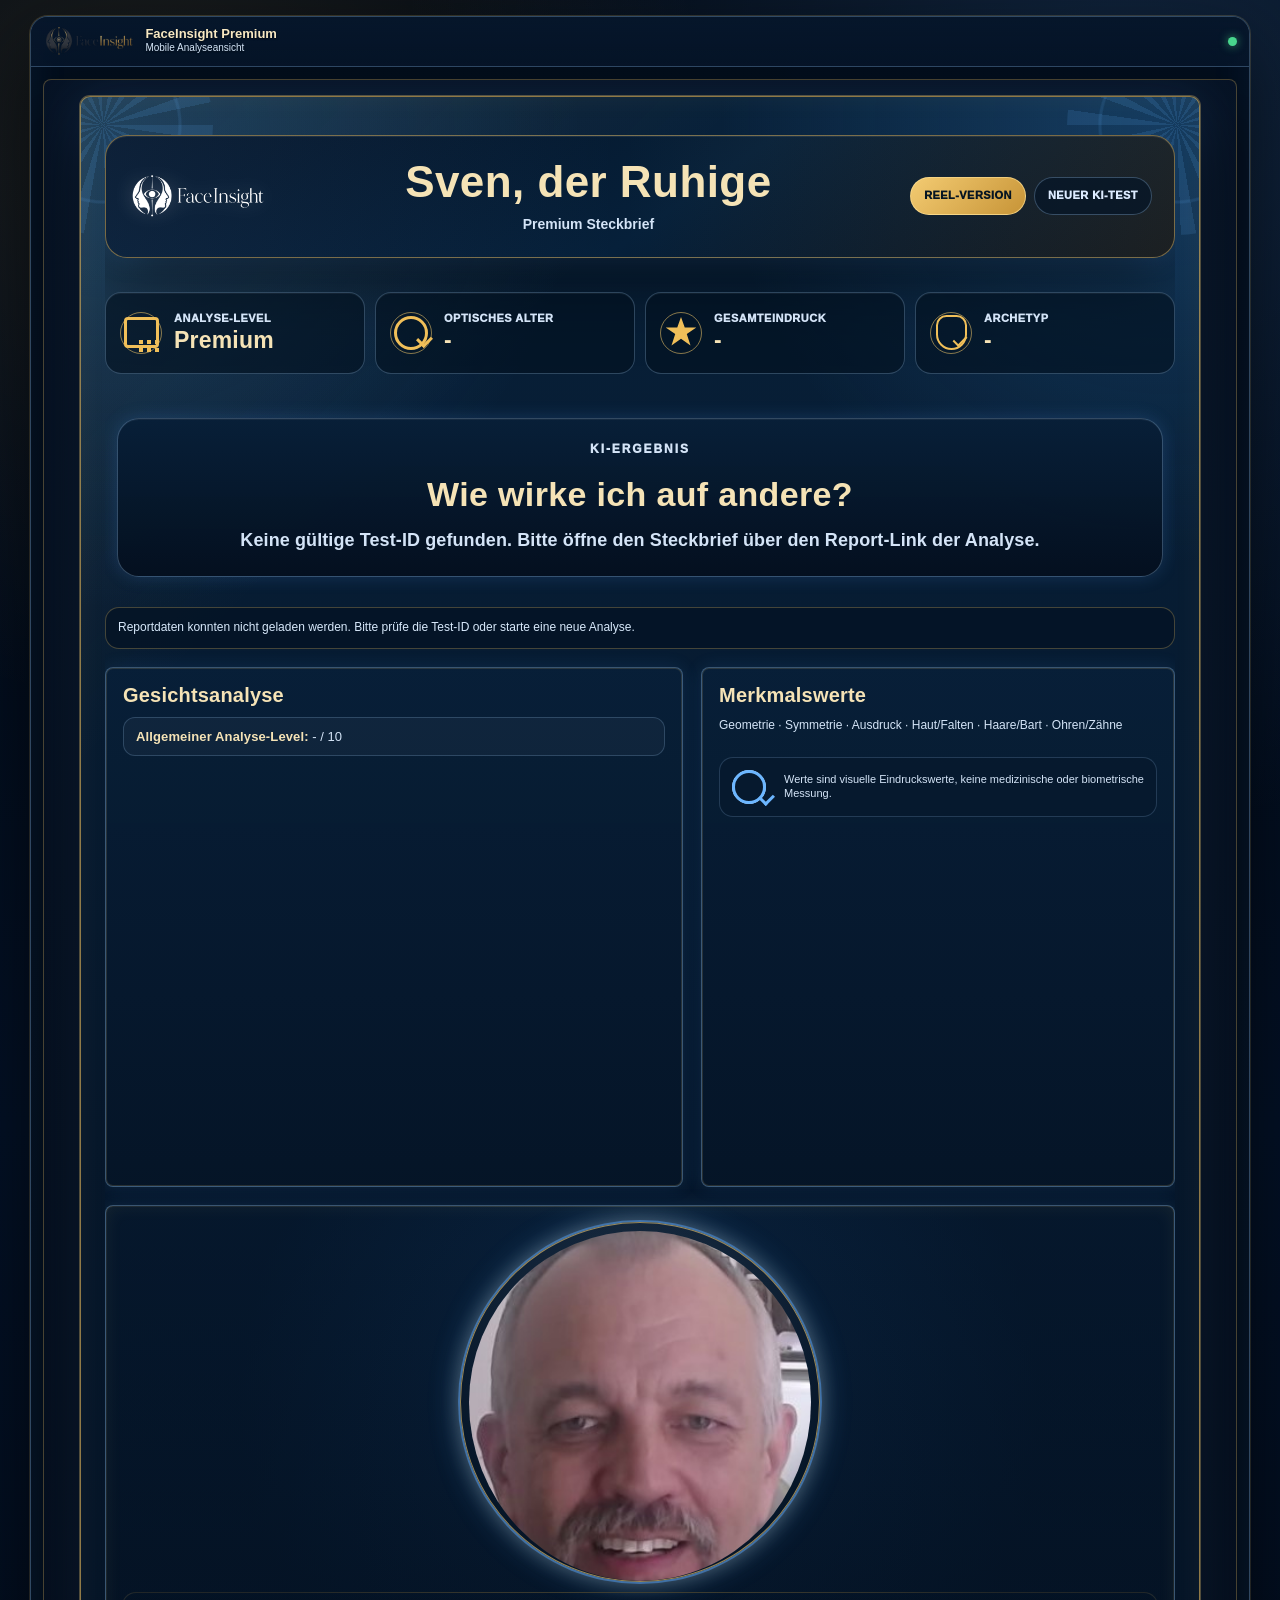
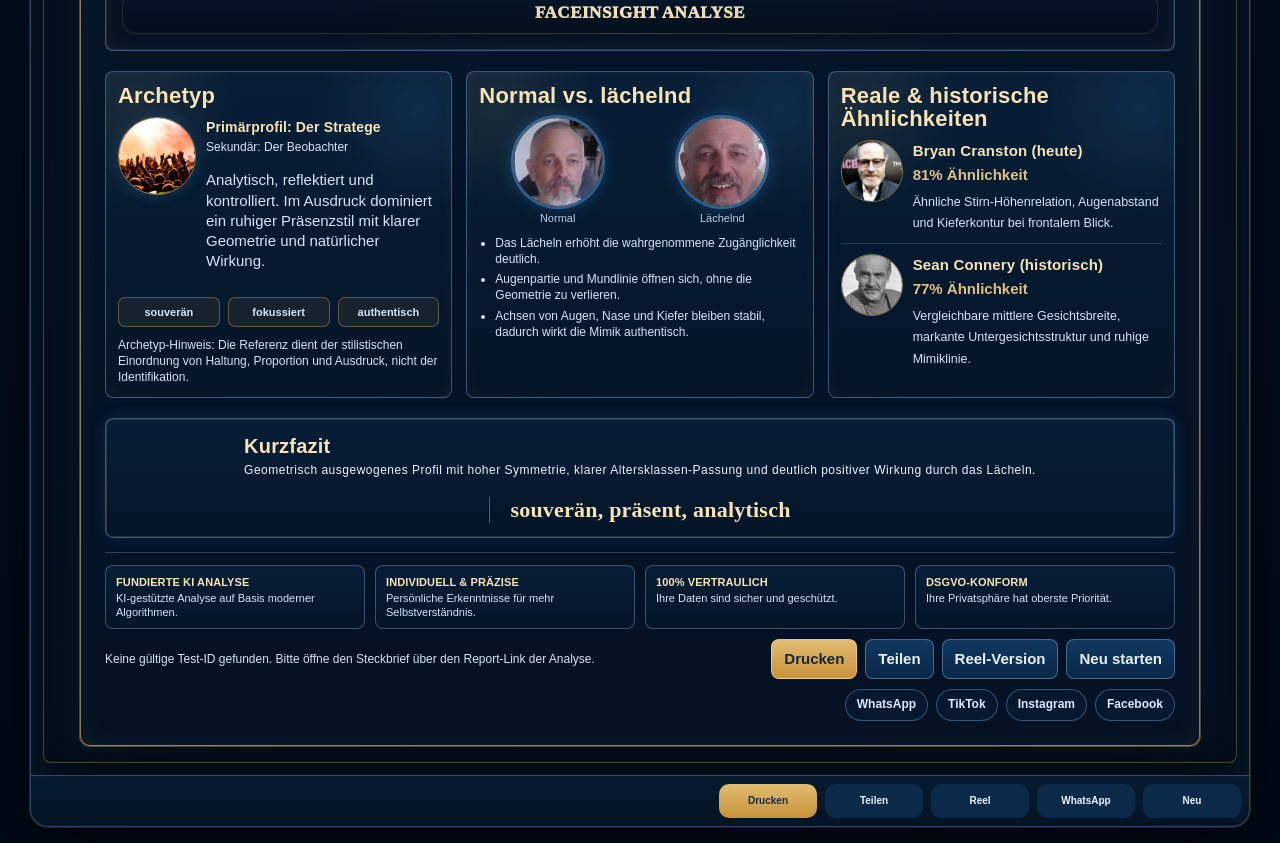
==== commit 4f87c8a0: "feat: Kamera Auto-Ausloeser, Memory-Spiel, Cookie v3, Wikimedia-Bilder, Steckbrief-UI Co-authored-by" ====
--- a/steckbrief-direkt.html
+++ b/steckbrief-direkt.html
@@ -5,7 +5,7 @@
   <meta name="viewport" content="width=device-width, initial-scale=1">
   <title>FaceInsight Premium Steckbrief - Analyseprofil</title>
   <meta name="robots" content="noindex,nofollow">
-  <link rel="stylesheet" href="assets/css/faceinsight.css?v=20260502-2240">
+  <link rel="stylesheet" href="assets/css/faceinsight.css?v=20260502-1500">
   <style>
     :root{
       --fi-space:14px;
@@ -345,6 +345,9 @@
     .fi-profile-metric strong{
       color:var(--fi-text-main);
       font-size:13px;
+      overflow-wrap:anywhere;
+      word-break:break-word;
+      hyphens:auto;
     }
 
     .fi-star-score{
@@ -796,11 +799,11 @@
     .fi-hero-v3:before{background:linear-gradient(90deg,rgba(75,152,236,.12),transparent 48%,rgba(238,196,104,.10));content:"";inset:0;pointer-events:none;position:absolute}
     .fi-hero-v3-inner{align-items:center;display:grid;gap:18px;grid-template-columns:auto 1fr auto;position:relative;z-index:1}
     .fi-brand-v3{align-items:center;display:flex;gap:12px;white-space:nowrap}
-    .fi-brand-v3 img{height:42px;max-width:230px;object-fit:contain;filter:drop-shadow(0 0 10px rgba(83,161,255,.28)) drop-shadow(0 0 12px rgba(241,201,112,.24))}
+    .fi-brand-v3 img{height:42px;max-width:230px;object-fit:contain;filter:brightness(0) invert(1) drop-shadow(0 0 10px rgba(255,255,255,.22))}
     .fi-brand-v3 strong{color:#fff7df;font-family:Aptos,-apple-system,BlinkMacSystemFont,"Segoe UI",Roboto,Arial,sans-serif;font-size:32px;font-weight:900;letter-spacing:-.01em;line-height:1}
     .fi-brand-v3 span{color:#f0bf59}
     .fi-logo-orb-v3{display:none!important}
-    .fi-title-v3{text-align:center}.fi-title-v3 h1{color:#fff7df;font-family:Aptos,-apple-system,BlinkMacSystemFont,"Segoe UI",Roboto,Arial,sans-serif;font-size:44px;font-weight:900;letter-spacing:.01em;line-height:1.02;margin:0;text-transform:none}.fi-title-v3 p{color:#d8e9fb;font-size:14px;font-weight:800;margin:9px 0 0}
+    .fi-title-v3{text-align:center}.fi-title-v3 h1{color:#fff7df;font-family:Aptos,-apple-system,BlinkMacSystemFont,"Segoe UI",Roboto,Arial,sans-serif;font-size:44px;font-weight:900;letter-spacing:.01em;line-height:1.08;margin:0;text-transform:none;overflow-wrap:anywhere;word-break:break-word}.fi-title-v3 p{color:#d8e9fb;font-size:14px;font-weight:800;margin:9px 0 0}
     .fi-actions-v3{display:flex;flex-wrap:wrap;gap:8px;justify-content:flex-end}.fi-actions-v3 a{align-items:center;background:rgba(6,22,40,.74);border:1px solid rgba(151,190,229,.32);border-radius:999px;color:#dcebff;display:inline-flex;font-size:11px;font-weight:950;letter-spacing:.04em;min-height:38px;padding:10px 13px;text-decoration:none;text-transform:uppercase}.fi-actions-v3 a:first-child{background:linear-gradient(135deg,#f3cb72,#c79437);border-color:rgba(255,226,151,.68);color:#061522}
     .fi-fact-row-v3{display:grid;gap:10px;grid-template-columns:repeat(4,minmax(0,1fr));position:relative;z-index:1}.fi-fact-row-v3 .fi-fact-card{background:rgba(3,17,32,.62);border:1px solid rgba(142,184,226,.30);border-radius:16px;box-shadow:inset 0 1px 0 rgba(255,255,255,.05);display:grid;gap:12px;grid-template-columns:42px 1fr;margin:0;min-height:82px;padding:14px}.fi-fact-row-v3 .fi-icon{border-color:rgba(238,196,104,.56);color:#f0bf59;height:42px;width:42px}.fi-fact-row-v3 span{color:#9ebfe1;font-size:11px;font-weight:950;letter-spacing:.09em;text-transform:uppercase}.fi-fact-row-v3 strong{color:#fff0bf;display:block;font-family:Aptos,-apple-system,BlinkMacSystemFont,"Segoe UI",Roboto,Arial,sans-serif;font-size:20px;line-height:1.06;margin-top:4px;overflow-wrap:anywhere}
     .fi-stage-v3{display:grid;gap:16px;grid-template-columns:1fr;align-items:start}
@@ -821,7 +824,7 @@
       width:min(72vw,360px)
     }
     .fi-main-portrait-v3 figcaption{align-items:center;background:linear-gradient(90deg,rgba(6,21,38,.94),rgba(10,43,73,.88));border:1px solid rgba(238,196,104,.24);border-radius:14px;color:#ffe5a5;display:flex;font-size:13px;font-weight:950;justify-content:center;letter-spacing:.03em;margin-top:10px;min-height:42px;text-transform:none}
-    .fi-story-v3{display:grid;gap:14px}.fi-story-v3-inline{margin-top:2px}.fi-impact-v3{background:linear-gradient(180deg,rgba(8,31,56,.96),rgba(4,16,31,.98));border:1px solid rgba(142,184,226,.34);border-radius:22px;box-shadow:inset 0 1px 0 rgba(255,255,255,.05),0 0 18px rgba(83,161,255,.18);padding:24px}.fi-impact-v3 span{color:#f0bf59;display:block;font-size:12px;font-weight:950;letter-spacing:.16em;text-transform:uppercase}.fi-impact-v3 h2{color:#fff3c8;font-family:Aptos,-apple-system,BlinkMacSystemFont,"Segoe UI",Roboto,Arial,sans-serif;font-size:34px;font-weight:900;line-height:1.08;margin:9px 0 14px;text-transform:none}.fi-impact-v3 p{color:#edf6ff;font-size:18px;font-weight:760;line-height:1.52;margin:0}
+    .fi-story-v3{display:grid;gap:14px}.fi-story-v3-inline{margin-top:2px}.fi-impact-v3{background:linear-gradient(180deg,rgba(8,31,56,.96),rgba(4,16,31,.98));border:1px solid rgba(142,184,226,.34);border-radius:22px;box-shadow:inset 0 1px 0 rgba(255,255,255,.05),0 0 18px rgba(83,161,255,.18);padding:24px}.fi-impact-v3 span{color:#f0bf59;display:block;font-size:12px;font-weight:950;letter-spacing:.16em;text-transform:uppercase}.fi-impact-v3 h2{color:#fff3c8;font-family:Aptos,-apple-system,BlinkMacSystemFont,"Segoe UI",Roboto,Arial,sans-serif;font-size:34px;font-weight:900;line-height:1.12;margin:9px 0 14px;text-transform:none;overflow-wrap:anywhere;word-break:break-word}.fi-impact-v3 p{color:#edf6ff;font-size:18px;font-weight:760;line-height:1.52;margin:0}
     .fi-lens-grid-v3{display:grid;gap:18px;grid-template-columns:minmax(0,1fr) minmax(320px,.82fr)}.fi-analysis-card-v3,.fi-score-card-v3{background:linear-gradient(180deg,rgba(8,31,56,.97),rgba(4,16,31,.99));border:1px solid rgba(142,184,226,.34);border-radius:22px;color:#edf6ff;padding:22px}.fi-analysis-card-v3 h2,.fi-score-card-v3 h2{color:#fff3c8;font-family:Aptos,-apple-system,BlinkMacSystemFont,"Segoe UI",Roboto,Arial,sans-serif;font-size:26px;font-weight:900;letter-spacing:.02em;margin:0 0 12px;text-transform:none}.fi-analysis-card-v3 .fi-attr-level{background:rgba(255,255,255,.035);border:1px solid rgba(142,184,226,.24);border-radius:12px;color:#dbeafa;font-size:13px;margin:0 0 14px;padding:10px 12px}.fi-analysis-card-v3 .fi-analysis-list{display:grid;gap:10px;grid-template-columns:1fr 1fr}.fi-analysis-card-v3 .fi-feature-item{background:rgba(255,255,255,.025);border:1px solid rgba(142,184,226,.16);border-radius:14px;display:grid;gap:10px;grid-template-columns:32px 1fr;margin:0;padding:10px}.fi-analysis-card-v3 .fi-feature-item i{border-color:rgba(238,196,104,.55);color:#f0bf59;height:30px;width:30px}.fi-analysis-card-v3 .fi-feature-item strong{color:#ffe6aa;font-size:14px}.fi-analysis-card-v3 .fi-feature-item p{color:#cfe0f1;font-size:12px;line-height:1.34;margin:2px 0 0}.fi-score-card-v3 .fi-score-scale{color:#cfe0f1;display:block;font-size:12px;line-height:1.35;margin:0 0 12px}.fi-score-card-v3 .fi-profile-metrics{display:grid;gap:9px}.fi-score-card-v3 .fi-profile-metric{background:rgba(255,255,255,.035);border:1px solid rgba(142,184,226,.20);border-radius:14px;padding:10px 11px}.fi-score-card-v3 .fi-profile-metric strong{color:#edf6ff;font-size:13px}.fi-score-card-v3 .fi-star-score{align-items:center;display:grid;gap:10px;grid-template-columns:1fr auto;margin-top:6px}.fi-score-card-v3 .fi-star-score b{color:#ffe6aa;font-size:14px;white-space:nowrap}.fi-score-card-v3 footer{background:rgba(7,25,45,.7);border:1px solid rgba(142,184,226,.22);border-radius:14px;color:#cfe0f1;display:grid;gap:10px;grid-template-columns:42px 1fr;margin-top:12px;padding:12px}.fi-confidence-v3{background:rgba(5,19,36,.76);border:1px solid rgba(238,196,104,.28);border-radius:14px;color:#d8e9fb;font-size:12px;line-height:1.45;padding:11px 12px}
     .fi-score-card-v3 .fi-star-score{grid-template-columns:1fr auto}
     .fi-score-card-v3 .fi-stars{
@@ -965,7 +968,7 @@
 
         <section class="fi-deep-grid">
           <section class="fi-mini-card">
-            <h3>&Auml;hnlichkeit &amp; Archetypen</h3>
+            <h3>Archetyp</h3>
             <div class="fi-archetype-hero">
               <img alt="Archetypische Referenz" src="assets/img/archetype-modern.jpg">
               <div>
@@ -1076,6 +1079,13 @@
       var exp = params.get("exp") || "";
       var sig = params.get("sig") || "";
       var ref = normalizeTid(params.get("tid") || params.get("ref") || "");
+      var ownerSig = (mode === "owner" && sig) ? sig : "";
+      if (mode === "owner" && ref && !ownerSig) {
+        try { ownerSig = sessionStorage.getItem("fi_owner_sig_" + ref) || ""; } catch (_) {}
+      }
+      if (mode === "owner" && ref && ownerSig) {
+        try { sessionStorage.setItem("fi_owner_sig_" + ref, ownerSig); } catch (_) {}
+      }
       var apiBase = "./api/share-token.php";
       var reportApiBase = "./api/report-data.php";
       var shareText = "FaceInsight Premium-Steckbrief";
@@ -1098,7 +1108,9 @@
       }
 
       function reelOwnerUrl(){
-        return "steckbrief-reel.html?mode=owner&tid=" + encodeURIComponent(ref);
+        var u = "steckbrief-reel.html?mode=owner&tid=" + encodeURIComponent(ref);
+        if (ownerSig) u += "&sig=" + encodeURIComponent(ownerSig);
+        return u;
       }
 
       function fallbackGuestUrl(){
@@ -1140,7 +1152,9 @@
         if (signedGuestUrl) return signedGuestUrl;
         if (!normalizeTid(ref)) return null;
         try {
-          var res = await fetch(apiBase + "?action=issue&tid=" + encodeURIComponent(ref), { credentials: "same-origin" });
+          var qs = "?action=issue&tid=" + encodeURIComponent(ref);
+          if (ownerSig) qs += "&owner_sig=" + encodeURIComponent(ownerSig);
+          var res = await fetch(apiBase + qs, { credentials: "same-origin" });
           if (!res.ok) return null;
           var json = await res.json();
           if (json && json.success && json.guest_url) {
@@ -1335,7 +1349,7 @@
           var img = card.querySelector("img");
           if (img && item.image_url) img.src = item.image_url;
           text(card.querySelector("strong"), stripEncodedNoise(item.label || "Referenz"));
-          text(card.querySelector("b"), Math.max(50, Math.round(Number(item.percent || 0))) + "% Ähnlichkeit");
+          text(card.querySelector("b"), "Stilistische Nähe (Unterhaltung, kein biometrischer Abgleich)");
           text(card.querySelector("small"), stripEncodedNoise(item.note || ""));
         });
 
@@ -1353,6 +1367,7 @@
         }
         var url = reportApiBase + "?mode=" + encodeURIComponent(mode) + "&tid=" + encodeURIComponent(ref);
         if (mode === "guest") url += "&exp=" + encodeURIComponent(exp) + "&sig=" + encodeURIComponent(sig);
+        else if (mode === "owner" && ownerSig) url += "&sig=" + encodeURIComponent(ownerSig);
         try {
           var res = await fetch(url, { credentials: "same-origin" });
           var json = await res.json().catch(function(){ return null; });
@@ -1430,6 +1445,7 @@
 
       if (mode === "owner" && normalizeTid(ref)) {
         var ownerUrl = "steckbrief-direkt.html?mode=owner&tid=" + encodeURIComponent(ref);
+        if (ownerSig) ownerUrl += "&sig=" + encodeURIComponent(ownerSig);
         if (forcedView === "mobile" || forcedView === "desktop") {
           ownerUrl += "&view=" + encodeURIComponent(forcedView);
         }
--- a/assets/css/faceinsight.css
+++ b/assets/css/faceinsight.css
@@ -1141,7 +1141,7 @@
 }
 
 .fi-custom-top-logo img{
-  filter:drop-shadow(0 0 10px rgba(83,161,255,.45)) drop-shadow(0 0 18px rgba(241,201,112,.3));
+  filter:brightness(0) invert(1) drop-shadow(0 0 12px rgba(255,255,255,.18));
   height:84px;
   max-width:min(92%,520px);
   object-fit:contain;
@@ -2217,3 +2217,58 @@
     font-size:19px;
   }
 }
+
+.fi-loading-game span{display:block;margin-bottom:8px;color:#254f73;font-size:13px;font-weight:700}
+.fi-memory-grid{
+  display:grid;
+  grid-template-columns:repeat(3,minmax(0,1fr));
+  gap:6px;
+  max-width:280px;
+  margin:0 auto 6px;
+  touch-action:manipulation;
+}
+.fi-memory-card{
+  aspect-ratio:1;
+  min-height:44px;
+  border-radius:8px;
+  border:1px solid #b8c9dc;
+  background:linear-gradient(180deg,#f3f8fc,#e2edf7);
+  font-size:22px;
+  line-height:1;
+  padding:0;
+  display:flex;
+  align-items:center;
+  justify-content:center;
+}
+.fi-memory-card:disabled{opacity:.4}
+.fi-camera-gate{
+  position:fixed;
+  inset:0;
+  z-index:2147483600;
+  background:rgba(5,12,24,.65);
+  display:flex;
+  align-items:center;
+  justify-content:center;
+  padding:max(16px,env(safe-area-inset-top)) max(16px,env(safe-area-inset-right)) max(16px,env(safe-area-inset-bottom)) max(16px,env(safe-area-inset-left));
+}
+.fi-camera-gate[hidden]{display:none!important}
+.fi-camera-gate-panel{
+  max-width:400px;
+  background:#fbfcfe;
+  border:1px solid #c5d6e6;
+  border-radius:12px;
+  padding:16px 18px;
+  box-shadow:0 20px 50px rgba(0,0,0,.35);
+}
+.fi-camera-gate-panel h2{margin:0 0 8px;font-size:18px;color:#102846}
+.fi-camera-gate-panel p{margin:0 0 14px;font-size:14px;line-height:1.4;color:#3a4f63}
+.fi-camera-gate-ok{
+  width:100%;
+  min-height:48px;
+  border:0;
+  border-radius:10px;
+  background:linear-gradient(135deg,#0b4b82,#102846);
+  color:#fff;
+  font-weight:800;
+}
+body.fi-camera-gate-open{overflow:hidden}
